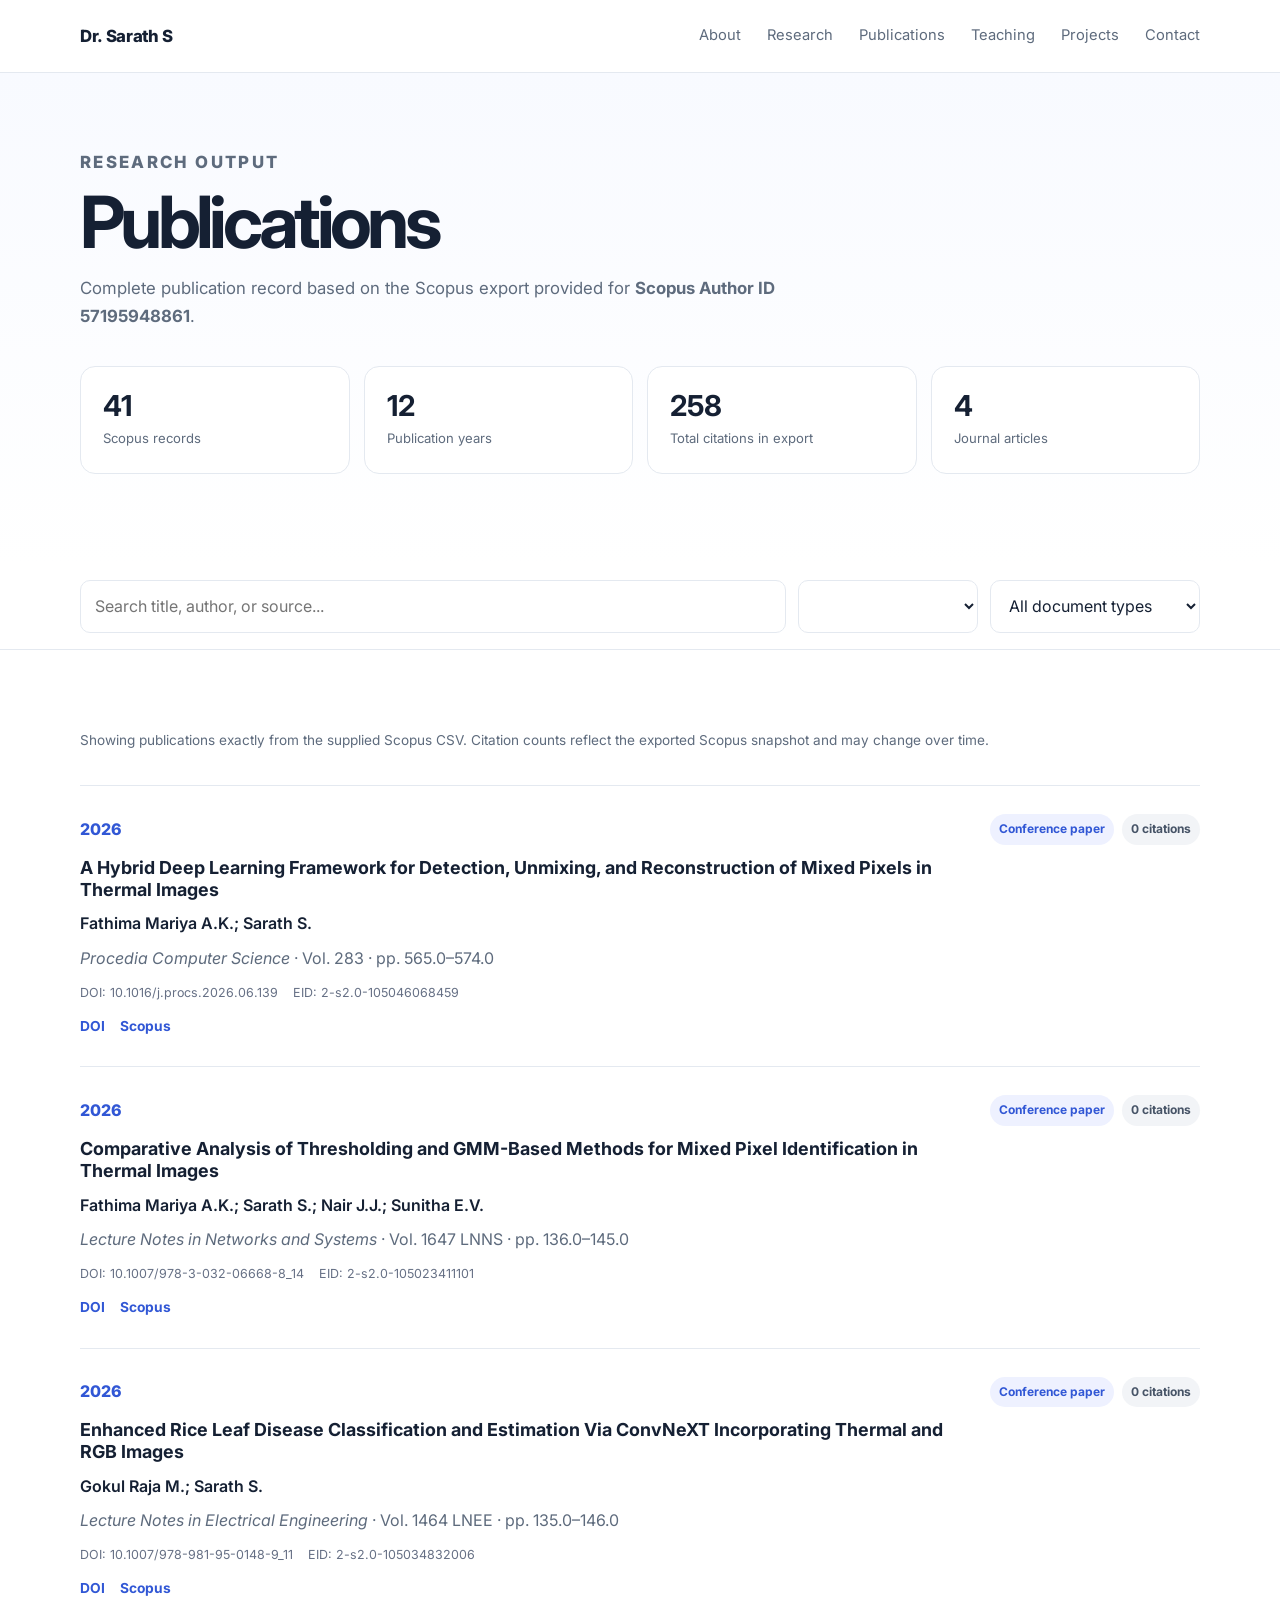
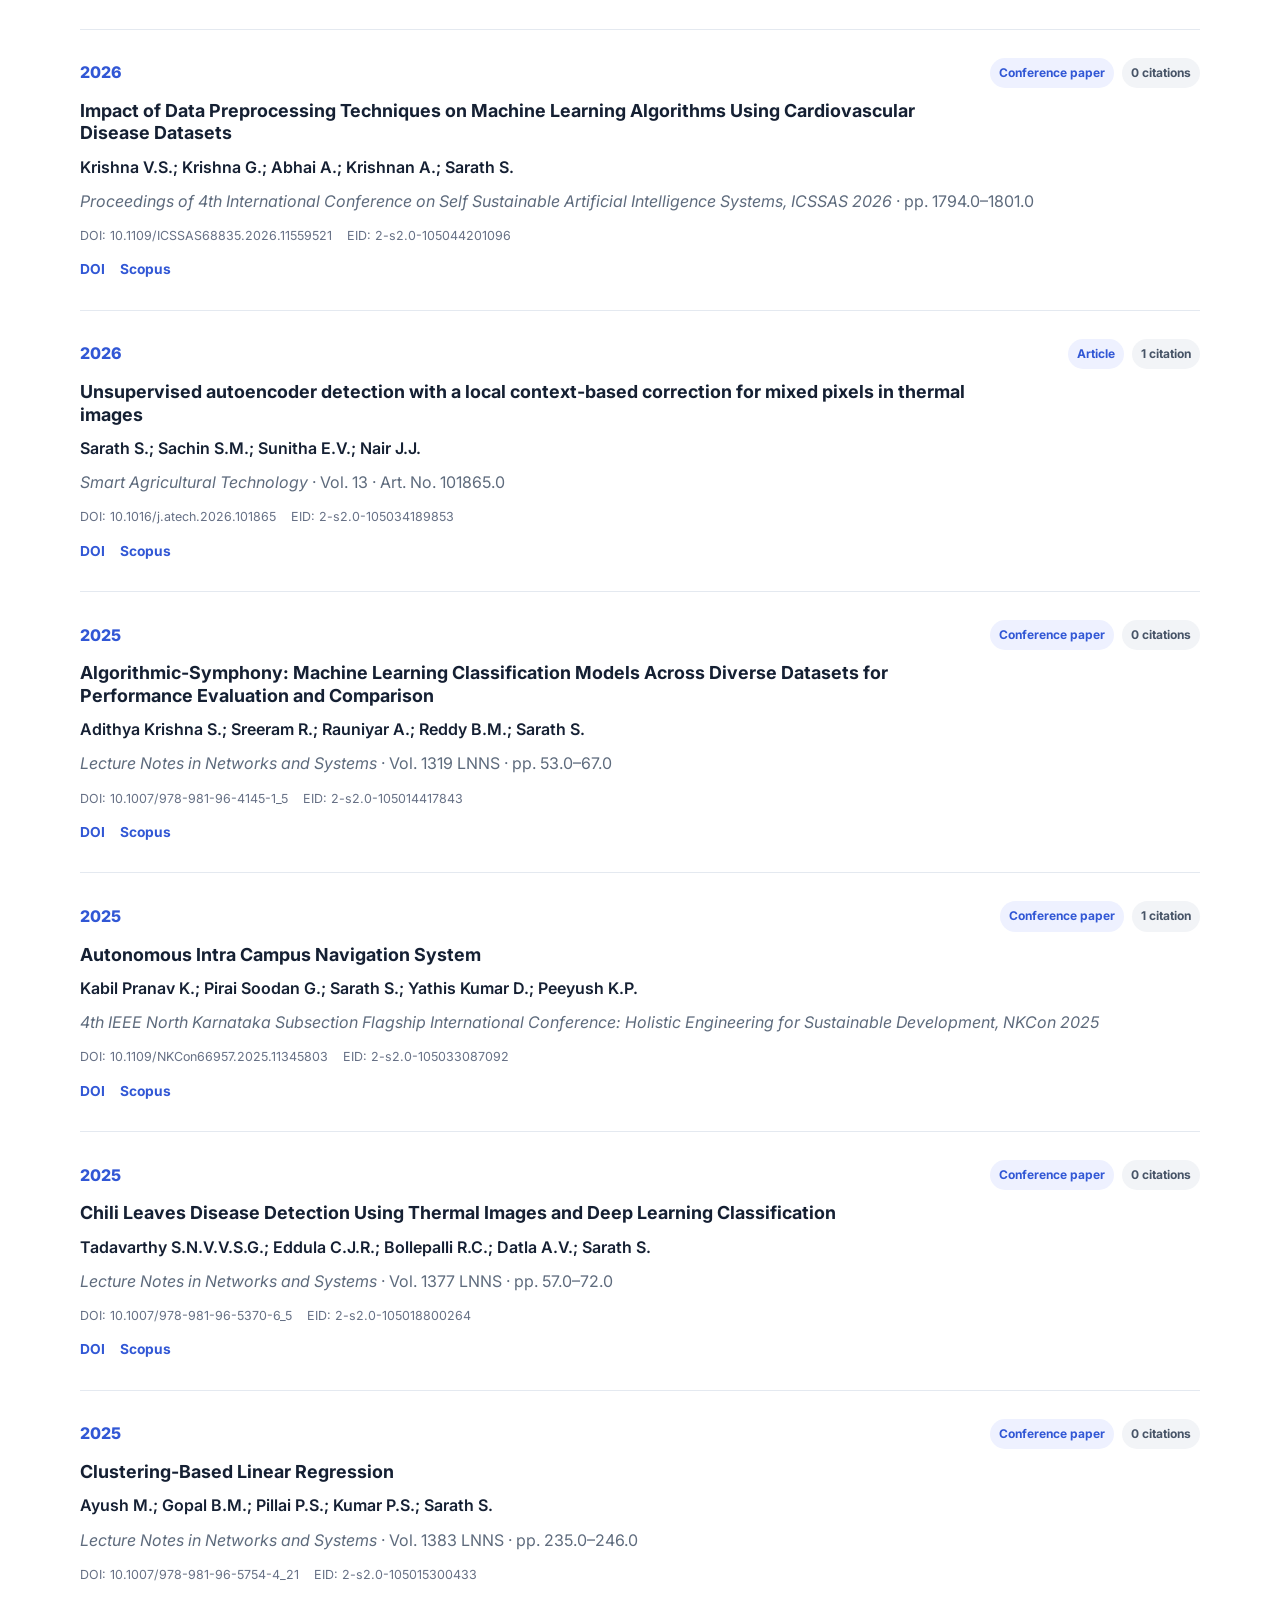
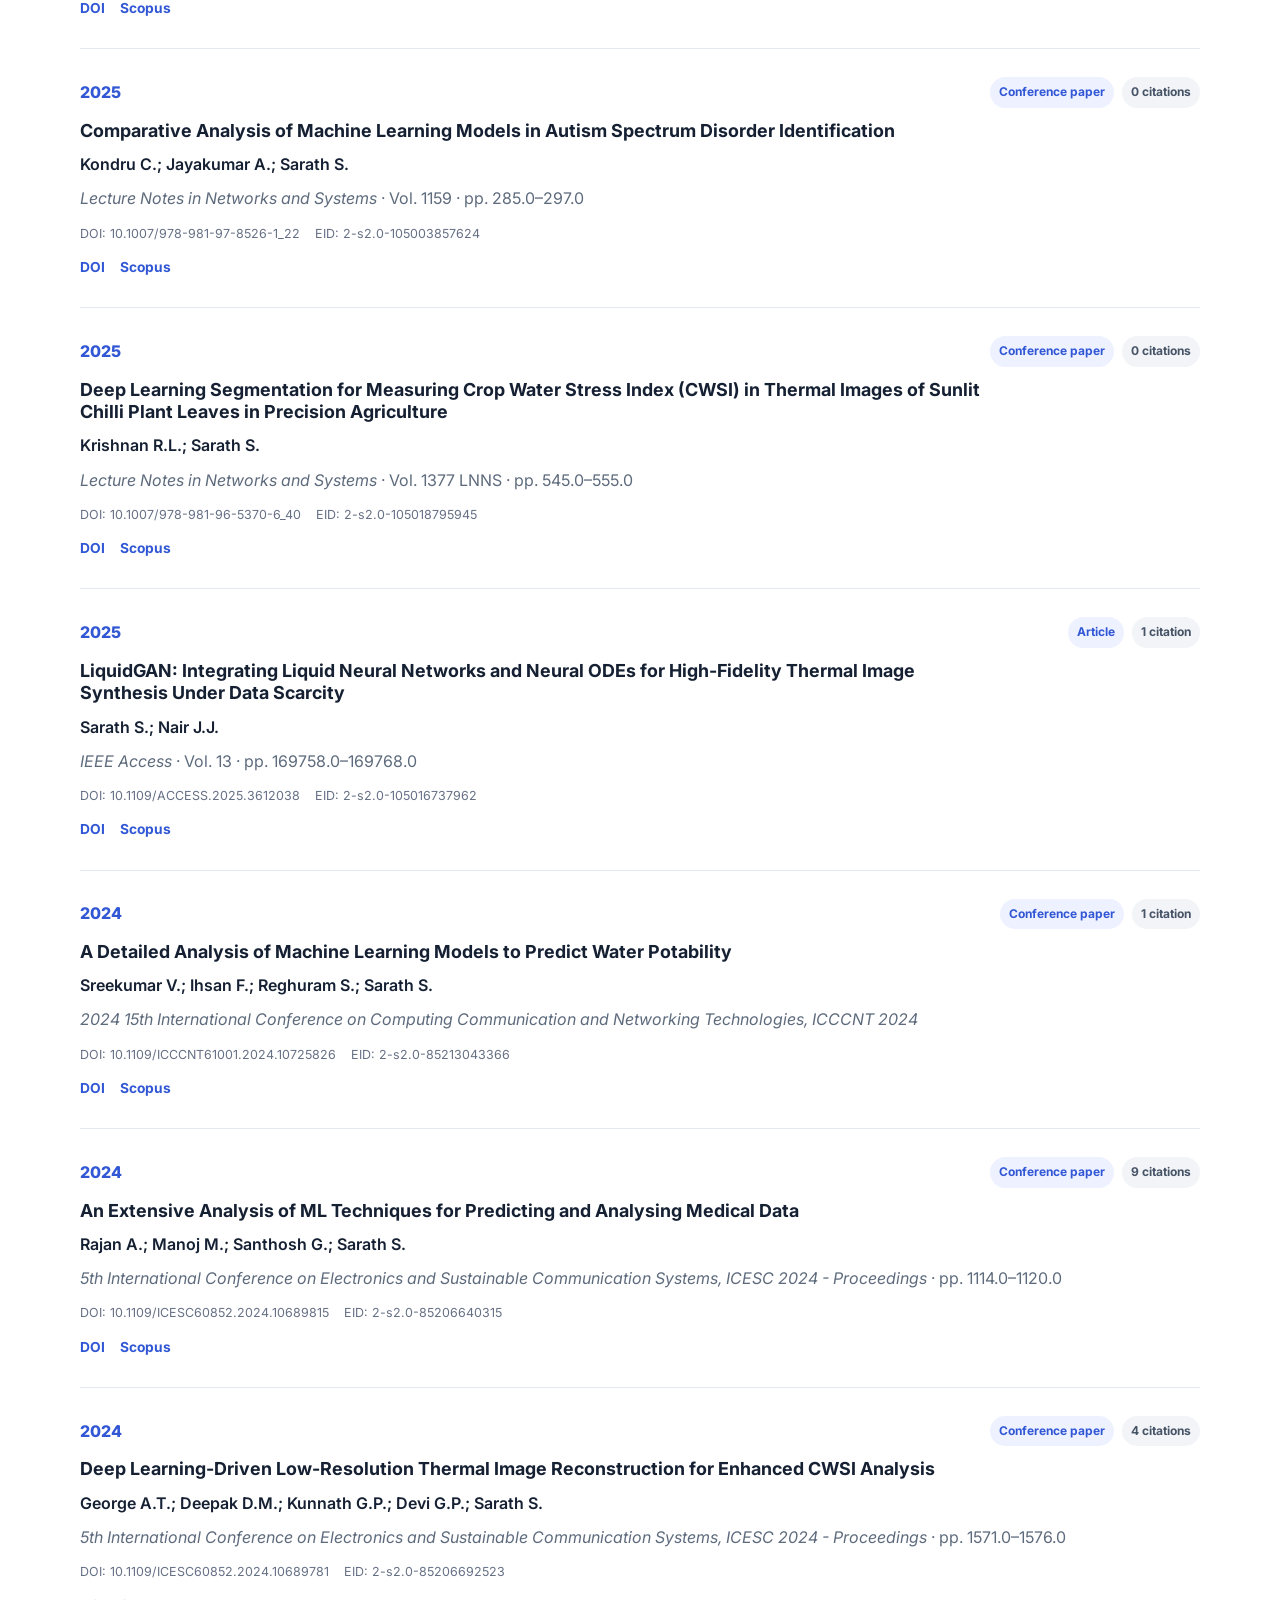
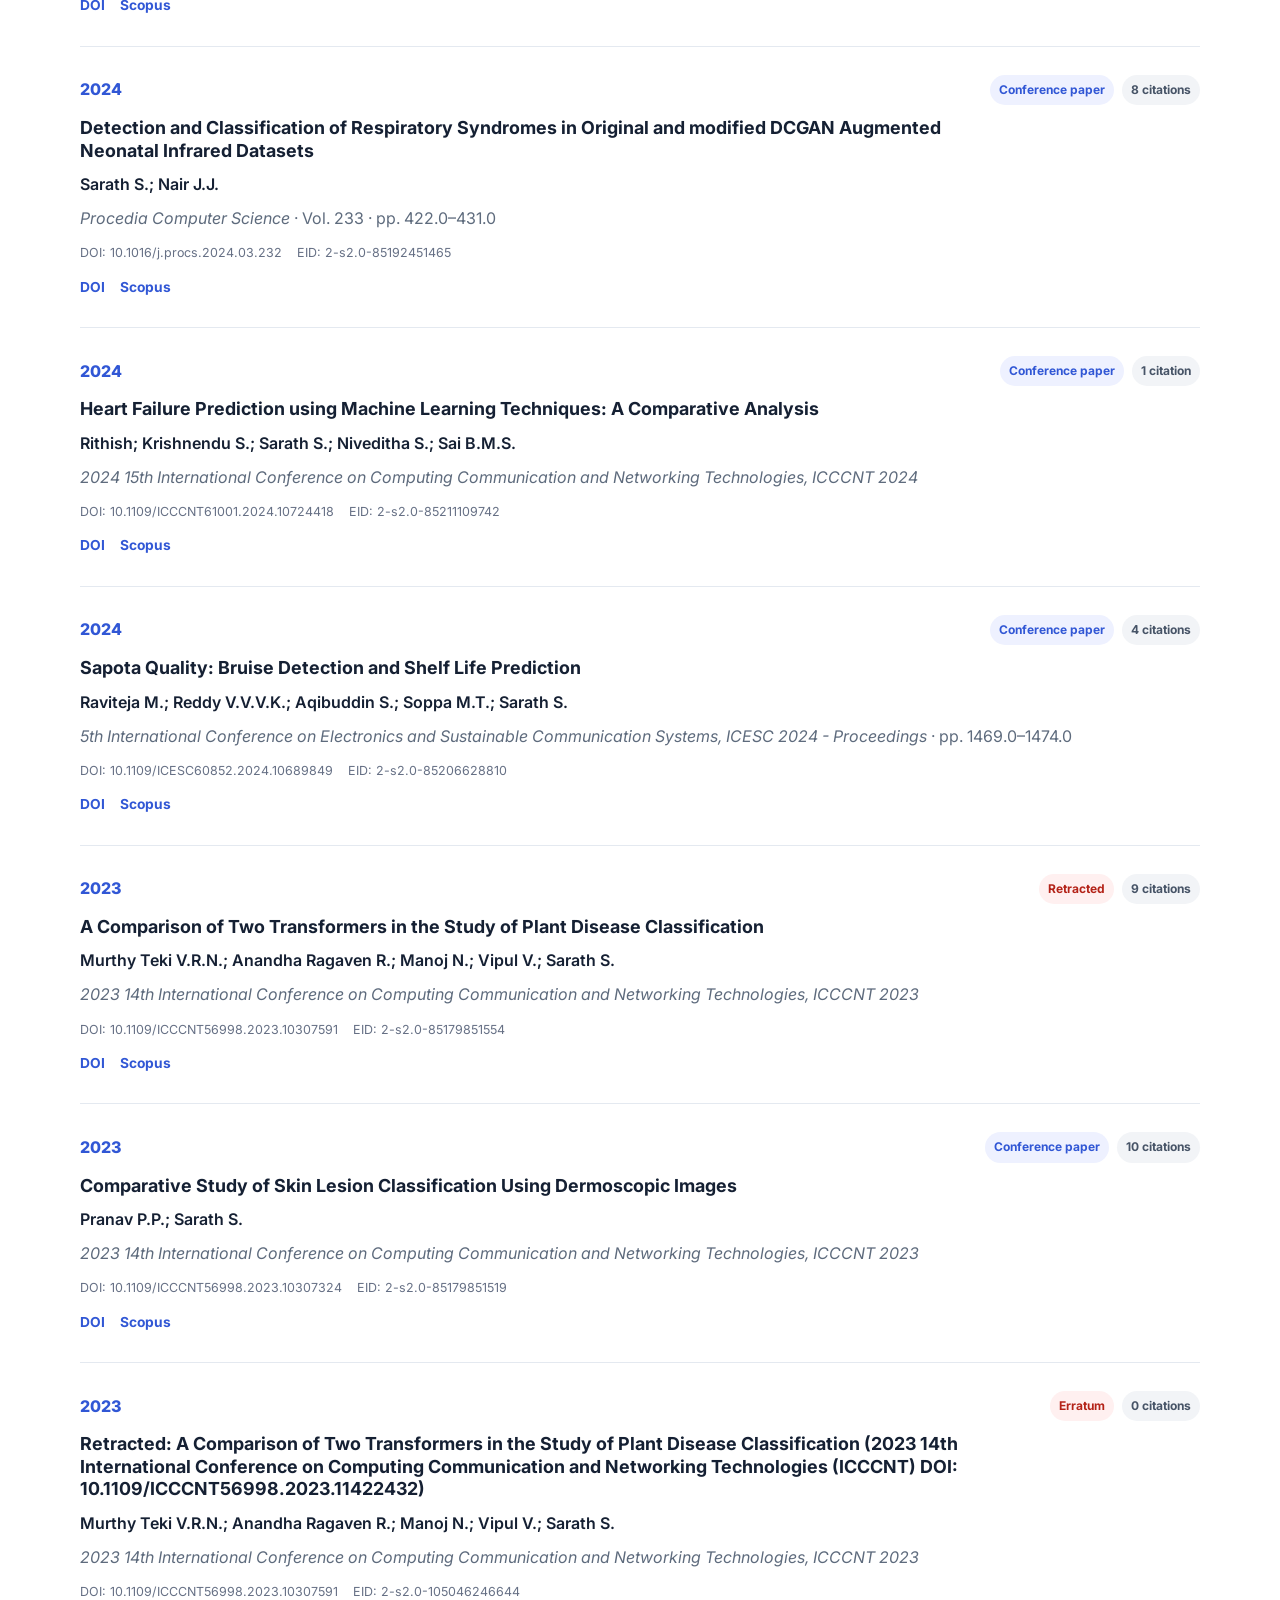
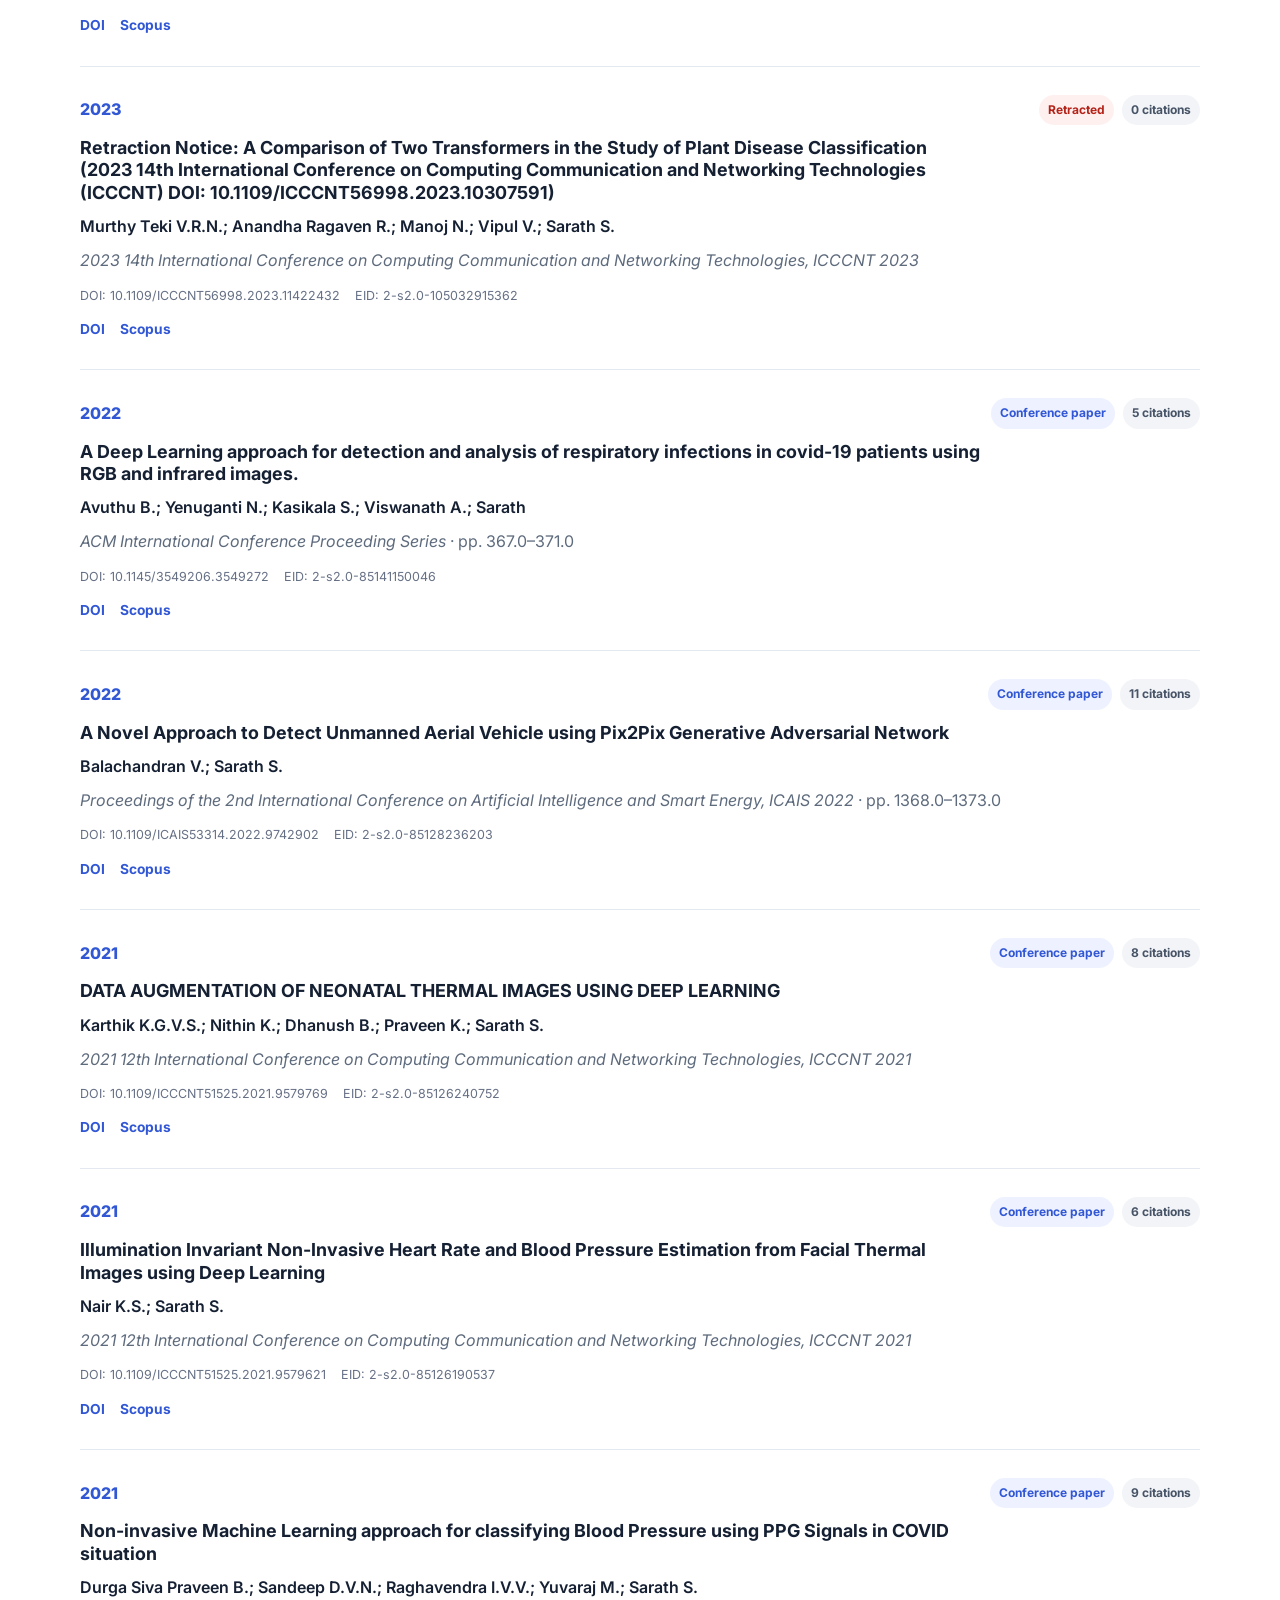
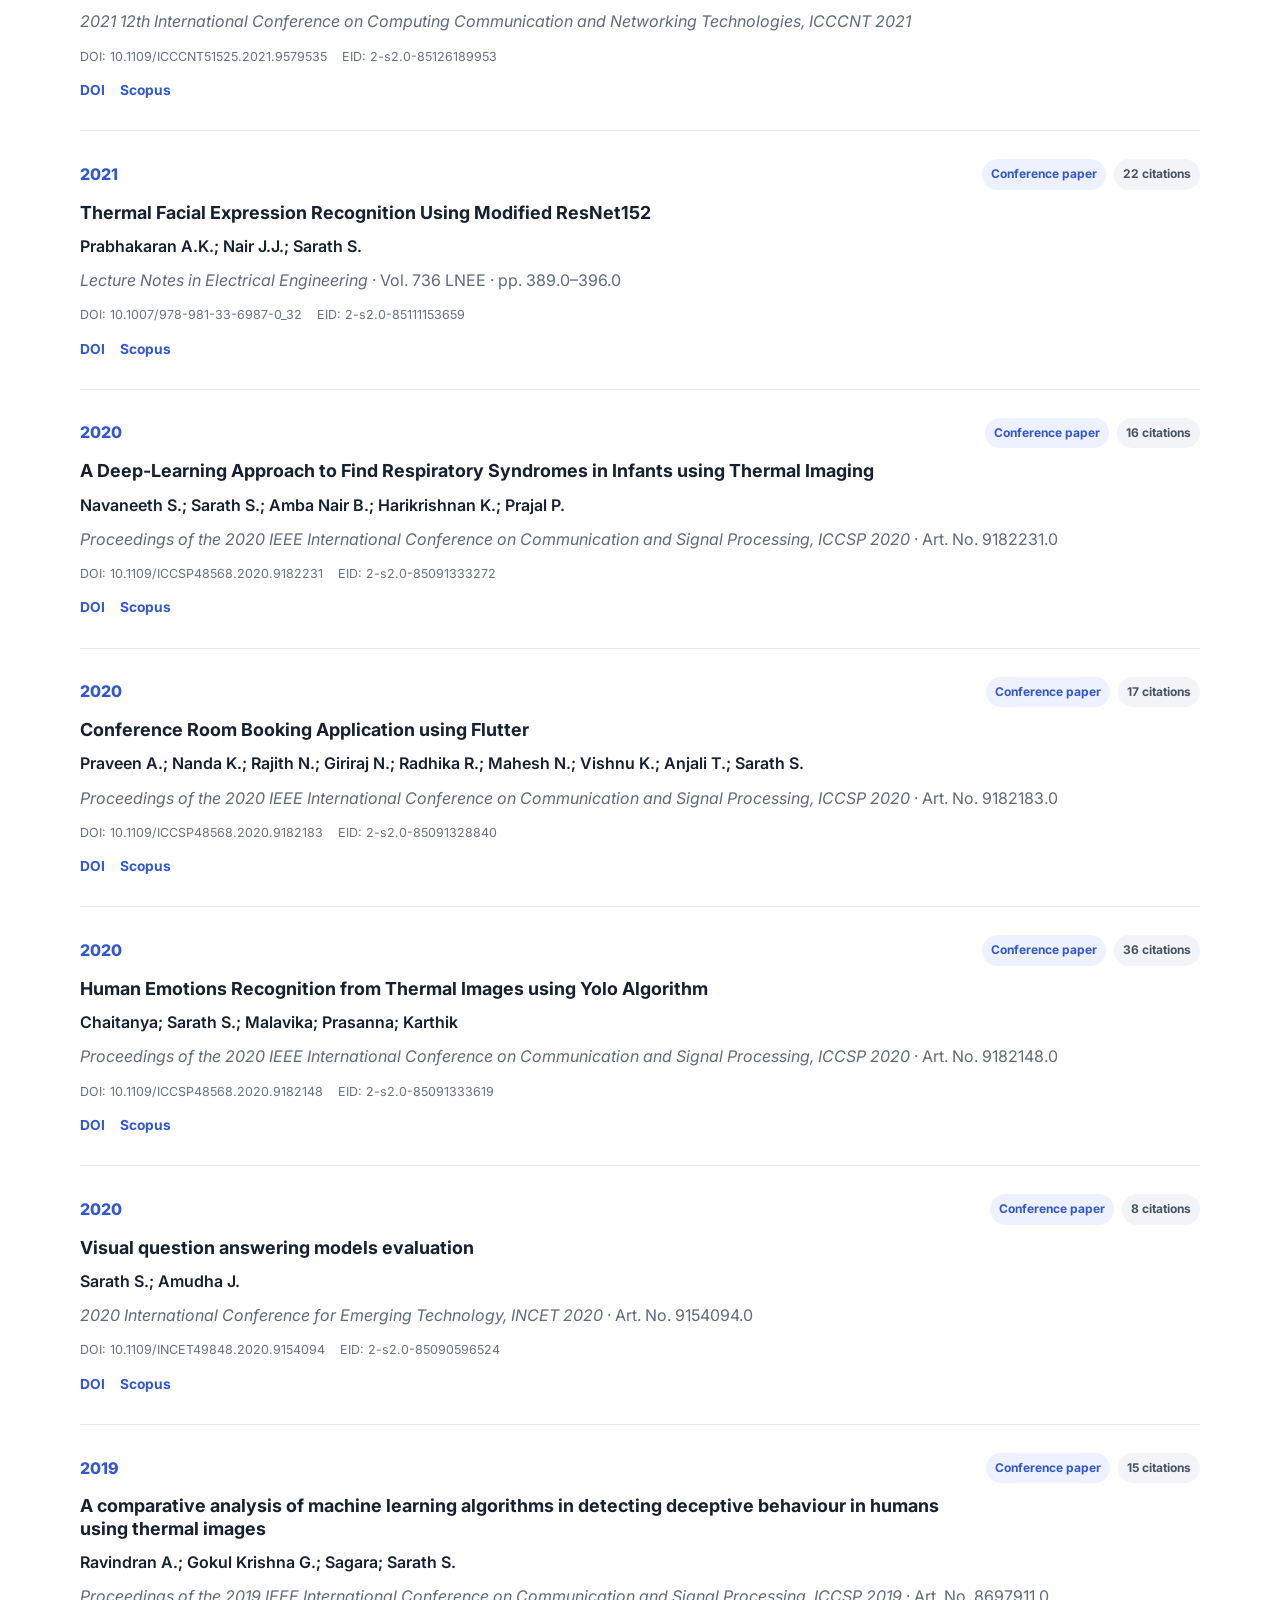
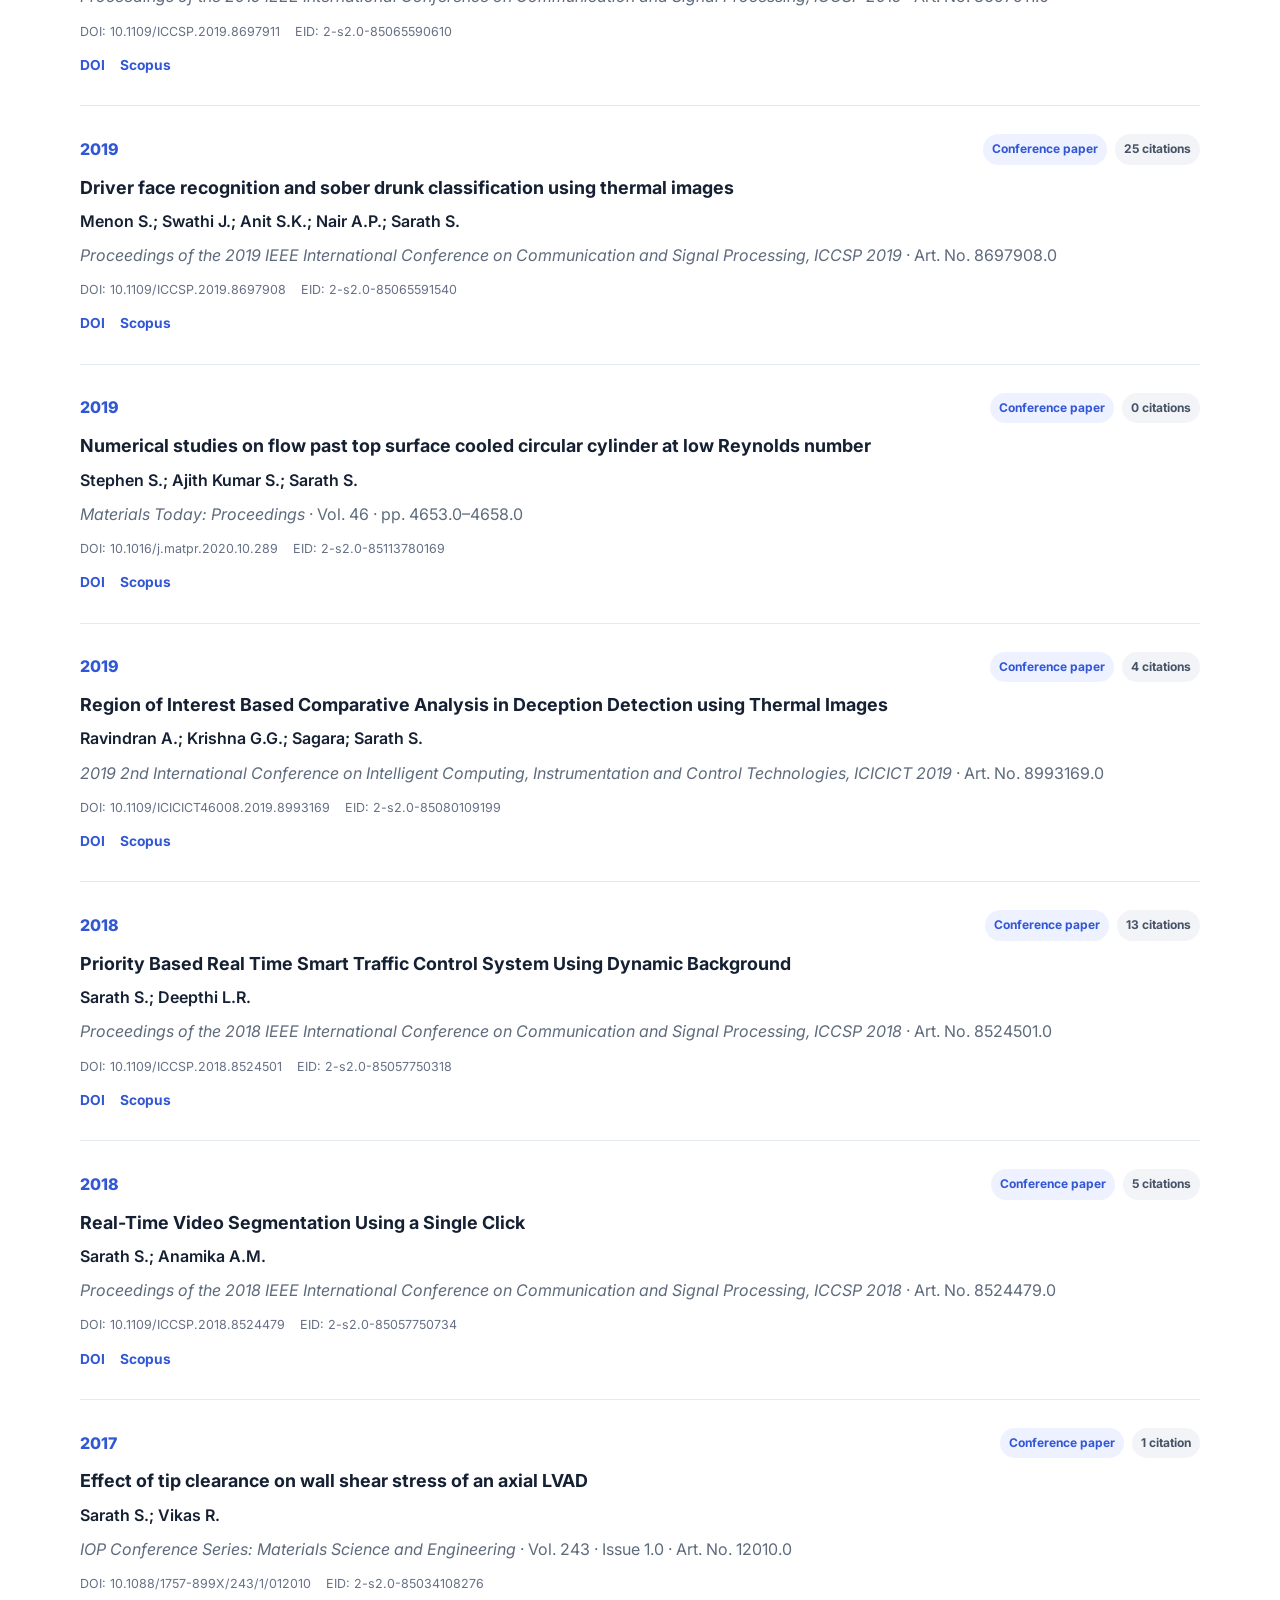
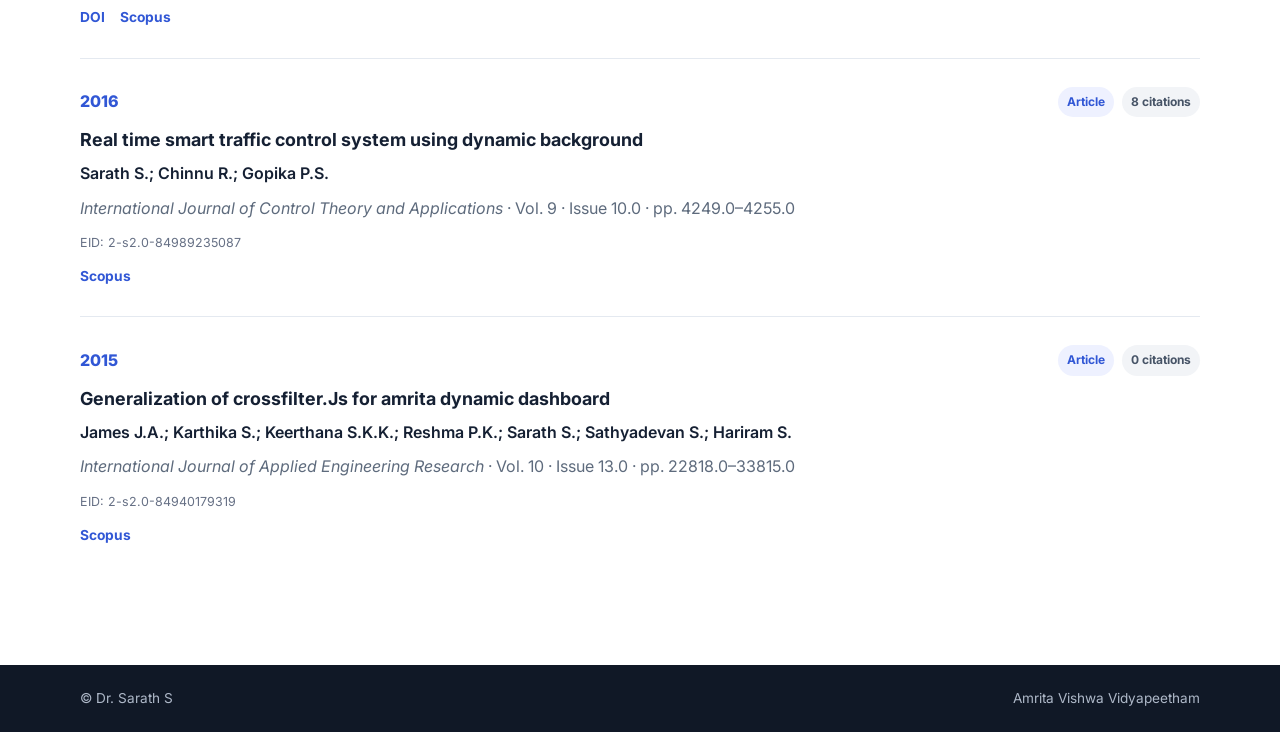
==== publications.html @ 81aff0f4 "Add files via upload" ====
<!DOCTYPE html>
<html lang="en">
<head>
  <meta charset="UTF-8">
  <meta name="viewport" content="width=device-width, initial-scale=1.0">
  <meta name="description" content="Publication list of Dr. Sarath S, based on Scopus export.">
  <title>Publications | Dr. Sarath S</title>
  <link rel="stylesheet" href="style.css">
  <style>
    .pub-hero{padding:75px 0 55px;background:linear-gradient(180deg,#f8faff,#fff)}
    .pub-hero h1{font-size:clamp(2.6rem,6vw,4.5rem);margin:0 0 14px}
    .pub-hero p{max-width:760px;color:var(--muted);font-size:1.05rem}
    .stats{display:grid;grid-template-columns:repeat(4,1fr);gap:14px;margin:35px 0}
    .stat{padding:22px;background:#fff;border:1px solid var(--line);border-radius:15px}
    .stat strong{display:block;font-size:1.8rem;line-height:1.2}
    .stat span{color:var(--muted);font-size:.82rem}
    .filters{position:sticky;top:72px;z-index:10;background:rgba(255,255,255,.96);backdrop-filter:blur(10px);border-bottom:1px solid var(--line);padding:16px 0}
    .filter-row{display:grid;grid-template-columns:1fr 180px 210px;gap:12px}
    .filter-row input,.filter-row select{width:100%;padding:12px 14px;border:1px solid var(--line);border-radius:10px;background:#fff;font:inherit;color:var(--ink)}
    .pub-list{padding:45px 0 90px}
    .pub-card{padding:28px 0;border-top:1px solid var(--line)}
    .pub-top{display:flex;justify-content:space-between;align-items:center;gap:15px}
    .pub-year-badge{font-weight:800;color:var(--accent)}
    .pub-badges{display:flex;gap:8px;align-items:center;flex-wrap:wrap}
    .status,.citations{font-size:.75rem;font-weight:700;padding:5px 9px;border-radius:999px;background:#eef1ff;color:var(--accent)}
    .status.retracted{background:#fff0f0;color:#b42318}
    .citations{background:#f2f4f7;color:#475467}
    .pub-card h3{font-size:1.12rem;margin:12px 0 9px;max-width:900px}
    .authors{margin:0 0 7px;font-weight:600}
    .source{color:var(--muted);margin:0}
    .pub-meta{display:flex;flex-wrap:wrap;gap:15px;margin-top:10px;color:#667085;font-size:.78rem}
    .pub-actions{display:flex;gap:15px;margin-top:12px}
    .pub-actions a{color:var(--accent);font-size:.86rem;font-weight:700}
    .pub-actions a:hover{text-decoration:underline}
    .source-note{font-size:.85rem;color:var(--muted);padding:20px 0}
    .no-results{display:none;padding:40px 0;color:var(--muted)}
    @media(max-width:800px){
      .stats{grid-template-columns:repeat(2,1fr)}
      .filter-row{grid-template-columns:1fr}
      .filters{top:72px}
      .pub-top{align-items:flex-start;flex-direction:column}
    }
  </style>
</head>
<body>
<header class="site-header">
  <nav class="nav container">
    <a class="brand" href="index.html">Dr. Sarath S</a>
    <button class="menu-toggle" aria-label="Open menu">☰</button>
    <div class="nav-links">
      <a href="index.html#about">About</a>
      <a href="index.html#research">Research</a>
      <a href="publications.html">Publications</a>
      <a href="index.html#teaching">Teaching</a>
      <a href="index.html#projects">Projects</a>
      <a href="index.html#contact">Contact</a>
    </div>
  </nav>
</header>

<main>
<section class="pub-hero">
  <div class="container">
    <p class="eyebrow">Research Output</p>
    <h1>Publications</h1>
    <p>
      Complete publication record based on the Scopus export provided for
      <strong>Scopus Author ID 57195948861</strong>.
    </p>
    <div class="stats">
      <div class="stat"><strong>41</strong><span>Scopus records</span></div>
      <div class="stat"><strong>12</strong><span>Publication years</span></div>
      <div class="stat"><strong>258</strong><span>Total citations in export</span></div>
      <div class="stat"><strong>4</strong><span>Journal articles</span></div>
    </div>
  </div>
</section>

<section class="filters">
  <div class="container">
    <div class="filter-row">
      <input id="search" type="search" placeholder="Search title, author, or source...">
      <select id="year"><option value="">All years</option><option value="2026">2026</option><option value="2025">2025</option><option value="2024">2024</option><option value="2023">2023</option><option value="2022">2022</option><option value="2021">2021</option><option value="2020">2020</option><option value="2019">2019</option><option value="2018">2018</option><option value="2017">2017</option><option value="2016">2016</option><option value="2015">2015</option></select>
      <select id="type">
        <option value="">All document types</option>
        <option value="Article">Journal article</option>
        <option value="Conference paper">Conference paper</option>
        <option value="Retracted">Retracted</option>
        <option value="Erratum">Erratum</option>
      </select>
    </div>
  </div>
</section>

<section class="pub-list">
  <div class="container">
    <p class="source-note">Showing publications exactly from the supplied Scopus CSV. Citation counts reflect the exported Scopus snapshot and may change over time.</p>
    <div id="publicationList">
      
        <article class="pub-card" data-year="2026" data-type="Conference paper" data-text="A Hybrid Deep Learning Framework for Detection, Unmixing, and Reconstruction of Mixed Pixels in Thermal Images Fathima Mariya A.K.; Sarath S. Procedia Computer Science">
          <div class="pub-top">
            <span class="pub-year-badge">2026</span>
            <div class="pub-badges"><span class="status">Conference paper</span><span class="citations">0 citations</span></div>
          </div>
          <h3>A Hybrid Deep Learning Framework for Detection, Unmixing, and Reconstruction of Mixed Pixels in Thermal Images</h3>
          <p class="authors">Fathima Mariya A.K.; Sarath S.</p>
          <p class="source"><em>Procedia Computer Science</em> · Vol. 283 · pp. 565.0–574.0</p>
          <div class="pub-meta">
            <span>DOI: 10.1016/j.procs.2026.06.139</span>
            <span>EID: 2-s2.0-105046068459</span>
          </div>
          <div class="pub-actions"><a href="https://doi.org/10.1016/j.procs.2026.06.139" target="_blank" rel="noopener">DOI</a><a href="https://www.scopus.com/inward/record.uri?eid=2-s2.0-105046068459&amp;doi=10.1016%2fj.procs.2026.06.139&amp;partnerID=40&amp;md5=c1825c442a57f72081654187b2b997af" target="_blank" rel="noopener">Scopus</a></div>
        </article>
        <article class="pub-card" data-year="2026" data-type="Conference paper" data-text="Comparative Analysis of Thresholding and GMM-Based Methods for Mixed Pixel Identification in Thermal Images Fathima Mariya A.K.; Sarath S.; Nair J.J.; Sunitha E.V. Lecture Notes in Networks and Systems">
          <div class="pub-top">
            <span class="pub-year-badge">2026</span>
            <div class="pub-badges"><span class="status">Conference paper</span><span class="citations">0 citations</span></div>
          </div>
          <h3>Comparative Analysis of Thresholding and GMM-Based Methods for Mixed Pixel Identification in Thermal Images</h3>
          <p class="authors">Fathima Mariya A.K.; Sarath S.; Nair J.J.; Sunitha E.V.</p>
          <p class="source"><em>Lecture Notes in Networks and Systems</em> · Vol. 1647 LNNS · pp. 136.0–145.0</p>
          <div class="pub-meta">
            <span>DOI: 10.1007/978-3-032-06668-8_14</span>
            <span>EID: 2-s2.0-105023411101</span>
          </div>
          <div class="pub-actions"><a href="https://doi.org/10.1007/978-3-032-06668-8_14" target="_blank" rel="noopener">DOI</a><a href="https://www.scopus.com/inward/record.uri?eid=2-s2.0-105023411101&amp;doi=10.1007%2f978-3-032-06668-8_14&amp;partnerID=40&amp;md5=c5e24df00d964f234c4f54bd315787ba" target="_blank" rel="noopener">Scopus</a></div>
        </article>
        <article class="pub-card" data-year="2026" data-type="Conference paper" data-text="Enhanced Rice Leaf Disease Classification and Estimation Via ConvNeXT Incorporating Thermal and RGB Images Gokul Raja M.; Sarath S. Lecture Notes in Electrical Engineering">
          <div class="pub-top">
            <span class="pub-year-badge">2026</span>
            <div class="pub-badges"><span class="status">Conference paper</span><span class="citations">0 citations</span></div>
          </div>
          <h3>Enhanced Rice Leaf Disease Classification and Estimation Via ConvNeXT Incorporating Thermal and RGB Images</h3>
          <p class="authors">Gokul Raja M.; Sarath S.</p>
          <p class="source"><em>Lecture Notes in Electrical Engineering</em> · Vol. 1464 LNEE · pp. 135.0–146.0</p>
          <div class="pub-meta">
            <span>DOI: 10.1007/978-981-95-0148-9_11</span>
            <span>EID: 2-s2.0-105034832006</span>
          </div>
          <div class="pub-actions"><a href="https://doi.org/10.1007/978-981-95-0148-9_11" target="_blank" rel="noopener">DOI</a><a href="https://www.scopus.com/inward/record.uri?eid=2-s2.0-105034832006&amp;doi=10.1007%2f978-981-95-0148-9_11&amp;partnerID=40&amp;md5=6b27370ea7ca8d42e927d405a7068590" target="_blank" rel="noopener">Scopus</a></div>
        </article>
        <article class="pub-card" data-year="2026" data-type="Conference paper" data-text="Impact of Data Preprocessing Techniques on Machine Learning Algorithms Using Cardiovascular Disease Datasets Krishna V.S.; Krishna G.; Abhai A.; Krishnan A.; Sarath S. Proceedings of 4th International Conference on Self Sustainable Artificial Intelligence Systems, ICSSAS 2026">
          <div class="pub-top">
            <span class="pub-year-badge">2026</span>
            <div class="pub-badges"><span class="status">Conference paper</span><span class="citations">0 citations</span></div>
          </div>
          <h3>Impact of Data Preprocessing Techniques on Machine Learning Algorithms Using Cardiovascular Disease Datasets</h3>
          <p class="authors">Krishna V.S.; Krishna G.; Abhai A.; Krishnan A.; Sarath S.</p>
          <p class="source"><em>Proceedings of 4th International Conference on Self Sustainable Artificial Intelligence Systems, ICSSAS 2026</em> · pp. 1794.0–1801.0</p>
          <div class="pub-meta">
            <span>DOI: 10.1109/ICSSAS68835.2026.11559521</span>
            <span>EID: 2-s2.0-105044201096</span>
          </div>
          <div class="pub-actions"><a href="https://doi.org/10.1109/ICSSAS68835.2026.11559521" target="_blank" rel="noopener">DOI</a><a href="https://www.scopus.com/inward/record.uri?eid=2-s2.0-105044201096&amp;doi=10.1109%2fICSSAS68835.2026.11559521&amp;partnerID=40&amp;md5=d332c949138e1eab8fafc4177bad20a6" target="_blank" rel="noopener">Scopus</a></div>
        </article>
        <article class="pub-card" data-year="2026" data-type="Article" data-text="Unsupervised autoencoder detection with a local context-based correction for mixed pixels in thermal images Sarath S.; Sachin S.M.; Sunitha E.V.; Nair J.J. Smart Agricultural Technology">
          <div class="pub-top">
            <span class="pub-year-badge">2026</span>
            <div class="pub-badges"><span class="status">Article</span><span class="citations">1 citation</span></div>
          </div>
          <h3>Unsupervised autoencoder detection with a local context-based correction for mixed pixels in thermal images</h3>
          <p class="authors">Sarath S.; Sachin S.M.; Sunitha E.V.; Nair J.J.</p>
          <p class="source"><em>Smart Agricultural Technology</em> · Vol. 13 · Art. No. 101865.0</p>
          <div class="pub-meta">
            <span>DOI: 10.1016/j.atech.2026.101865</span>
            <span>EID: 2-s2.0-105034189853</span>
          </div>
          <div class="pub-actions"><a href="https://doi.org/10.1016/j.atech.2026.101865" target="_blank" rel="noopener">DOI</a><a href="https://www.scopus.com/inward/record.uri?eid=2-s2.0-105034189853&amp;doi=10.1016%2fj.atech.2026.101865&amp;partnerID=40&amp;md5=0d259fff645ab8f68b9c832862a4048d" target="_blank" rel="noopener">Scopus</a></div>
        </article>
        <article class="pub-card" data-year="2025" data-type="Conference paper" data-text="Algorithmic-Symphony: Machine Learning Classification Models Across Diverse Datasets for Performance Evaluation and Comparison Adithya Krishna S.; Sreeram R.; Rauniyar A.; Reddy B.M.; Sarath S. Lecture Notes in Networks and Systems">
          <div class="pub-top">
            <span class="pub-year-badge">2025</span>
            <div class="pub-badges"><span class="status">Conference paper</span><span class="citations">0 citations</span></div>
          </div>
          <h3>Algorithmic-Symphony: Machine Learning Classification Models Across Diverse Datasets for Performance Evaluation and Comparison</h3>
          <p class="authors">Adithya Krishna S.; Sreeram R.; Rauniyar A.; Reddy B.M.; Sarath S.</p>
          <p class="source"><em>Lecture Notes in Networks and Systems</em> · Vol. 1319 LNNS · pp. 53.0–67.0</p>
          <div class="pub-meta">
            <span>DOI: 10.1007/978-981-96-4145-1_5</span>
            <span>EID: 2-s2.0-105014417843</span>
          </div>
          <div class="pub-actions"><a href="https://doi.org/10.1007/978-981-96-4145-1_5" target="_blank" rel="noopener">DOI</a><a href="https://www.scopus.com/inward/record.uri?eid=2-s2.0-105014417843&amp;doi=10.1007%2f978-981-96-4145-1_5&amp;partnerID=40&amp;md5=8ef291baed5f687270f9487672fccd54" target="_blank" rel="noopener">Scopus</a></div>
        </article>
        <article class="pub-card" data-year="2025" data-type="Conference paper" data-text="Autonomous Intra Campus Navigation System Kabil Pranav K.; Pirai Soodan G.; Sarath S.; Yathis Kumar D.; Peeyush K.P. 4th IEEE North Karnataka Subsection Flagship International Conference: Holistic Engineering for Sustainable Development, NKCon 2025">
          <div class="pub-top">
            <span class="pub-year-badge">2025</span>
            <div class="pub-badges"><span class="status">Conference paper</span><span class="citations">1 citation</span></div>
          </div>
          <h3>Autonomous Intra Campus Navigation System</h3>
          <p class="authors">Kabil Pranav K.; Pirai Soodan G.; Sarath S.; Yathis Kumar D.; Peeyush K.P.</p>
          <p class="source"><em>4th IEEE North Karnataka Subsection Flagship International Conference: Holistic Engineering for Sustainable Development, NKCon 2025</em></p>
          <div class="pub-meta">
            <span>DOI: 10.1109/NKCon66957.2025.11345803</span>
            <span>EID: 2-s2.0-105033087092</span>
          </div>
          <div class="pub-actions"><a href="https://doi.org/10.1109/NKCon66957.2025.11345803" target="_blank" rel="noopener">DOI</a><a href="https://www.scopus.com/inward/record.uri?eid=2-s2.0-105033087092&amp;doi=10.1109%2fNKCon66957.2025.11345803&amp;partnerID=40&amp;md5=7b1bce6ea22029af64dacd188a98c6c5" target="_blank" rel="noopener">Scopus</a></div>
        </article>
        <article class="pub-card" data-year="2025" data-type="Conference paper" data-text="Chili Leaves Disease Detection Using Thermal Images and Deep Learning Classification Tadavarthy S.N.V.V.S.G.; Eddula C.J.R.; Bollepalli R.C.; Datla A.V.; Sarath S. Lecture Notes in Networks and Systems">
          <div class="pub-top">
            <span class="pub-year-badge">2025</span>
            <div class="pub-badges"><span class="status">Conference paper</span><span class="citations">0 citations</span></div>
          </div>
          <h3>Chili Leaves Disease Detection Using Thermal Images and Deep Learning Classification</h3>
          <p class="authors">Tadavarthy S.N.V.V.S.G.; Eddula C.J.R.; Bollepalli R.C.; Datla A.V.; Sarath S.</p>
          <p class="source"><em>Lecture Notes in Networks and Systems</em> · Vol. 1377 LNNS · pp. 57.0–72.0</p>
          <div class="pub-meta">
            <span>DOI: 10.1007/978-981-96-5370-6_5</span>
            <span>EID: 2-s2.0-105018800264</span>
          </div>
          <div class="pub-actions"><a href="https://doi.org/10.1007/978-981-96-5370-6_5" target="_blank" rel="noopener">DOI</a><a href="https://www.scopus.com/inward/record.uri?eid=2-s2.0-105018800264&amp;doi=10.1007%2f978-981-96-5370-6_5&amp;partnerID=40&amp;md5=9899303ca1d5d4b03c3aaea037e7d42a" target="_blank" rel="noopener">Scopus</a></div>
        </article>
        <article class="pub-card" data-year="2025" data-type="Conference paper" data-text="Clustering-Based Linear Regression Ayush M.; Gopal B.M.; Pillai P.S.; Kumar P.S.; Sarath S. Lecture Notes in Networks and Systems">
          <div class="pub-top">
            <span class="pub-year-badge">2025</span>
            <div class="pub-badges"><span class="status">Conference paper</span><span class="citations">0 citations</span></div>
          </div>
          <h3>Clustering-Based Linear Regression</h3>
          <p class="authors">Ayush M.; Gopal B.M.; Pillai P.S.; Kumar P.S.; Sarath S.</p>
          <p class="source"><em>Lecture Notes in Networks and Systems</em> · Vol. 1383 LNNS · pp. 235.0–246.0</p>
          <div class="pub-meta">
            <span>DOI: 10.1007/978-981-96-5754-4_21</span>
            <span>EID: 2-s2.0-105015300433</span>
          </div>
          <div class="pub-actions"><a href="https://doi.org/10.1007/978-981-96-5754-4_21" target="_blank" rel="noopener">DOI</a><a href="https://www.scopus.com/inward/record.uri?eid=2-s2.0-105015300433&amp;doi=10.1007%2f978-981-96-5754-4_21&amp;partnerID=40&amp;md5=c134fc2d434c128c31b95dfd2f457a25" target="_blank" rel="noopener">Scopus</a></div>
        </article>
        <article class="pub-card" data-year="2025" data-type="Conference paper" data-text="Comparative Analysis of Machine Learning Models in Autism Spectrum Disorder Identification Kondru C.; Jayakumar A.; Sarath S. Lecture Notes in Networks and Systems">
          <div class="pub-top">
            <span class="pub-year-badge">2025</span>
            <div class="pub-badges"><span class="status">Conference paper</span><span class="citations">0 citations</span></div>
          </div>
          <h3>Comparative Analysis of Machine Learning Models in Autism Spectrum Disorder Identification</h3>
          <p class="authors">Kondru C.; Jayakumar A.; Sarath S.</p>
          <p class="source"><em>Lecture Notes in Networks and Systems</em> · Vol. 1159 · pp. 285.0–297.0</p>
          <div class="pub-meta">
            <span>DOI: 10.1007/978-981-97-8526-1_22</span>
            <span>EID: 2-s2.0-105003857624</span>
          </div>
          <div class="pub-actions"><a href="https://doi.org/10.1007/978-981-97-8526-1_22" target="_blank" rel="noopener">DOI</a><a href="https://www.scopus.com/inward/record.uri?eid=2-s2.0-105003857624&amp;doi=10.1007%2f978-981-97-8526-1_22&amp;partnerID=40&amp;md5=5c26c5e62d32d257d1ae74e29a1b07d1" target="_blank" rel="noopener">Scopus</a></div>
        </article>
        <article class="pub-card" data-year="2025" data-type="Conference paper" data-text="Deep Learning Segmentation for Measuring Crop Water Stress Index (CWSI) in Thermal Images of Sunlit Chilli Plant Leaves in Precision Agriculture Krishnan R.L.; Sarath S. Lecture Notes in Networks and Systems">
          <div class="pub-top">
            <span class="pub-year-badge">2025</span>
            <div class="pub-badges"><span class="status">Conference paper</span><span class="citations">0 citations</span></div>
          </div>
          <h3>Deep Learning Segmentation for Measuring Crop Water Stress Index (CWSI) in Thermal Images of Sunlit Chilli Plant Leaves in Precision Agriculture</h3>
          <p class="authors">Krishnan R.L.; Sarath S.</p>
          <p class="source"><em>Lecture Notes in Networks and Systems</em> · Vol. 1377 LNNS · pp. 545.0–555.0</p>
          <div class="pub-meta">
            <span>DOI: 10.1007/978-981-96-5370-6_40</span>
            <span>EID: 2-s2.0-105018795945</span>
          </div>
          <div class="pub-actions"><a href="https://doi.org/10.1007/978-981-96-5370-6_40" target="_blank" rel="noopener">DOI</a><a href="https://www.scopus.com/inward/record.uri?eid=2-s2.0-105018795945&amp;doi=10.1007%2f978-981-96-5370-6_40&amp;partnerID=40&amp;md5=1e87ae010f071366e2c645f0a6b07466" target="_blank" rel="noopener">Scopus</a></div>
        </article>
        <article class="pub-card" data-year="2025" data-type="Article" data-text="LiquidGAN: Integrating Liquid Neural Networks and Neural ODEs for High-Fidelity Thermal Image Synthesis Under Data Scarcity Sarath S.; Nair J.J. IEEE Access">
          <div class="pub-top">
            <span class="pub-year-badge">2025</span>
            <div class="pub-badges"><span class="status">Article</span><span class="citations">1 citation</span></div>
          </div>
          <h3>LiquidGAN: Integrating Liquid Neural Networks and Neural ODEs for High-Fidelity Thermal Image Synthesis Under Data Scarcity</h3>
          <p class="authors">Sarath S.; Nair J.J.</p>
          <p class="source"><em>IEEE Access</em> · Vol. 13 · pp. 169758.0–169768.0</p>
          <div class="pub-meta">
            <span>DOI: 10.1109/ACCESS.2025.3612038</span>
            <span>EID: 2-s2.0-105016737962</span>
          </div>
          <div class="pub-actions"><a href="https://doi.org/10.1109/ACCESS.2025.3612038" target="_blank" rel="noopener">DOI</a><a href="https://www.scopus.com/inward/record.uri?eid=2-s2.0-105016737962&amp;doi=10.1109%2fACCESS.2025.3612038&amp;partnerID=40&amp;md5=776dddb08d6fea3c997fa12c99905dd6" target="_blank" rel="noopener">Scopus</a></div>
        </article>
        <article class="pub-card" data-year="2024" data-type="Conference paper" data-text="A Detailed Analysis of Machine Learning Models to Predict Water Potability Sreekumar V.; Ihsan F.; Reghuram S.; Sarath S. 2024 15th International Conference on Computing Communication and Networking Technologies, ICCCNT 2024">
          <div class="pub-top">
            <span class="pub-year-badge">2024</span>
            <div class="pub-badges"><span class="status">Conference paper</span><span class="citations">1 citation</span></div>
          </div>
          <h3>A Detailed Analysis of Machine Learning Models to Predict Water Potability</h3>
          <p class="authors">Sreekumar V.; Ihsan F.; Reghuram S.; Sarath S.</p>
          <p class="source"><em>2024 15th International Conference on Computing Communication and Networking Technologies, ICCCNT 2024</em></p>
          <div class="pub-meta">
            <span>DOI: 10.1109/ICCCNT61001.2024.10725826</span>
            <span>EID: 2-s2.0-85213043366</span>
          </div>
          <div class="pub-actions"><a href="https://doi.org/10.1109/ICCCNT61001.2024.10725826" target="_blank" rel="noopener">DOI</a><a href="https://www.scopus.com/inward/record.uri?eid=2-s2.0-85213043366&amp;doi=10.1109%2fICCCNT61001.2024.10725826&amp;partnerID=40&amp;md5=9c1973bf16a8711d1dac82dec6a15c7c" target="_blank" rel="noopener">Scopus</a></div>
        </article>
        <article class="pub-card" data-year="2024" data-type="Conference paper" data-text="An Extensive Analysis of ML Techniques for Predicting and Analysing Medical Data Rajan A.; Manoj M.; Santhosh G.; Sarath S. 5th International Conference on Electronics and Sustainable Communication Systems, ICESC 2024 - Proceedings">
          <div class="pub-top">
            <span class="pub-year-badge">2024</span>
            <div class="pub-badges"><span class="status">Conference paper</span><span class="citations">9 citations</span></div>
          </div>
          <h3>An Extensive Analysis of ML Techniques for Predicting and Analysing Medical Data</h3>
          <p class="authors">Rajan A.; Manoj M.; Santhosh G.; Sarath S.</p>
          <p class="source"><em>5th International Conference on Electronics and Sustainable Communication Systems, ICESC 2024 - Proceedings</em> · pp. 1114.0–1120.0</p>
          <div class="pub-meta">
            <span>DOI: 10.1109/ICESC60852.2024.10689815</span>
            <span>EID: 2-s2.0-85206640315</span>
          </div>
          <div class="pub-actions"><a href="https://doi.org/10.1109/ICESC60852.2024.10689815" target="_blank" rel="noopener">DOI</a><a href="https://www.scopus.com/inward/record.uri?eid=2-s2.0-85206640315&amp;doi=10.1109%2fICESC60852.2024.10689815&amp;partnerID=40&amp;md5=908dcf01c2c9964fb449bd39b6c491bf" target="_blank" rel="noopener">Scopus</a></div>
        </article>
        <article class="pub-card" data-year="2024" data-type="Conference paper" data-text="Deep Learning-Driven Low-Resolution Thermal Image Reconstruction for Enhanced CWSI Analysis George A.T.; Deepak D.M.; Kunnath G.P.; Devi G.P.; Sarath S. 5th International Conference on Electronics and Sustainable Communication Systems, ICESC 2024 - Proceedings">
          <div class="pub-top">
            <span class="pub-year-badge">2024</span>
            <div class="pub-badges"><span class="status">Conference paper</span><span class="citations">4 citations</span></div>
          </div>
          <h3>Deep Learning-Driven Low-Resolution Thermal Image Reconstruction for Enhanced CWSI Analysis</h3>
          <p class="authors">George A.T.; Deepak D.M.; Kunnath G.P.; Devi G.P.; Sarath S.</p>
          <p class="source"><em>5th International Conference on Electronics and Sustainable Communication Systems, ICESC 2024 - Proceedings</em> · pp. 1571.0–1576.0</p>
          <div class="pub-meta">
            <span>DOI: 10.1109/ICESC60852.2024.10689781</span>
            <span>EID: 2-s2.0-85206692523</span>
          </div>
          <div class="pub-actions"><a href="https://doi.org/10.1109/ICESC60852.2024.10689781" target="_blank" rel="noopener">DOI</a><a href="https://www.scopus.com/inward/record.uri?eid=2-s2.0-85206692523&amp;doi=10.1109%2fICESC60852.2024.10689781&amp;partnerID=40&amp;md5=e6c47785bd43ea98741a92812e25c974" target="_blank" rel="noopener">Scopus</a></div>
        </article>
        <article class="pub-card" data-year="2024" data-type="Conference paper" data-text="Detection and Classification of Respiratory Syndromes in Original and modified DCGAN Augmented Neonatal Infrared Datasets Sarath S.; Nair J.J. Procedia Computer Science">
          <div class="pub-top">
            <span class="pub-year-badge">2024</span>
            <div class="pub-badges"><span class="status">Conference paper</span><span class="citations">8 citations</span></div>
          </div>
          <h3>Detection and Classification of Respiratory Syndromes in Original and modified DCGAN Augmented Neonatal Infrared Datasets</h3>
          <p class="authors">Sarath S.; Nair J.J.</p>
          <p class="source"><em>Procedia Computer Science</em> · Vol. 233 · pp. 422.0–431.0</p>
          <div class="pub-meta">
            <span>DOI: 10.1016/j.procs.2024.03.232</span>
            <span>EID: 2-s2.0-85192451465</span>
          </div>
          <div class="pub-actions"><a href="https://doi.org/10.1016/j.procs.2024.03.232" target="_blank" rel="noopener">DOI</a><a href="https://www.scopus.com/inward/record.uri?eid=2-s2.0-85192451465&amp;doi=10.1016%2fj.procs.2024.03.232&amp;partnerID=40&amp;md5=820b916a53d20e63299e6fb9f9640c81" target="_blank" rel="noopener">Scopus</a></div>
        </article>
        <article class="pub-card" data-year="2024" data-type="Conference paper" data-text="Heart Failure Prediction using Machine Learning Techniques: A Comparative Analysis Rithish; Krishnendu S.; Sarath S.; Niveditha S.; Sai B.M.S. 2024 15th International Conference on Computing Communication and Networking Technologies, ICCCNT 2024">
          <div class="pub-top">
            <span class="pub-year-badge">2024</span>
            <div class="pub-badges"><span class="status">Conference paper</span><span class="citations">1 citation</span></div>
          </div>
          <h3>Heart Failure Prediction using Machine Learning Techniques: A Comparative Analysis</h3>
          <p class="authors">Rithish; Krishnendu S.; Sarath S.; Niveditha S.; Sai B.M.S.</p>
          <p class="source"><em>2024 15th International Conference on Computing Communication and Networking Technologies, ICCCNT 2024</em></p>
          <div class="pub-meta">
            <span>DOI: 10.1109/ICCCNT61001.2024.10724418</span>
            <span>EID: 2-s2.0-85211109742</span>
          </div>
          <div class="pub-actions"><a href="https://doi.org/10.1109/ICCCNT61001.2024.10724418" target="_blank" rel="noopener">DOI</a><a href="https://www.scopus.com/inward/record.uri?eid=2-s2.0-85211109742&amp;doi=10.1109%2fICCCNT61001.2024.10724418&amp;partnerID=40&amp;md5=9f64785712d9a400a7447587f72ed535" target="_blank" rel="noopener">Scopus</a></div>
        </article>
        <article class="pub-card" data-year="2024" data-type="Conference paper" data-text="Sapota Quality: Bruise Detection and Shelf Life Prediction Raviteja M.; Reddy V.V.V.K.; Aqibuddin S.; Soppa M.T.; Sarath S. 5th International Conference on Electronics and Sustainable Communication Systems, ICESC 2024 - Proceedings">
          <div class="pub-top">
            <span class="pub-year-badge">2024</span>
            <div class="pub-badges"><span class="status">Conference paper</span><span class="citations">4 citations</span></div>
          </div>
          <h3>Sapota Quality: Bruise Detection and Shelf Life Prediction</h3>
          <p class="authors">Raviteja M.; Reddy V.V.V.K.; Aqibuddin S.; Soppa M.T.; Sarath S.</p>
          <p class="source"><em>5th International Conference on Electronics and Sustainable Communication Systems, ICESC 2024 - Proceedings</em> · pp. 1469.0–1474.0</p>
          <div class="pub-meta">
            <span>DOI: 10.1109/ICESC60852.2024.10689849</span>
            <span>EID: 2-s2.0-85206628810</span>
          </div>
          <div class="pub-actions"><a href="https://doi.org/10.1109/ICESC60852.2024.10689849" target="_blank" rel="noopener">DOI</a><a href="https://www.scopus.com/inward/record.uri?eid=2-s2.0-85206628810&amp;doi=10.1109%2fICESC60852.2024.10689849&amp;partnerID=40&amp;md5=f9cec2c130abc6e606c4ebca4f16e781" target="_blank" rel="noopener">Scopus</a></div>
        </article>
        <article class="pub-card" data-year="2023" data-type="Retracted" data-text="A Comparison of Two Transformers in the Study of Plant Disease Classification Murthy Teki V.R.N.; Anandha Ragaven R.; Manoj N.; Vipul V.; Sarath S. 2023 14th International Conference on Computing Communication and Networking Technologies, ICCCNT 2023">
          <div class="pub-top">
            <span class="pub-year-badge">2023</span>
            <div class="pub-badges"><span class="status retracted">Retracted</span><span class="citations">9 citations</span></div>
          </div>
          <h3>A Comparison of Two Transformers in the Study of Plant Disease Classification</h3>
          <p class="authors">Murthy Teki V.R.N.; Anandha Ragaven R.; Manoj N.; Vipul V.; Sarath S.</p>
          <p class="source"><em>2023 14th International Conference on Computing Communication and Networking Technologies, ICCCNT 2023</em></p>
          <div class="pub-meta">
            <span>DOI: 10.1109/ICCCNT56998.2023.10307591</span>
            <span>EID: 2-s2.0-85179851554</span>
          </div>
          <div class="pub-actions"><a href="https://doi.org/10.1109/ICCCNT56998.2023.10307591" target="_blank" rel="noopener">DOI</a><a href="https://www.scopus.com/inward/record.uri?eid=2-s2.0-85179851554&amp;doi=10.1109%2fICCCNT56998.2023.10307591&amp;partnerID=40&amp;md5=7eae771ea71faf775c63b50122c34a16" target="_blank" rel="noopener">Scopus</a></div>
        </article>
        <article class="pub-card" data-year="2023" data-type="Conference paper" data-text="Comparative Study of Skin Lesion Classification Using Dermoscopic Images Pranav P.P.; Sarath S. 2023 14th International Conference on Computing Communication and Networking Technologies, ICCCNT 2023">
          <div class="pub-top">
            <span class="pub-year-badge">2023</span>
            <div class="pub-badges"><span class="status">Conference paper</span><span class="citations">10 citations</span></div>
          </div>
          <h3>Comparative Study of Skin Lesion Classification Using Dermoscopic Images</h3>
          <p class="authors">Pranav P.P.; Sarath S.</p>
          <p class="source"><em>2023 14th International Conference on Computing Communication and Networking Technologies, ICCCNT 2023</em></p>
          <div class="pub-meta">
            <span>DOI: 10.1109/ICCCNT56998.2023.10307324</span>
            <span>EID: 2-s2.0-85179851519</span>
          </div>
          <div class="pub-actions"><a href="https://doi.org/10.1109/ICCCNT56998.2023.10307324" target="_blank" rel="noopener">DOI</a><a href="https://www.scopus.com/inward/record.uri?eid=2-s2.0-85179851519&amp;doi=10.1109%2fICCCNT56998.2023.10307324&amp;partnerID=40&amp;md5=dfe9ce798271d408a41d1b6e36a149f4" target="_blank" rel="noopener">Scopus</a></div>
        </article>
        <article class="pub-card" data-year="2023" data-type="Erratum" data-text="Retracted: A Comparison of Two Transformers in the Study of Plant Disease Classification (2023 14th International Conference on Computing Communication and Networking Technologies (ICCCNT) DOI: 10.1109/ICCCNT56998.2023.11422432) Murthy Teki V.R.N.; Anandha Ragaven R.; Manoj N.; Vipul V.; Sarath S. 2023 14th International Conference on Computing Communication and Networking Technologies, ICCCNT 2023">
          <div class="pub-top">
            <span class="pub-year-badge">2023</span>
            <div class="pub-badges"><span class="status retracted">Erratum</span><span class="citations">0 citations</span></div>
          </div>
          <h3>Retracted: A Comparison of Two Transformers in the Study of Plant Disease Classification (2023 14th International Conference on Computing Communication and Networking Technologies (ICCCNT) DOI: 10.1109/ICCCNT56998.2023.11422432)</h3>
          <p class="authors">Murthy Teki V.R.N.; Anandha Ragaven R.; Manoj N.; Vipul V.; Sarath S.</p>
          <p class="source"><em>2023 14th International Conference on Computing Communication and Networking Technologies, ICCCNT 2023</em></p>
          <div class="pub-meta">
            <span>DOI: 10.1109/ICCCNT56998.2023.10307591</span>
            <span>EID: 2-s2.0-105046246644</span>
          </div>
          <div class="pub-actions"><a href="https://doi.org/10.1109/ICCCNT56998.2023.10307591" target="_blank" rel="noopener">DOI</a><a href="https://www.scopus.com/inward/record.uri?eid=2-s2.0-105046246644&amp;doi=10.1109%2fICCCNT56998.2023.10307591&amp;partnerID=40&amp;md5=3888f5fcd5d53015e35a97f4943c0652" target="_blank" rel="noopener">Scopus</a></div>
        </article>
        <article class="pub-card" data-year="2023" data-type="Retracted" data-text="Retraction Notice: A Comparison of Two Transformers in the Study of Plant Disease Classification (2023 14th International Conference on Computing Communication and Networking Technologies (ICCCNT) DOI: 10.1109/ICCCNT56998.2023.10307591) Murthy Teki V.R.N.; Anandha Ragaven R.; Manoj N.; Vipul V.; Sarath S. 2023 14th International Conference on Computing Communication and Networking Technologies, ICCCNT 2023">
          <div class="pub-top">
            <span class="pub-year-badge">2023</span>
            <div class="pub-badges"><span class="status retracted">Retracted</span><span class="citations">0 citations</span></div>
          </div>
          <h3>Retraction Notice: A Comparison of Two Transformers in the Study of Plant Disease Classification (2023 14th International Conference on Computing Communication and Networking Technologies (ICCCNT) DOI: 10.1109/ICCCNT56998.2023.10307591)</h3>
          <p class="authors">Murthy Teki V.R.N.; Anandha Ragaven R.; Manoj N.; Vipul V.; Sarath S.</p>
          <p class="source"><em>2023 14th International Conference on Computing Communication and Networking Technologies, ICCCNT 2023</em></p>
          <div class="pub-meta">
            <span>DOI: 10.1109/ICCCNT56998.2023.11422432</span>
            <span>EID: 2-s2.0-105032915362</span>
          </div>
          <div class="pub-actions"><a href="https://doi.org/10.1109/ICCCNT56998.2023.11422432" target="_blank" rel="noopener">DOI</a><a href="https://www.scopus.com/inward/record.uri?eid=2-s2.0-105032915362&amp;doi=10.1109%2fICCCNT56998.2023.11422432&amp;partnerID=40&amp;md5=8341023c2799f787c7b1e21ca40c9d77" target="_blank" rel="noopener">Scopus</a></div>
        </article>
        <article class="pub-card" data-year="2022" data-type="Conference paper" data-text="A Deep Learning approach for detection and analysis of respiratory infections in covid-19 patients using RGB and infrared images. Avuthu B.; Yenuganti N.; Kasikala S.; Viswanath A.; Sarath ACM International Conference Proceeding Series">
          <div class="pub-top">
            <span class="pub-year-badge">2022</span>
            <div class="pub-badges"><span class="status">Conference paper</span><span class="citations">5 citations</span></div>
          </div>
          <h3>A Deep Learning approach for detection and analysis of respiratory infections in covid-19 patients using RGB and infrared images.</h3>
          <p class="authors">Avuthu B.; Yenuganti N.; Kasikala S.; Viswanath A.; Sarath</p>
          <p class="source"><em>ACM International Conference Proceeding Series</em> · pp. 367.0–371.0</p>
          <div class="pub-meta">
            <span>DOI: 10.1145/3549206.3549272</span>
            <span>EID: 2-s2.0-85141150046</span>
          </div>
          <div class="pub-actions"><a href="https://doi.org/10.1145/3549206.3549272" target="_blank" rel="noopener">DOI</a><a href="https://www.scopus.com/inward/record.uri?eid=2-s2.0-85141150046&amp;doi=10.1145%2f3549206.3549272&amp;partnerID=40&amp;md5=6b9e112c4dafda17e9849e7e3db84931" target="_blank" rel="noopener">Scopus</a></div>
        </article>
        <article class="pub-card" data-year="2022" data-type="Conference paper" data-text="A Novel Approach to Detect Unmanned Aerial Vehicle using Pix2Pix Generative Adversarial Network Balachandran V.; Sarath S. Proceedings of the 2nd International Conference on Artificial Intelligence and Smart Energy, ICAIS 2022">
          <div class="pub-top">
            <span class="pub-year-badge">2022</span>
            <div class="pub-badges"><span class="status">Conference paper</span><span class="citations">11 citations</span></div>
          </div>
          <h3>A Novel Approach to Detect Unmanned Aerial Vehicle using Pix2Pix Generative Adversarial Network</h3>
          <p class="authors">Balachandran V.; Sarath S.</p>
          <p class="source"><em>Proceedings of the 2nd International Conference on Artificial Intelligence and Smart Energy, ICAIS 2022</em> · pp. 1368.0–1373.0</p>
          <div class="pub-meta">
            <span>DOI: 10.1109/ICAIS53314.2022.9742902</span>
            <span>EID: 2-s2.0-85128236203</span>
          </div>
          <div class="pub-actions"><a href="https://doi.org/10.1109/ICAIS53314.2022.9742902" target="_blank" rel="noopener">DOI</a><a href="https://www.scopus.com/inward/record.uri?eid=2-s2.0-85128236203&amp;doi=10.1109%2fICAIS53314.2022.9742902&amp;partnerID=40&amp;md5=55b301046143c8e89b9a77d48d447890" target="_blank" rel="noopener">Scopus</a></div>
        </article>
        <article class="pub-card" data-year="2021" data-type="Conference paper" data-text="DATA AUGMENTATION OF NEONATAL THERMAL IMAGES USING DEEP LEARNING Karthik K.G.V.S.; Nithin K.; Dhanush B.; Praveen K.; Sarath S. 2021 12th International Conference on Computing Communication and Networking Technologies, ICCCNT 2021">
          <div class="pub-top">
            <span class="pub-year-badge">2021</span>
            <div class="pub-badges"><span class="status">Conference paper</span><span class="citations">8 citations</span></div>
          </div>
          <h3>DATA AUGMENTATION OF NEONATAL THERMAL IMAGES USING DEEP LEARNING</h3>
          <p class="authors">Karthik K.G.V.S.; Nithin K.; Dhanush B.; Praveen K.; Sarath S.</p>
          <p class="source"><em>2021 12th International Conference on Computing Communication and Networking Technologies, ICCCNT 2021</em></p>
          <div class="pub-meta">
            <span>DOI: 10.1109/ICCCNT51525.2021.9579769</span>
            <span>EID: 2-s2.0-85126240752</span>
          </div>
          <div class="pub-actions"><a href="https://doi.org/10.1109/ICCCNT51525.2021.9579769" target="_blank" rel="noopener">DOI</a><a href="https://www.scopus.com/inward/record.uri?eid=2-s2.0-85126240752&amp;doi=10.1109%2fICCCNT51525.2021.9579769&amp;partnerID=40&amp;md5=21b6ea91d1235ed6a89d7e7e98fec087" target="_blank" rel="noopener">Scopus</a></div>
        </article>
        <article class="pub-card" data-year="2021" data-type="Conference paper" data-text="Illumination Invariant Non-Invasive Heart Rate and Blood Pressure Estimation from Facial Thermal Images using Deep Learning Nair K.S.; Sarath S. 2021 12th International Conference on Computing Communication and Networking Technologies, ICCCNT 2021">
          <div class="pub-top">
            <span class="pub-year-badge">2021</span>
            <div class="pub-badges"><span class="status">Conference paper</span><span class="citations">6 citations</span></div>
          </div>
          <h3>Illumination Invariant Non-Invasive Heart Rate and Blood Pressure Estimation from Facial Thermal Images using Deep Learning</h3>
          <p class="authors">Nair K.S.; Sarath S.</p>
          <p class="source"><em>2021 12th International Conference on Computing Communication and Networking Technologies, ICCCNT 2021</em></p>
          <div class="pub-meta">
            <span>DOI: 10.1109/ICCCNT51525.2021.9579621</span>
            <span>EID: 2-s2.0-85126190537</span>
          </div>
          <div class="pub-actions"><a href="https://doi.org/10.1109/ICCCNT51525.2021.9579621" target="_blank" rel="noopener">DOI</a><a href="https://www.scopus.com/inward/record.uri?eid=2-s2.0-85126190537&amp;doi=10.1109%2fICCCNT51525.2021.9579621&amp;partnerID=40&amp;md5=0f32cdddca26b41ec0331a040ee0ddac" target="_blank" rel="noopener">Scopus</a></div>
        </article>
        <article class="pub-card" data-year="2021" data-type="Conference paper" data-text="Non-invasive Machine Learning approach for classifying Blood Pressure using PPG Signals in COVID situation Durga Siva Praveen B.; Sandeep D.V.N.; Raghavendra I.V.V.; Yuvaraj M.; Sarath S. 2021 12th International Conference on Computing Communication and Networking Technologies, ICCCNT 2021">
          <div class="pub-top">
            <span class="pub-year-badge">2021</span>
            <div class="pub-badges"><span class="status">Conference paper</span><span class="citations">9 citations</span></div>
          </div>
          <h3>Non-invasive Machine Learning approach for classifying Blood Pressure using PPG Signals in COVID situation</h3>
          <p class="authors">Durga Siva Praveen B.; Sandeep D.V.N.; Raghavendra I.V.V.; Yuvaraj M.; Sarath S.</p>
          <p class="source"><em>2021 12th International Conference on Computing Communication and Networking Technologies, ICCCNT 2021</em></p>
          <div class="pub-meta">
            <span>DOI: 10.1109/ICCCNT51525.2021.9579535</span>
            <span>EID: 2-s2.0-85126189953</span>
          </div>
          <div class="pub-actions"><a href="https://doi.org/10.1109/ICCCNT51525.2021.9579535" target="_blank" rel="noopener">DOI</a><a href="https://www.scopus.com/inward/record.uri?eid=2-s2.0-85126189953&amp;doi=10.1109%2fICCCNT51525.2021.9579535&amp;partnerID=40&amp;md5=edacdef57d9f2bbb4075540fa8f9a210" target="_blank" rel="noopener">Scopus</a></div>
        </article>
        <article class="pub-card" data-year="2021" data-type="Conference paper" data-text="Thermal Facial Expression Recognition Using Modified ResNet152 Prabhakaran A.K.; Nair J.J.; Sarath S. Lecture Notes in Electrical Engineering">
          <div class="pub-top">
            <span class="pub-year-badge">2021</span>
            <div class="pub-badges"><span class="status">Conference paper</span><span class="citations">22 citations</span></div>
          </div>
          <h3>Thermal Facial Expression Recognition Using Modified ResNet152</h3>
          <p class="authors">Prabhakaran A.K.; Nair J.J.; Sarath S.</p>
          <p class="source"><em>Lecture Notes in Electrical Engineering</em> · Vol. 736 LNEE · pp. 389.0–396.0</p>
          <div class="pub-meta">
            <span>DOI: 10.1007/978-981-33-6987-0_32</span>
            <span>EID: 2-s2.0-85111153659</span>
          </div>
          <div class="pub-actions"><a href="https://doi.org/10.1007/978-981-33-6987-0_32" target="_blank" rel="noopener">DOI</a><a href="https://www.scopus.com/inward/record.uri?eid=2-s2.0-85111153659&amp;doi=10.1007%2f978-981-33-6987-0_32&amp;partnerID=40&amp;md5=1564efff2175cc01421266e3e703aab5" target="_blank" rel="noopener">Scopus</a></div>
        </article>
        <article class="pub-card" data-year="2020" data-type="Conference paper" data-text="A Deep-Learning Approach to Find Respiratory Syndromes in Infants using Thermal Imaging Navaneeth S.; Sarath S.; Amba Nair B.; Harikrishnan K.; Prajal P. Proceedings of the 2020 IEEE International Conference on Communication and Signal Processing, ICCSP 2020">
          <div class="pub-top">
            <span class="pub-year-badge">2020</span>
            <div class="pub-badges"><span class="status">Conference paper</span><span class="citations">16 citations</span></div>
          </div>
          <h3>A Deep-Learning Approach to Find Respiratory Syndromes in Infants using Thermal Imaging</h3>
          <p class="authors">Navaneeth S.; Sarath S.; Amba Nair B.; Harikrishnan K.; Prajal P.</p>
          <p class="source"><em>Proceedings of the 2020 IEEE International Conference on Communication and Signal Processing, ICCSP 2020</em> · Art. No. 9182231.0</p>
          <div class="pub-meta">
            <span>DOI: 10.1109/ICCSP48568.2020.9182231</span>
            <span>EID: 2-s2.0-85091333272</span>
          </div>
          <div class="pub-actions"><a href="https://doi.org/10.1109/ICCSP48568.2020.9182231" target="_blank" rel="noopener">DOI</a><a href="https://www.scopus.com/inward/record.uri?eid=2-s2.0-85091333272&amp;doi=10.1109%2fICCSP48568.2020.9182231&amp;partnerID=40&amp;md5=332bbbedc4cbf198c4c0c922a16313f4" target="_blank" rel="noopener">Scopus</a></div>
        </article>
        <article class="pub-card" data-year="2020" data-type="Conference paper" data-text="Conference Room Booking Application using Flutter Praveen A.; Nanda K.; Rajith N.; Giriraj N.; Radhika R.; Mahesh N.; Vishnu K.; Anjali T.; Sarath S. Proceedings of the 2020 IEEE International Conference on Communication and Signal Processing, ICCSP 2020">
          <div class="pub-top">
            <span class="pub-year-badge">2020</span>
            <div class="pub-badges"><span class="status">Conference paper</span><span class="citations">17 citations</span></div>
          </div>
          <h3>Conference Room Booking Application using Flutter</h3>
          <p class="authors">Praveen A.; Nanda K.; Rajith N.; Giriraj N.; Radhika R.; Mahesh N.; Vishnu K.; Anjali T.; Sarath S.</p>
          <p class="source"><em>Proceedings of the 2020 IEEE International Conference on Communication and Signal Processing, ICCSP 2020</em> · Art. No. 9182183.0</p>
          <div class="pub-meta">
            <span>DOI: 10.1109/ICCSP48568.2020.9182183</span>
            <span>EID: 2-s2.0-85091328840</span>
          </div>
          <div class="pub-actions"><a href="https://doi.org/10.1109/ICCSP48568.2020.9182183" target="_blank" rel="noopener">DOI</a><a href="https://www.scopus.com/inward/record.uri?eid=2-s2.0-85091328840&amp;doi=10.1109%2fICCSP48568.2020.9182183&amp;partnerID=40&amp;md5=86aa72e8666514d62913e16ad0f4f3d6" target="_blank" rel="noopener">Scopus</a></div>
        </article>
        <article class="pub-card" data-year="2020" data-type="Conference paper" data-text="Human Emotions Recognition from Thermal Images using Yolo Algorithm Chaitanya; Sarath S.; Malavika; Prasanna; Karthik Proceedings of the 2020 IEEE International Conference on Communication and Signal Processing, ICCSP 2020">
          <div class="pub-top">
            <span class="pub-year-badge">2020</span>
            <div class="pub-badges"><span class="status">Conference paper</span><span class="citations">36 citations</span></div>
          </div>
          <h3>Human Emotions Recognition from Thermal Images using Yolo Algorithm</h3>
          <p class="authors">Chaitanya; Sarath S.; Malavika; Prasanna; Karthik</p>
          <p class="source"><em>Proceedings of the 2020 IEEE International Conference on Communication and Signal Processing, ICCSP 2020</em> · Art. No. 9182148.0</p>
          <div class="pub-meta">
            <span>DOI: 10.1109/ICCSP48568.2020.9182148</span>
            <span>EID: 2-s2.0-85091333619</span>
          </div>
          <div class="pub-actions"><a href="https://doi.org/10.1109/ICCSP48568.2020.9182148" target="_blank" rel="noopener">DOI</a><a href="https://www.scopus.com/inward/record.uri?eid=2-s2.0-85091333619&amp;doi=10.1109%2fICCSP48568.2020.9182148&amp;partnerID=40&amp;md5=79773a73a1ef0e885ca4851ad6c2cb92" target="_blank" rel="noopener">Scopus</a></div>
        </article>
        <article class="pub-card" data-year="2020" data-type="Conference paper" data-text="Visual question answering models evaluation Sarath S.; Amudha J. 2020 International Conference for Emerging Technology, INCET 2020">
          <div class="pub-top">
            <span class="pub-year-badge">2020</span>
            <div class="pub-badges"><span class="status">Conference paper</span><span class="citations">8 citations</span></div>
          </div>
          <h3>Visual question answering models evaluation</h3>
          <p class="authors">Sarath S.; Amudha J.</p>
          <p class="source"><em>2020 International Conference for Emerging Technology, INCET 2020</em> · Art. No. 9154094.0</p>
          <div class="pub-meta">
            <span>DOI: 10.1109/INCET49848.2020.9154094</span>
            <span>EID: 2-s2.0-85090596524</span>
          </div>
          <div class="pub-actions"><a href="https://doi.org/10.1109/INCET49848.2020.9154094" target="_blank" rel="noopener">DOI</a><a href="https://www.scopus.com/inward/record.uri?eid=2-s2.0-85090596524&amp;doi=10.1109%2fINCET49848.2020.9154094&amp;partnerID=40&amp;md5=269e9dc58ef6e360da71bae2868ec025" target="_blank" rel="noopener">Scopus</a></div>
        </article>
        <article class="pub-card" data-year="2019" data-type="Conference paper" data-text="A comparative analysis of machine learning algorithms in detecting deceptive behaviour in humans using thermal images Ravindran A.; Gokul Krishna G.; Sagara; Sarath S. Proceedings of the 2019 IEEE International Conference on Communication and Signal Processing, ICCSP 2019">
          <div class="pub-top">
            <span class="pub-year-badge">2019</span>
            <div class="pub-badges"><span class="status">Conference paper</span><span class="citations">15 citations</span></div>
          </div>
          <h3>A comparative analysis of machine learning algorithms in detecting deceptive behaviour in humans using thermal images</h3>
          <p class="authors">Ravindran A.; Gokul Krishna G.; Sagara; Sarath S.</p>
          <p class="source"><em>Proceedings of the 2019 IEEE International Conference on Communication and Signal Processing, ICCSP 2019</em> · Art. No. 8697911.0</p>
          <div class="pub-meta">
            <span>DOI: 10.1109/ICCSP.2019.8697911</span>
            <span>EID: 2-s2.0-85065590610</span>
          </div>
          <div class="pub-actions"><a href="https://doi.org/10.1109/ICCSP.2019.8697911" target="_blank" rel="noopener">DOI</a><a href="https://www.scopus.com/inward/record.uri?eid=2-s2.0-85065590610&amp;doi=10.1109%2fICCSP.2019.8697911&amp;partnerID=40&amp;md5=6f0e978858f5878eb1741294986814be" target="_blank" rel="noopener">Scopus</a></div>
        </article>
        <article class="pub-card" data-year="2019" data-type="Conference paper" data-text="Driver face recognition and sober drunk classification using thermal images Menon S.; Swathi J.; Anit S.K.; Nair A.P.; Sarath S. Proceedings of the 2019 IEEE International Conference on Communication and Signal Processing, ICCSP 2019">
          <div class="pub-top">
            <span class="pub-year-badge">2019</span>
            <div class="pub-badges"><span class="status">Conference paper</span><span class="citations">25 citations</span></div>
          </div>
          <h3>Driver face recognition and sober drunk classification using thermal images</h3>
          <p class="authors">Menon S.; Swathi J.; Anit S.K.; Nair A.P.; Sarath S.</p>
          <p class="source"><em>Proceedings of the 2019 IEEE International Conference on Communication and Signal Processing, ICCSP 2019</em> · Art. No. 8697908.0</p>
          <div class="pub-meta">
            <span>DOI: 10.1109/ICCSP.2019.8697908</span>
            <span>EID: 2-s2.0-85065591540</span>
          </div>
          <div class="pub-actions"><a href="https://doi.org/10.1109/ICCSP.2019.8697908" target="_blank" rel="noopener">DOI</a><a href="https://www.scopus.com/inward/record.uri?eid=2-s2.0-85065591540&amp;doi=10.1109%2fICCSP.2019.8697908&amp;partnerID=40&amp;md5=79bcfb9eb3e3b29f28034bdf4a9ab0e6" target="_blank" rel="noopener">Scopus</a></div>
        </article>
        <article class="pub-card" data-year="2019" data-type="Conference paper" data-text="Numerical studies on flow past top surface cooled circular cylinder at low Reynolds number Stephen S.; Ajith Kumar S.; Sarath S. Materials Today: Proceedings">
          <div class="pub-top">
            <span class="pub-year-badge">2019</span>
            <div class="pub-badges"><span class="status">Conference paper</span><span class="citations">0 citations</span></div>
          </div>
          <h3>Numerical studies on flow past top surface cooled circular cylinder at low Reynolds number</h3>
          <p class="authors">Stephen S.; Ajith Kumar S.; Sarath S.</p>
          <p class="source"><em>Materials Today: Proceedings</em> · Vol. 46 · pp. 4653.0–4658.0</p>
          <div class="pub-meta">
            <span>DOI: 10.1016/j.matpr.2020.10.289</span>
            <span>EID: 2-s2.0-85113780169</span>
          </div>
          <div class="pub-actions"><a href="https://doi.org/10.1016/j.matpr.2020.10.289" target="_blank" rel="noopener">DOI</a><a href="https://www.scopus.com/inward/record.uri?eid=2-s2.0-85113780169&amp;doi=10.1016%2fj.matpr.2020.10.289&amp;partnerID=40&amp;md5=02cd1af56b0dff07e8929bd61a0456c5" target="_blank" rel="noopener">Scopus</a></div>
        </article>
        <article class="pub-card" data-year="2019" data-type="Conference paper" data-text="Region of Interest Based Comparative Analysis in Deception Detection using Thermal Images Ravindran A.; Krishna G.G.; Sagara; Sarath S. 2019 2nd International Conference on Intelligent Computing, Instrumentation and Control Technologies, ICICICT 2019">
          <div class="pub-top">
            <span class="pub-year-badge">2019</span>
            <div class="pub-badges"><span class="status">Conference paper</span><span class="citations">4 citations</span></div>
          </div>
          <h3>Region of Interest Based Comparative Analysis in Deception Detection using Thermal Images</h3>
          <p class="authors">Ravindran A.; Krishna G.G.; Sagara; Sarath S.</p>
          <p class="source"><em>2019 2nd International Conference on Intelligent Computing, Instrumentation and Control Technologies, ICICICT 2019</em> · Art. No. 8993169.0</p>
          <div class="pub-meta">
            <span>DOI: 10.1109/ICICICT46008.2019.8993169</span>
            <span>EID: 2-s2.0-85080109199</span>
          </div>
          <div class="pub-actions"><a href="https://doi.org/10.1109/ICICICT46008.2019.8993169" target="_blank" rel="noopener">DOI</a><a href="https://www.scopus.com/inward/record.uri?eid=2-s2.0-85080109199&amp;doi=10.1109%2fICICICT46008.2019.8993169&amp;partnerID=40&amp;md5=68d9227103001372dbe7583749f40feb" target="_blank" rel="noopener">Scopus</a></div>
        </article>
        <article class="pub-card" data-year="2018" data-type="Conference paper" data-text="Priority Based Real Time Smart Traffic Control System Using Dynamic Background Sarath S.; Deepthi L.R. Proceedings of the 2018 IEEE International Conference on Communication and Signal Processing, ICCSP 2018">
          <div class="pub-top">
            <span class="pub-year-badge">2018</span>
            <div class="pub-badges"><span class="status">Conference paper</span><span class="citations">13 citations</span></div>
          </div>
          <h3>Priority Based Real Time Smart Traffic Control System Using Dynamic Background</h3>
          <p class="authors">Sarath S.; Deepthi L.R.</p>
          <p class="source"><em>Proceedings of the 2018 IEEE International Conference on Communication and Signal Processing, ICCSP 2018</em> · Art. No. 8524501.0</p>
          <div class="pub-meta">
            <span>DOI: 10.1109/ICCSP.2018.8524501</span>
            <span>EID: 2-s2.0-85057750318</span>
          </div>
          <div class="pub-actions"><a href="https://doi.org/10.1109/ICCSP.2018.8524501" target="_blank" rel="noopener">DOI</a><a href="https://www.scopus.com/inward/record.uri?eid=2-s2.0-85057750318&amp;doi=10.1109%2fICCSP.2018.8524501&amp;partnerID=40&amp;md5=c69efd61f6e835188e445f1aaa3df278" target="_blank" rel="noopener">Scopus</a></div>
        </article>
        <article class="pub-card" data-year="2018" data-type="Conference paper" data-text="Real-Time Video Segmentation Using a Single Click Sarath S.; Anamika A.M. Proceedings of the 2018 IEEE International Conference on Communication and Signal Processing, ICCSP 2018">
          <div class="pub-top">
            <span class="pub-year-badge">2018</span>
            <div class="pub-badges"><span class="status">Conference paper</span><span class="citations">5 citations</span></div>
          </div>
          <h3>Real-Time Video Segmentation Using a Single Click</h3>
          <p class="authors">Sarath S.; Anamika A.M.</p>
          <p class="source"><em>Proceedings of the 2018 IEEE International Conference on Communication and Signal Processing, ICCSP 2018</em> · Art. No. 8524479.0</p>
          <div class="pub-meta">
            <span>DOI: 10.1109/ICCSP.2018.8524479</span>
            <span>EID: 2-s2.0-85057750734</span>
          </div>
          <div class="pub-actions"><a href="https://doi.org/10.1109/ICCSP.2018.8524479" target="_blank" rel="noopener">DOI</a><a href="https://www.scopus.com/inward/record.uri?eid=2-s2.0-85057750734&amp;doi=10.1109%2fICCSP.2018.8524479&amp;partnerID=40&amp;md5=c0de0ace5809a0019126f0b2b1cabe7e" target="_blank" rel="noopener">Scopus</a></div>
        </article>
        <article class="pub-card" data-year="2017" data-type="Conference paper" data-text="Effect of tip clearance on wall shear stress of an axial LVAD Sarath S.; Vikas R. IOP Conference Series: Materials Science and Engineering">
          <div class="pub-top">
            <span class="pub-year-badge">2017</span>
            <div class="pub-badges"><span class="status">Conference paper</span><span class="citations">1 citation</span></div>
          </div>
          <h3>Effect of tip clearance on wall shear stress of an axial LVAD</h3>
          <p class="authors">Sarath S.; Vikas R.</p>
          <p class="source"><em>IOP Conference Series: Materials Science and Engineering</em> · Vol. 243 · Issue 1.0 · Art. No. 12010.0</p>
          <div class="pub-meta">
            <span>DOI: 10.1088/1757-899X/243/1/012010</span>
            <span>EID: 2-s2.0-85034108276</span>
          </div>
          <div class="pub-actions"><a href="https://doi.org/10.1088/1757-899X/243/1/012010" target="_blank" rel="noopener">DOI</a><a href="https://www.scopus.com/inward/record.uri?eid=2-s2.0-85034108276&amp;doi=10.1088%2f1757-899X%2f243%2f1%2f012010&amp;partnerID=40&amp;md5=aa6440f967bb74880b537debe3e11cdc" target="_blank" rel="noopener">Scopus</a></div>
        </article>
        <article class="pub-card" data-year="2016" data-type="Article" data-text="Real time smart traffic control system using dynamic background Sarath S.; Chinnu R.; Gopika P.S. International Journal of Control Theory and Applications">
          <div class="pub-top">
            <span class="pub-year-badge">2016</span>
            <div class="pub-badges"><span class="status">Article</span><span class="citations">8 citations</span></div>
          </div>
          <h3>Real time smart traffic control system using dynamic background</h3>
          <p class="authors">Sarath S.; Chinnu R.; Gopika P.S.</p>
          <p class="source"><em>International Journal of Control Theory and Applications</em> · Vol. 9 · Issue 10.0 · pp. 4249.0–4255.0</p>
          <div class="pub-meta">
            
            <span>EID: 2-s2.0-84989235087</span>
          </div>
          <div class="pub-actions"><a href="https://www.scopus.com/inward/record.uri?eid=2-s2.0-84989235087&amp;partnerID=40&amp;md5=518b7db9651ba0132d4bfe8e24a87928" target="_blank" rel="noopener">Scopus</a></div>
        </article>
        <article class="pub-card" data-year="2015" data-type="Article" data-text="Generalization of crossfilter.Js for amrita dynamic dashboard James J.A.; Karthika S.; Keerthana S.K.K.; Reshma P.K.; Sarath S.; Sathyadevan S.; Hariram S. International Journal of Applied Engineering Research">
          <div class="pub-top">
            <span class="pub-year-badge">2015</span>
            <div class="pub-badges"><span class="status">Article</span><span class="citations">0 citations</span></div>
          </div>
          <h3>Generalization of crossfilter.Js for amrita dynamic dashboard</h3>
          <p class="authors">James J.A.; Karthika S.; Keerthana S.K.K.; Reshma P.K.; Sarath S.; Sathyadevan S.; Hariram S.</p>
          <p class="source"><em>International Journal of Applied Engineering Research</em> · Vol. 10 · Issue 13.0 · pp. 22818.0–33815.0</p>
          <div class="pub-meta">
            
            <span>EID: 2-s2.0-84940179319</span>
          </div>
          <div class="pub-actions"><a href="https://www.scopus.com/inward/record.uri?eid=2-s2.0-84940179319&amp;partnerID=40&amp;md5=ce98e583e499232f56219b5a24f4de22" target="_blank" rel="noopener">Scopus</a></div>
        </article>
    </div>
    <div id="noResults" class="no-results">No publications match your search.</div>
  </div>
</section>
</main>

<footer>
  <div class="container footer-inner">
    <span>© <span id="year"></span> Dr. Sarath S</span>
    <span>Amrita Vishwa Vidyapeetham</span>
  </div>
</footer>

<script>
document.getElementById("year").textContent = new Date().getFullYear();
const search = document.getElementById("search");
const year = document.getElementById("year");
const type = document.getElementById("type");
const cards = [...document.querySelectorAll(".pub-card")];
const noResults = document.getElementById("noResults");

function filterPublications() {
  const q = search.value.toLowerCase().trim();
  const y = year.value;
  const t = type.value;
  let visible = 0;
  cards.forEach(card => {
    const matchesQ = !q || card.dataset.text.toLowerCase().includes(q);
    const matchesY = !y || card.dataset.year === y;
    const matchesT = !t || card.dataset.type === t;
    const show = matchesQ && matchesY && matchesT;
    card.style.display = show ? "" : "none";
    if (show) visible++;
  });
  noResults.style.display = visible ? "none" : "block";
}
[search, year, type].forEach(el => el.addEventListener("input", filterPublications));
[search, year, type].forEach(el => el.addEventListener("change", filterPublications));
</script>
</body>
</html>
---- style.css ----
@import url('https://fonts.googleapis.com/css2?family=Inter:wght@400;500;600;700;800&display=swap');

:root {
  --ink: #152033;
  --muted: #5e6b7d;
  --line: #e4e9f0;
  --surface: #ffffff;
  --soft: #f5f7fb;
  --accent: #3157d5;
  --accent-dark: #203ea0;
  --shadow: 0 18px 45px rgba(21, 32, 51, .08);
}

* { box-sizing: border-box; }
html { scroll-behavior: smooth; }
body {
  margin: 0;
  font-family: Inter, Arial, sans-serif;
  color: var(--ink);
  background: var(--surface);
  line-height: 1.7;
}
a { color: inherit; text-decoration: none; }
.container { width: min(1120px, calc(100% - 40px)); margin: 0 auto; }

.site-header {
  position: sticky; top: 0; z-index: 20;
  background: rgba(255,255,255,.94);
  backdrop-filter: blur(12px);
  border-bottom: 1px solid var(--line);
}
.nav { min-height: 72px; display:flex; align-items:center; justify-content:space-between; }
.brand { font-weight: 800; font-size: 1.05rem; letter-spacing: -.02em; }
.nav-links { display:flex; gap: 26px; font-size:.92rem; color:var(--muted); }
.nav-links a:hover { color:var(--accent); }
.menu-toggle { display:none; background:none; border:0; font-size:1.5rem; }

.hero {
  padding: 105px 0 95px;
  background: radial-gradient(circle at 80% 15%, #e8edff 0, transparent 35%),
              linear-gradient(180deg,#f8faff 0,#fff 100%);
}
.hero-grid { display:grid; grid-template-columns: 1.55fr .8fr; gap:70px; align-items:center; }
.eyebrow {
  margin:0 0 10px; text-transform:uppercase; letter-spacing:.14em;
  font-size:.75rem; font-weight:800; color:var(--accent);
}
h1 { font-size: clamp(3rem, 7vw, 5.8rem); line-height: .98; letter-spacing:-.065em; margin:0 0 20px; }
h2 { font-size:clamp(2rem,4vw,3rem); line-height:1.1; letter-spacing:-.04em; margin:0 0 22px; }
h3 { line-height:1.25; margin:0 0 9px; }
.hero h2 { font-size:1.3rem; color:var(--muted); letter-spacing:0; }
.hero-text { max-width:680px; color:var(--muted); font-size:1.15rem; }
.hero-buttons { display:flex; gap:12px; margin-top:30px; }
.btn { padding:12px 20px; border-radius:10px; font-weight:700; border:1px solid var(--line); }
.btn.primary { background:var(--accent); color:#fff; border-color:var(--accent); }
.btn.primary:hover { background:var(--accent-dark); }
.btn.secondary { background:#fff; }

.profile-card {
  background:#fff; padding:34px; border:1px solid var(--line);
  border-radius:22px; box-shadow:var(--shadow);
}
.profile-placeholder {
  width:115px; height:115px; border-radius:50%; display:grid; place-items:center;
  margin-bottom:25px; background:#e9edff; color:var(--accent); font-size:2rem; font-weight:800;
}
.profile-card p { color:var(--muted); margin-bottom:0; }

.section { padding:100px 0; }
.section.alt { background:var(--soft); }
.section-heading { margin-bottom:42px; max-width:750px; }
.two-col { display:grid; grid-template-columns:1.3fr .9fr; gap:65px; }
.two-col p { color:var(--muted); }
.info-box { border-top:1px solid var(--line); }
.info-box div { display:flex; justify-content:space-between; gap:20px; padding:15px 0; border-bottom:1px solid var(--line); }
.info-box span { color:var(--muted); }
.info-box strong { text-align:right; font-size:.9rem; }

.cards { display:grid; grid-template-columns:repeat(3,1fr); gap:18px; }
.cards.two { grid-template-columns:repeat(2,1fr); }
.card {
  padding:28px; background:#fff; border:1px solid var(--line);
  border-radius:16px; transition:transform .2s, box-shadow .2s;
}
.card:hover { transform:translateY(-3px); box-shadow:var(--shadow); }
.card p { color:var(--muted); margin:0; }

.feature {
  display:grid; grid-template-columns:1.5fr .8fr; gap:50px; align-items:center;
}
.feature-title { font-size:1.35rem; font-weight:700; }
.feature p:not(.eyebrow):not(.feature-title) { color:var(--muted); }
.tag-row { display:flex; flex-wrap:wrap; gap:8px; margin-top:22px; }
.tag-row span { padding:6px 10px; border-radius:999px; background:#eef1ff; color:var(--accent); font-size:.8rem; font-weight:700; }
.metric-card { background:#152033; color:#fff; border-radius:22px; padding:35px; }
.metric { font-size:2.2rem; font-weight:800; }
.metric-card p { color:#c8d0df !important; margin:0 0 22px; }

.publication { display:grid; grid-template-columns:110px 1fr; gap:28px; padding:25px 0; border-top:1px solid var(--line); }
.pub-year { color:var(--accent); font-weight:800; }
.publication p { color:var(--muted); }
.note { color:var(--muted); margin-top:30px; }

.timeline { max-width:850px; }
.timeline-item { display:grid; grid-template-columns:65px 1fr; gap:22px; padding:28px 0; border-top:1px solid var(--line); }
.timeline-item > span { color:var(--accent); font-weight:800; }
.timeline-item p { color:var(--muted); margin:0; }

.contact { background:#152033; color:#fff; }
.contact .eyebrow { color:#9eb0ff; }
.contact-box { display:grid; grid-template-columns:1.2fr .8fr; gap:50px; align-items:center; }
.contact-box p { color:#c8d0df; }
.contact-links { display:flex; flex-direction:column; gap:13px; }
.contact-links a { color:#fff; border-bottom:1px solid #42506a; padding-bottom:9px; }
.contact-links a:hover { color:#b9c5ff; }

footer { background:#101826; color:#aeb8c8; padding:22px 0; font-size:.85rem; }
.footer-inner { display:flex; justify-content:space-between; gap:20px; }

@media (max-width: 800px) {
  .menu-toggle { display:block; }
  .nav-links {
    display:none; position:absolute; top:72px; left:0; right:0;
    padding:20px; background:#fff; border-bottom:1px solid var(--line);
    flex-direction:column; gap:15px;
  }
  .nav-links.open { display:flex; }
  .hero-grid, .two-col, .feature, .contact-box { grid-template-columns:1fr; }
  .cards, .cards.two { grid-template-columns:1fr; }
  .hero { padding:75px 0; }
  .section { padding:70px 0; }
}

.profile-links { display:flex; flex-wrap:wrap; gap:18px; margin-top:18px; }
.profile-links a { color:var(--accent); font-weight:700; font-size:.9rem; }
.profile-links a:hover { color:var(--accent-dark); text-decoration:underline; }

.section-intro { color: var(--muted); max-width: 760px; }
.publication-list { border-top: 1px solid var(--line); }
.publication { padding: 28px 0; }
.publication h3 { margin-bottom: 8px; }
.publication p { margin: 5px 0; }
.pub-link { display:inline-block; margin-top:10px; color:var(--accent); font-weight:700; font-size:.9rem; }
.pub-link:hover { text-decoration:underline; }
.publication-actions { display:flex; flex-wrap:wrap; gap:12px; margin-top:30px; }
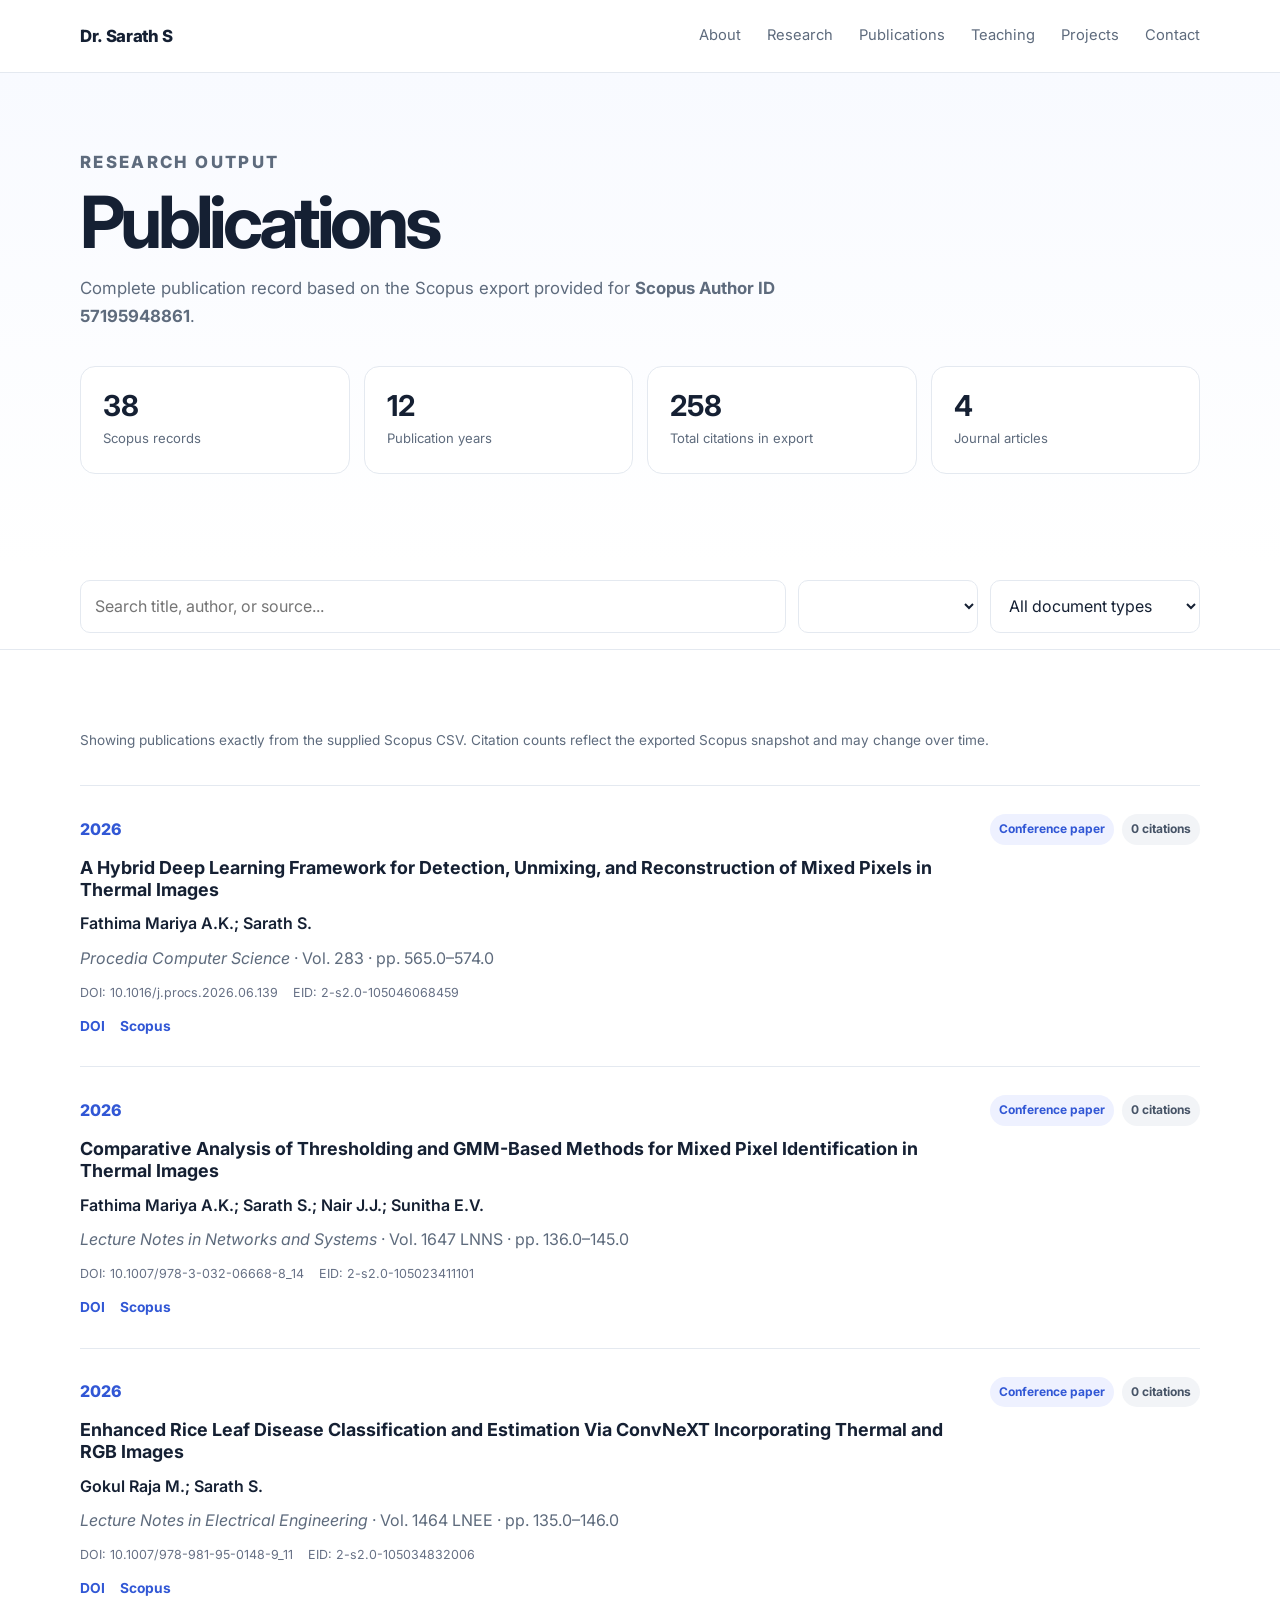
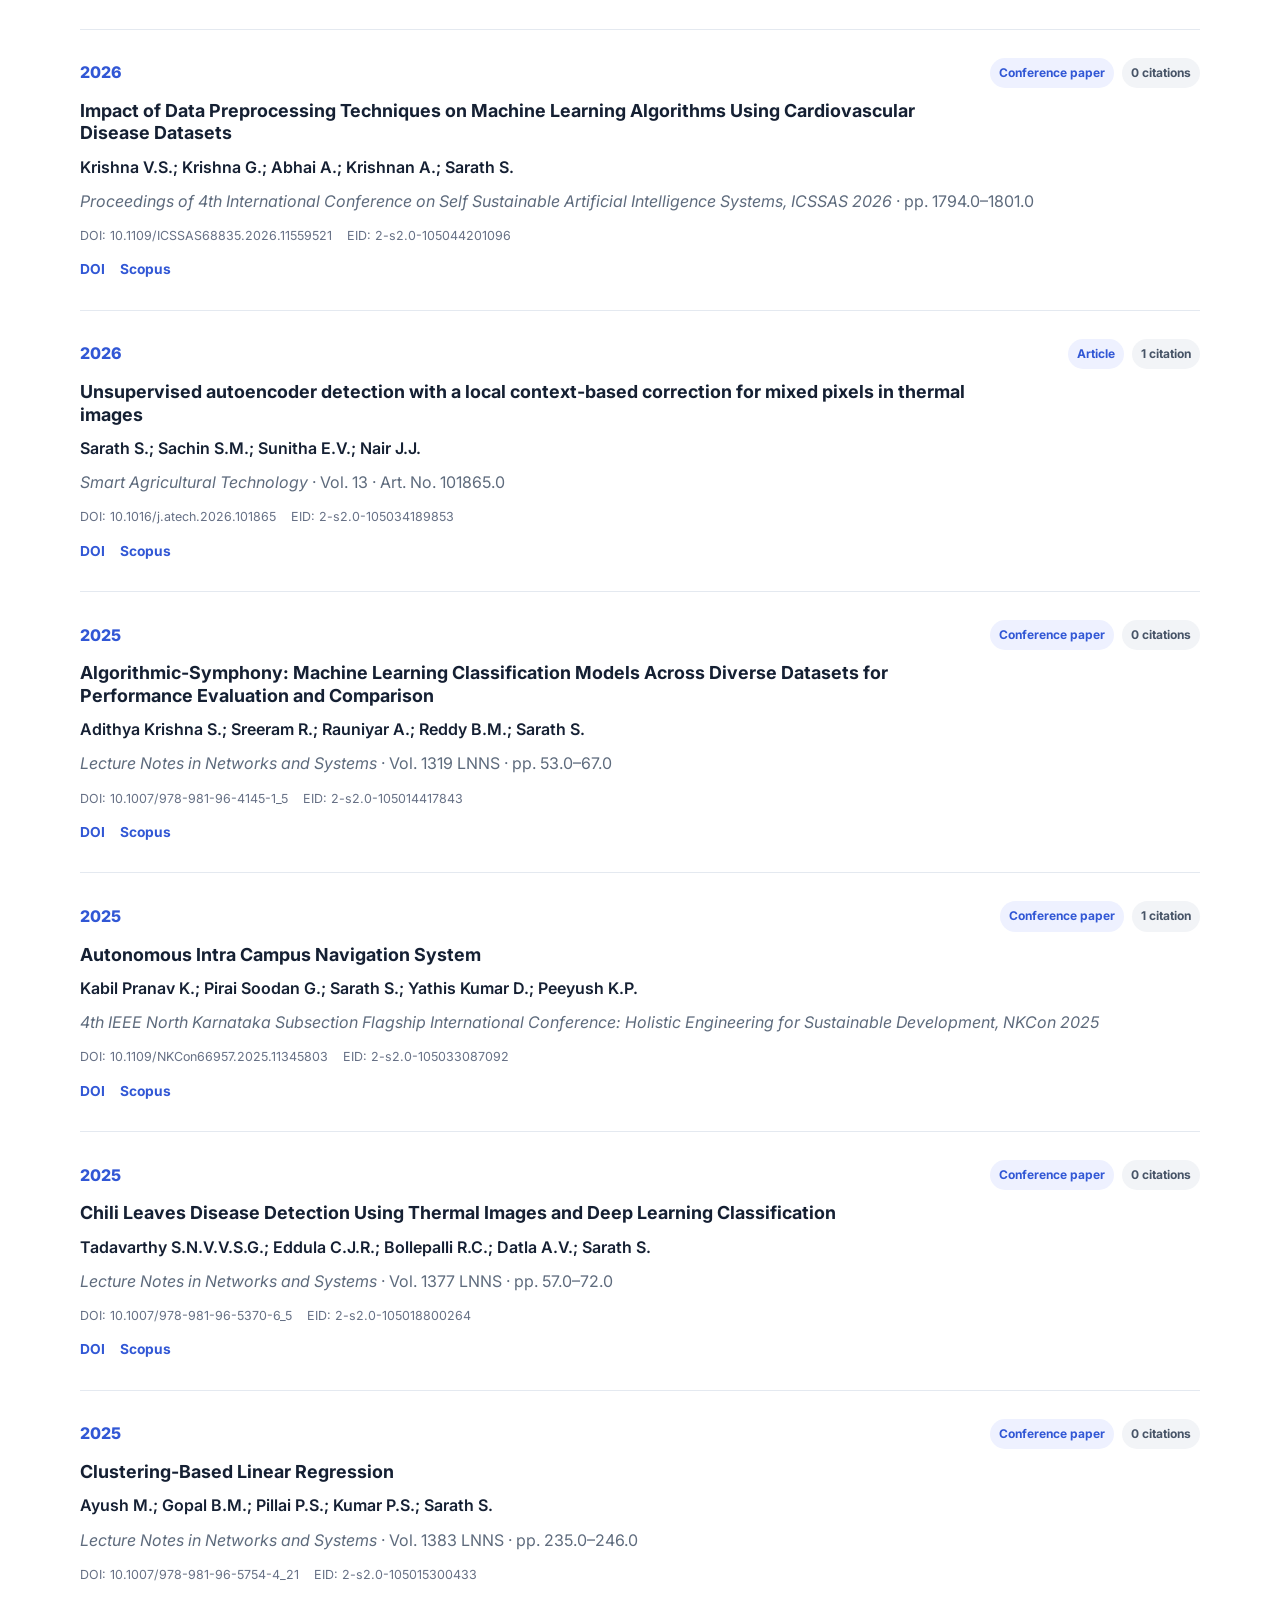
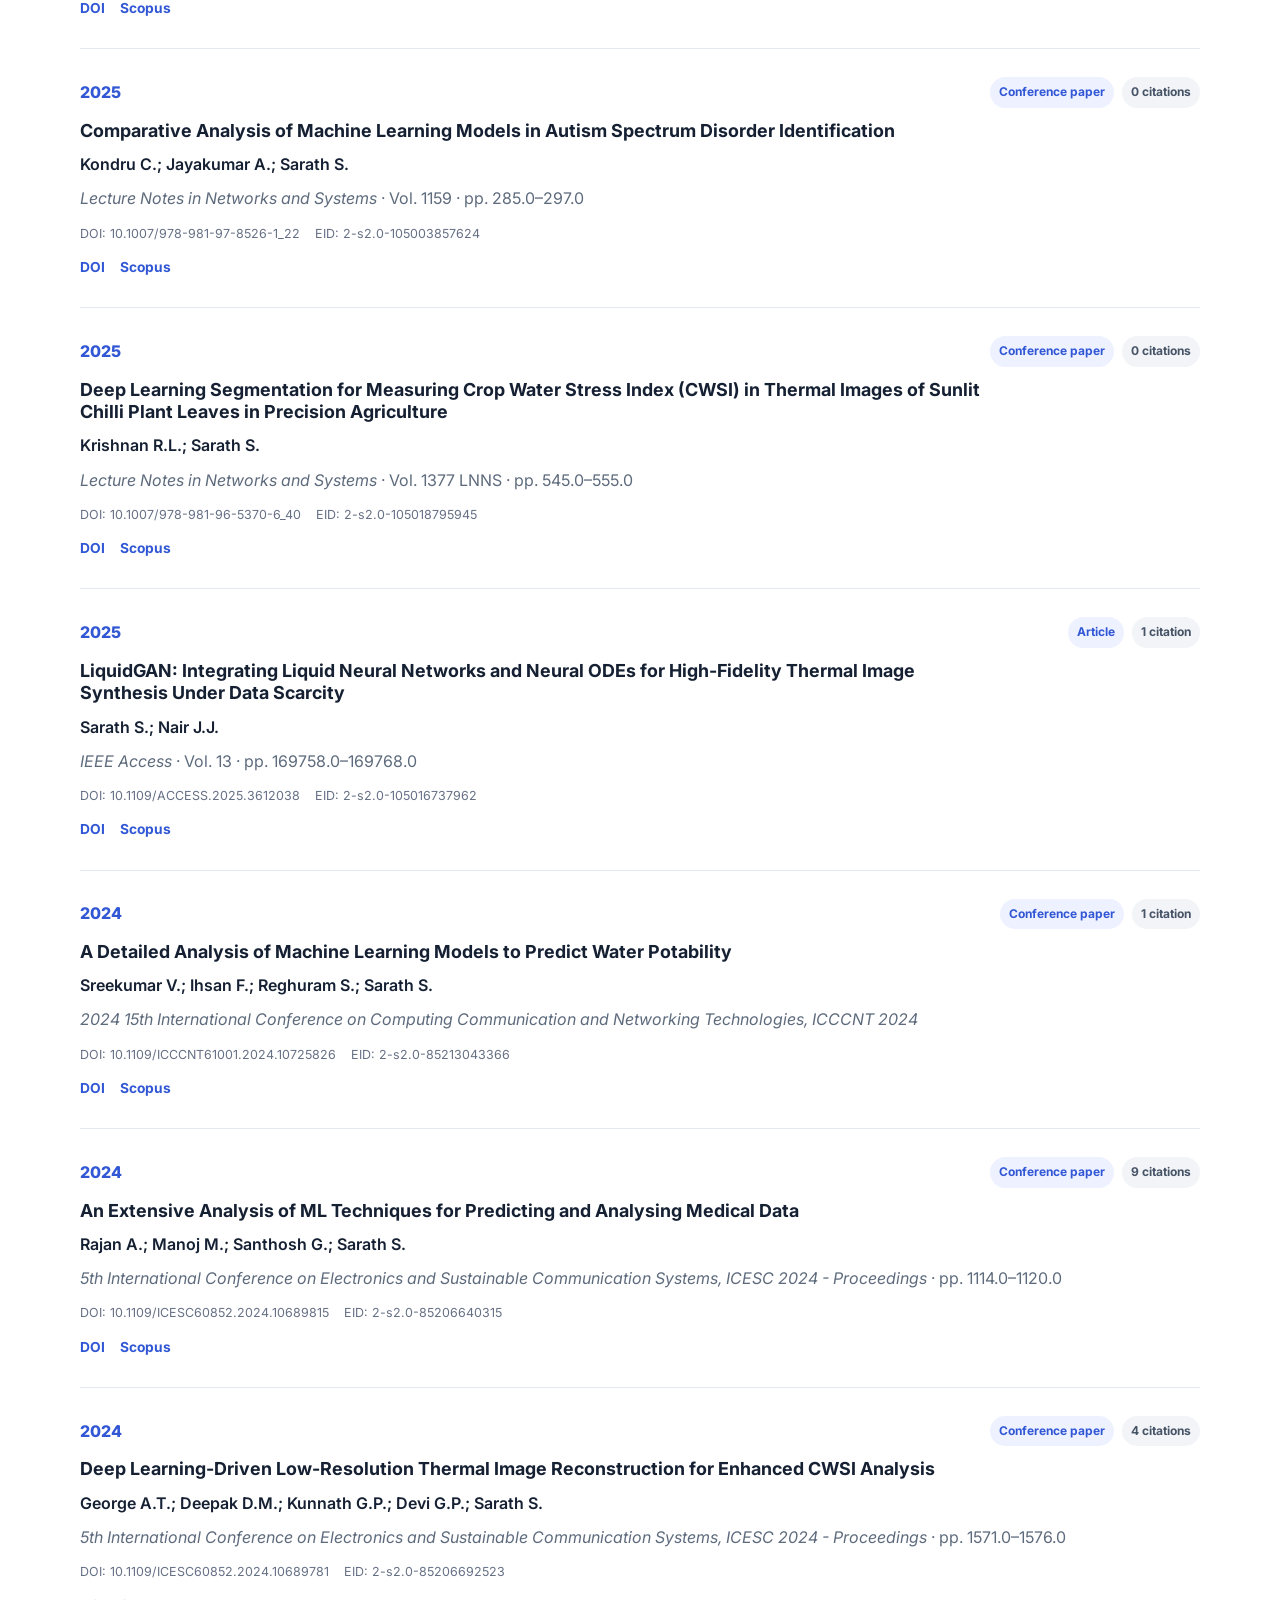
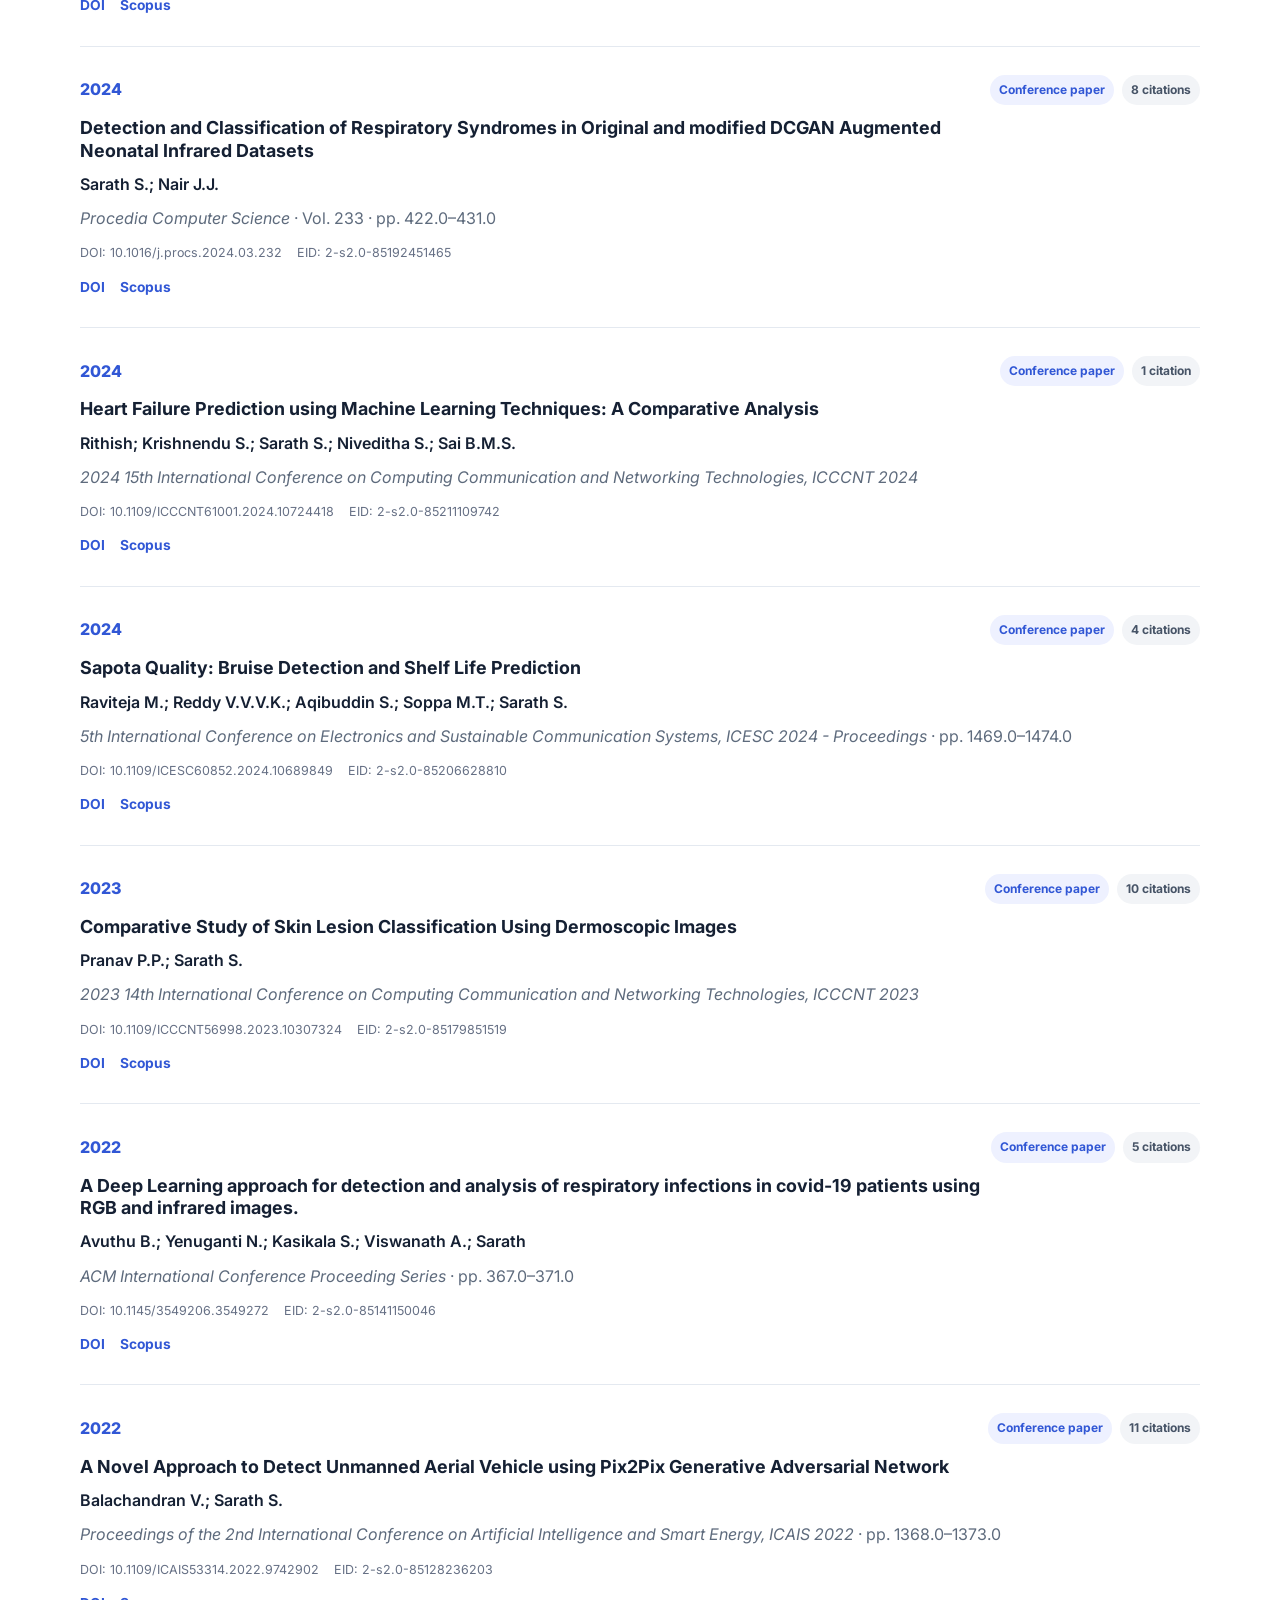
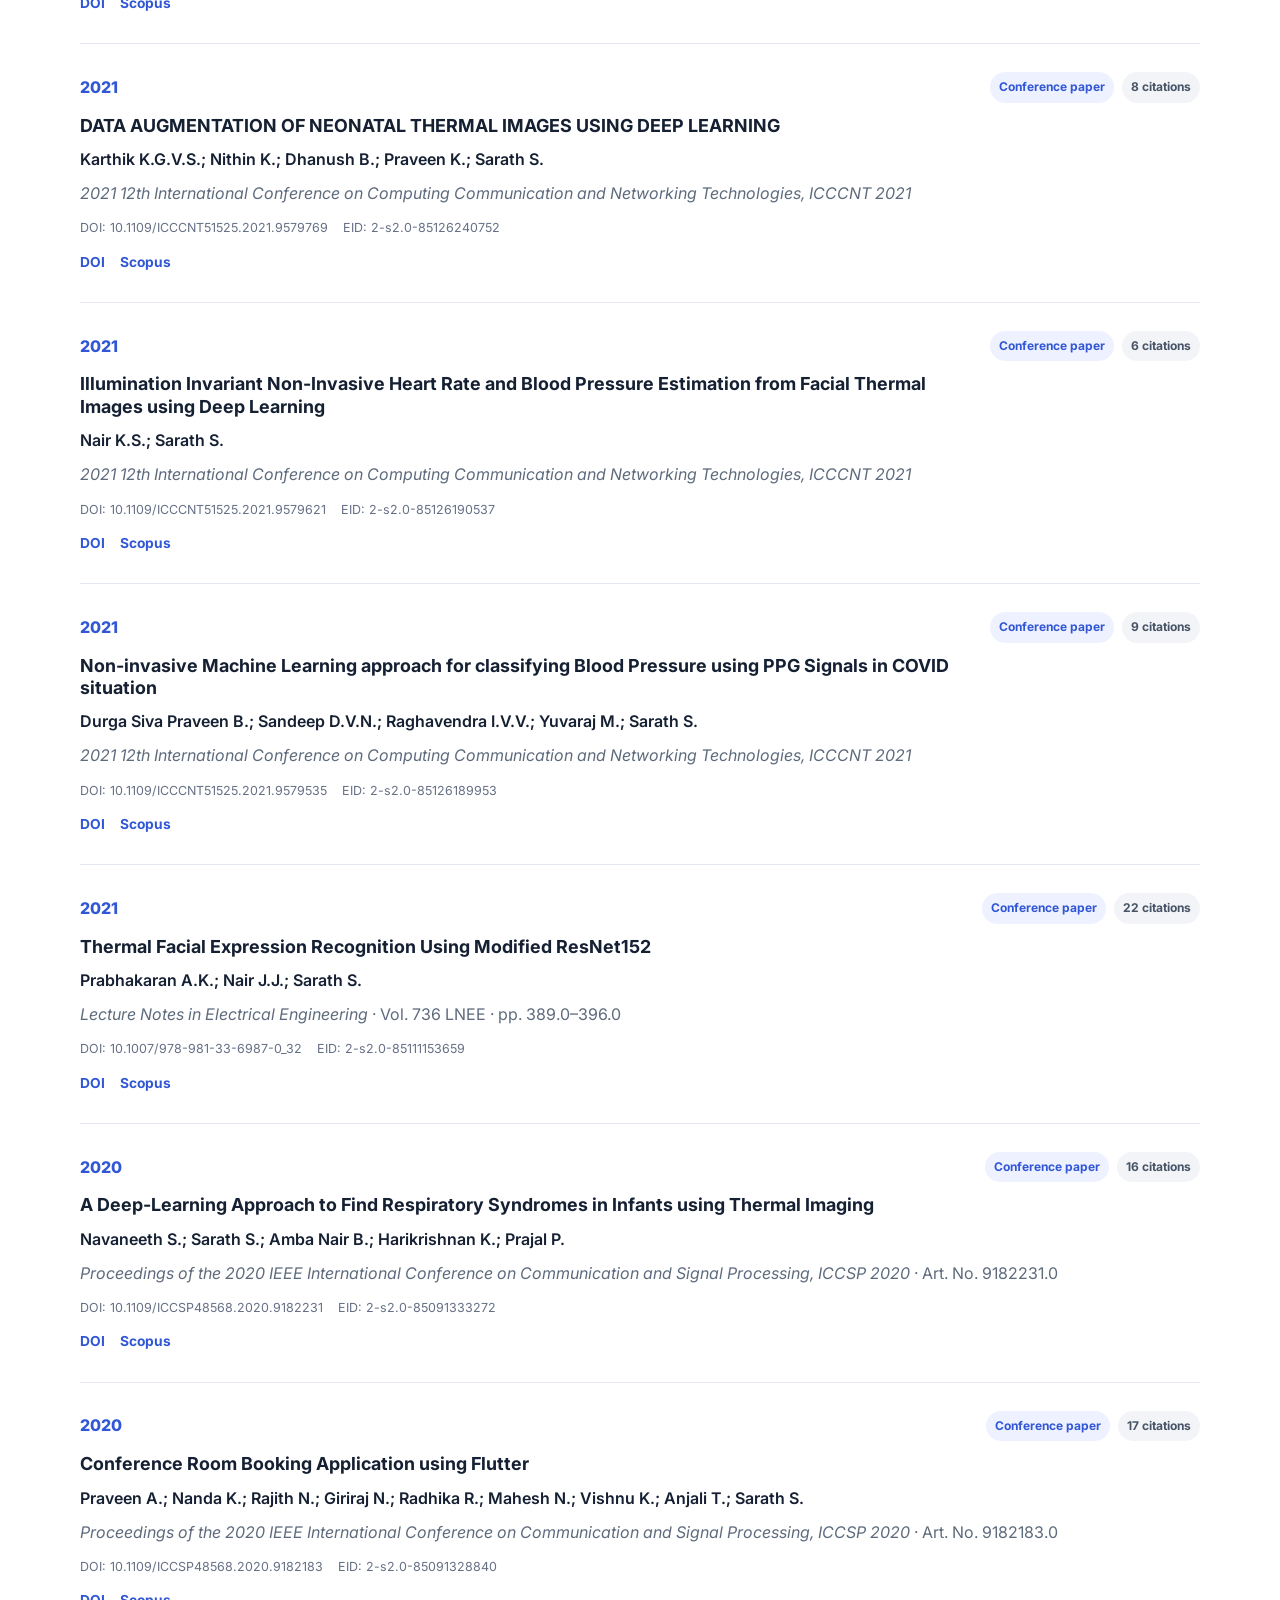
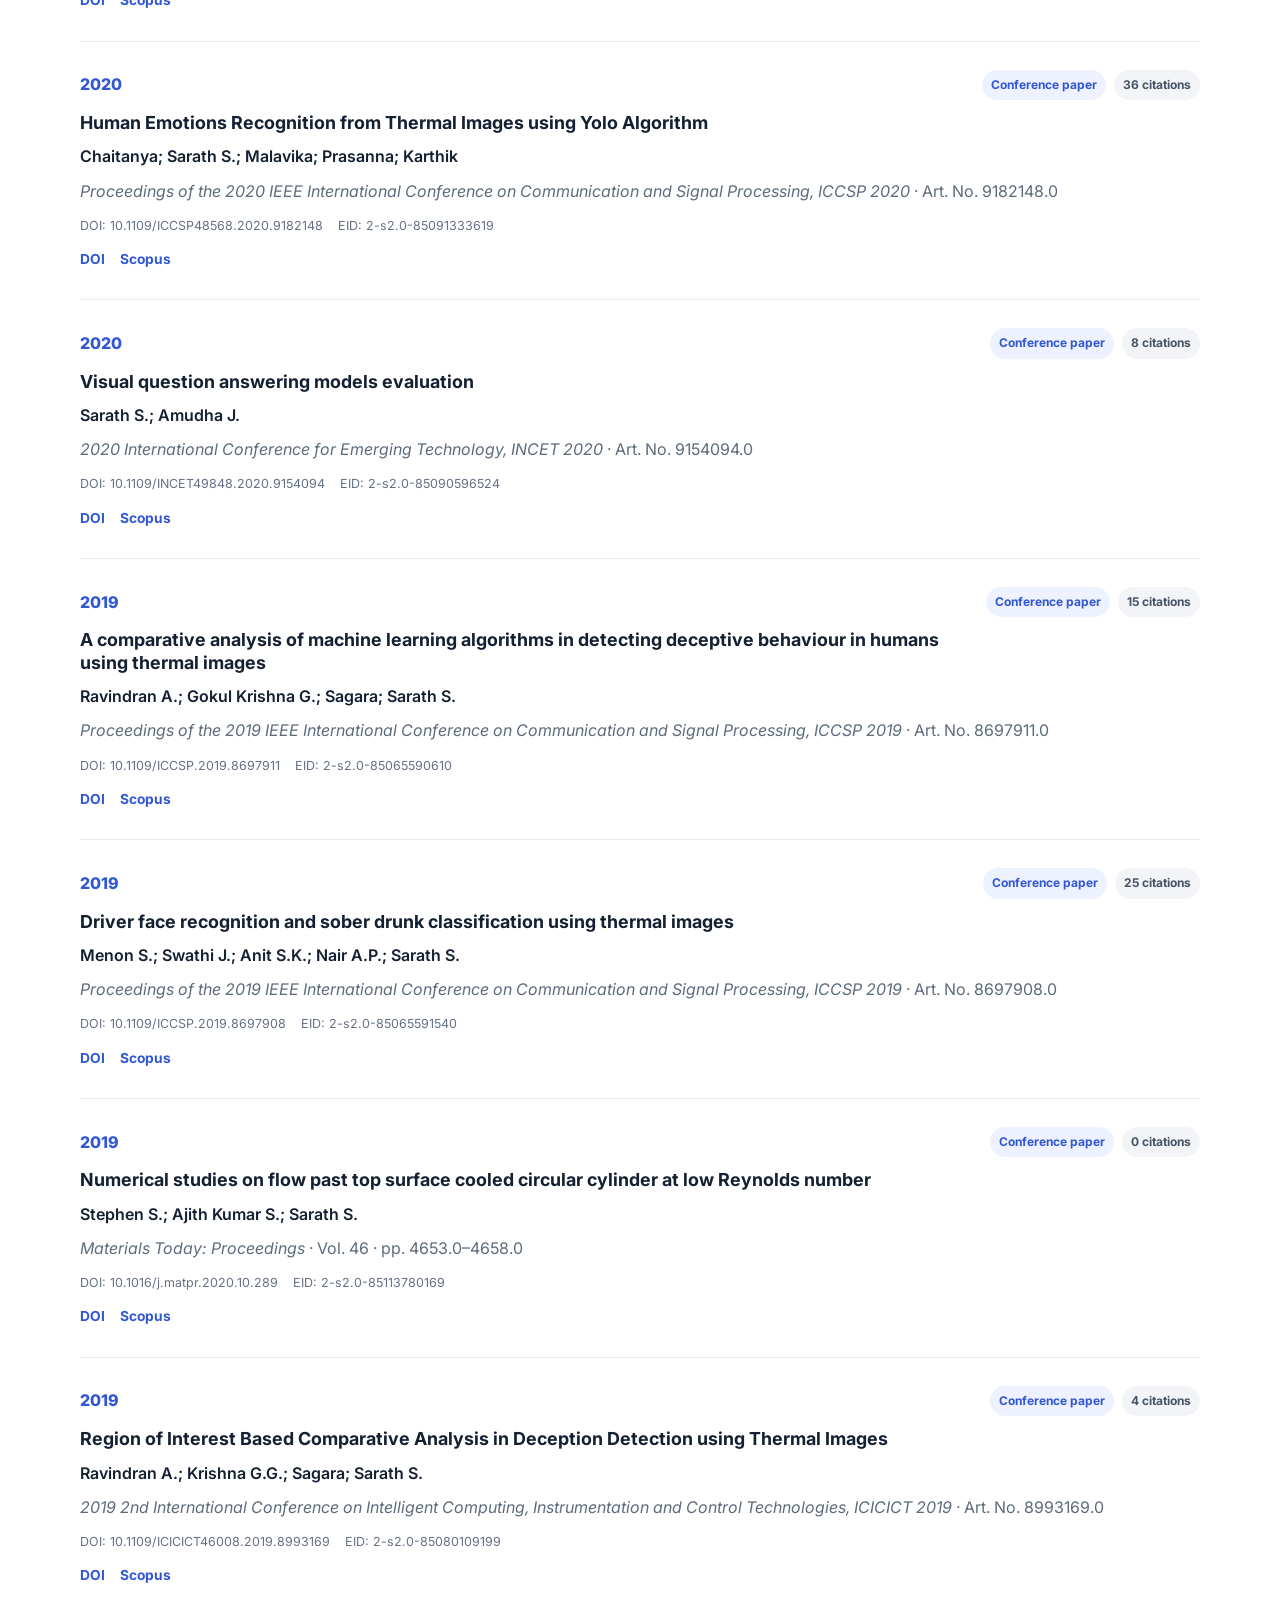
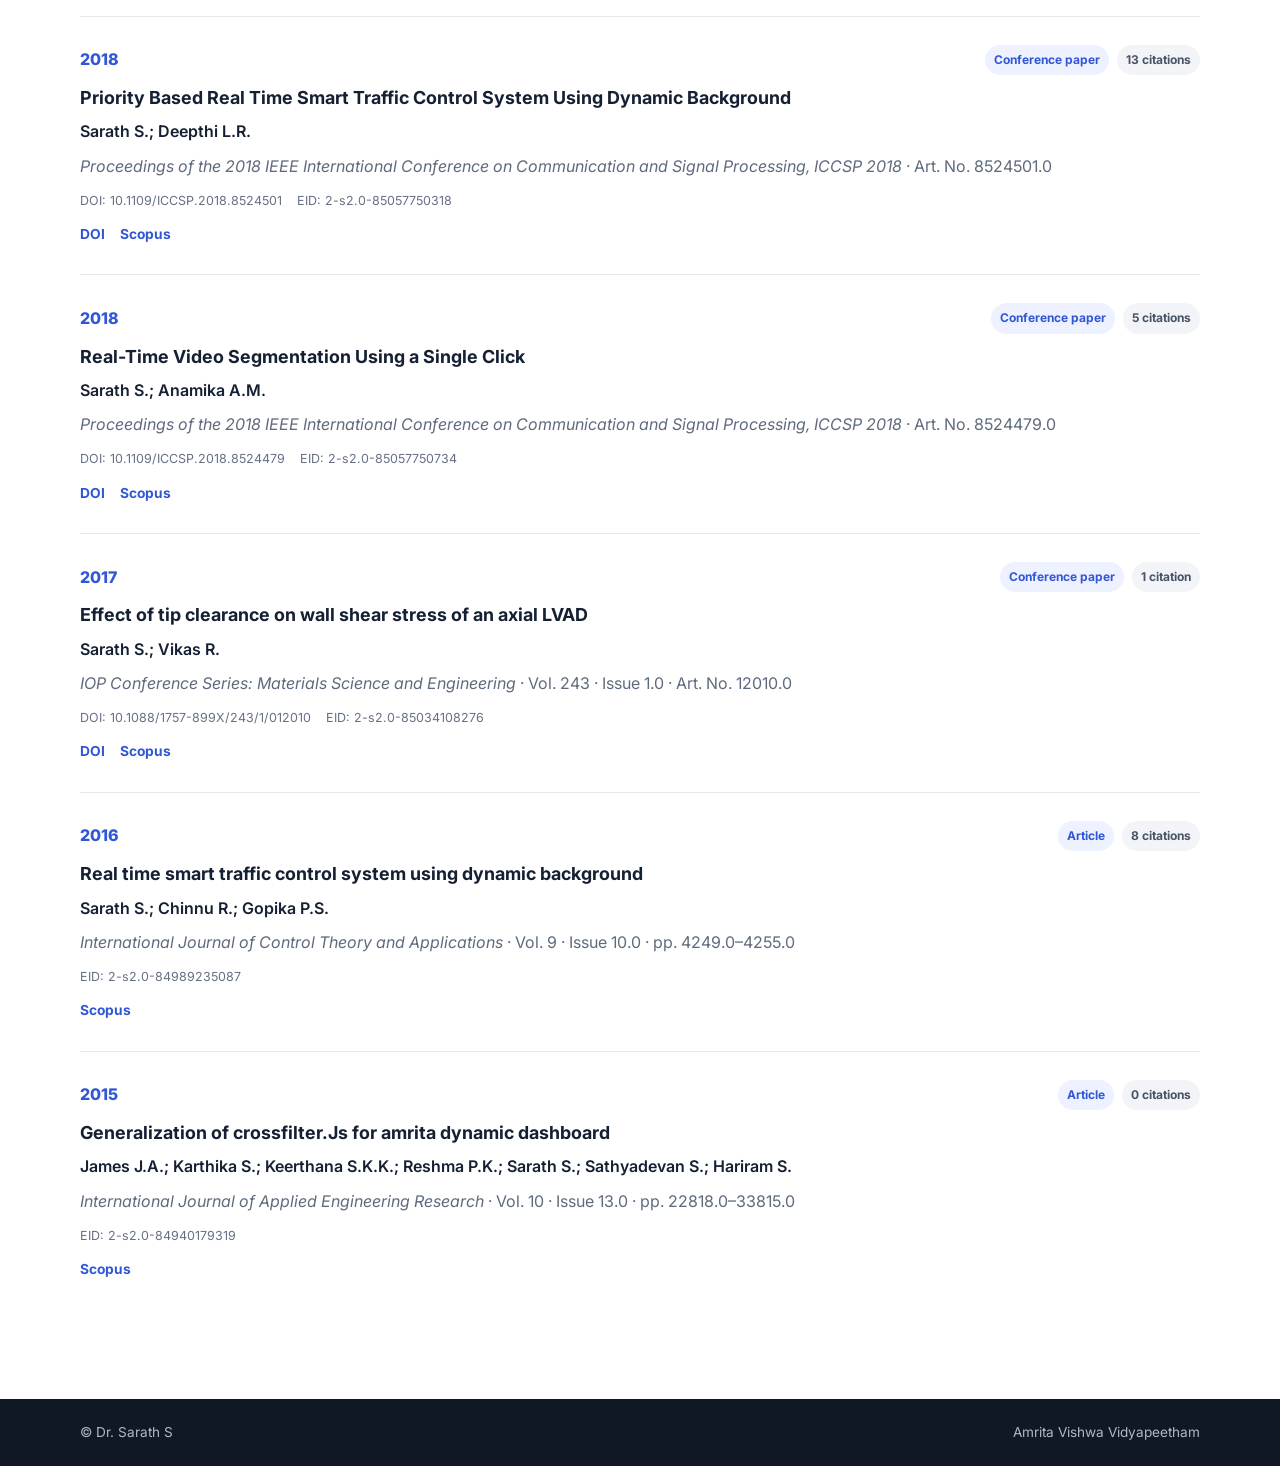
==== commit d1afff12: "Add files via upload" ====
--- a/publications.html
+++ b/publications.html
@@ -23,7 +23,6 @@
     .pub-year-badge{font-weight:800;color:var(--accent)}
     .pub-badges{display:flex;gap:8px;align-items:center;flex-wrap:wrap}
     .status,.citations{font-size:.75rem;font-weight:700;padding:5px 9px;border-radius:999px;background:#eef1ff;color:var(--accent)}
-    .status.retracted{background:#fff0f0;color:#b42318}
     .citations{background:#f2f4f7;color:#475467}
     .pub-card h3{font-size:1.12rem;margin:12px 0 9px;max-width:900px}
     .authors{margin:0 0 7px;font-weight:600}
@@ -68,7 +67,7 @@
       <strong>Scopus Author ID 57195948861</strong>.
     </p>
     <div class="stats">
-      <div class="stat"><strong>41</strong><span>Scopus records</span></div>
+      <div class="stat"><strong>38</strong><span>Scopus records</span></div>
       <div class="stat"><strong>12</strong><span>Publication years</span></div>
       <div class="stat"><strong>258</strong><span>Total citations in export</span></div>
       <div class="stat"><strong>4</strong><span>Journal articles</span></div>
@@ -85,9 +84,7 @@
         <option value="">All document types</option>
         <option value="Article">Journal article</option>
         <option value="Conference paper">Conference paper</option>
-        <option value="Retracted">Retracted</option>
-        <option value="Erratum">Erratum</option>
-      </select>
+	  </select>
     </div>
   </div>
 </section>
@@ -349,20 +346,6 @@
           </div>
           <div class="pub-actions"><a href="https://doi.org/10.1109/ICESC60852.2024.10689849" target="_blank" rel="noopener">DOI</a><a href="https://www.scopus.com/inward/record.uri?eid=2-s2.0-85206628810&amp;doi=10.1109%2fICESC60852.2024.10689849&amp;partnerID=40&amp;md5=f9cec2c130abc6e606c4ebca4f16e781" target="_blank" rel="noopener">Scopus</a></div>
         </article>
-        <article class="pub-card" data-year="2023" data-type="Retracted" data-text="A Comparison of Two Transformers in the Study of Plant Disease Classification Murthy Teki V.R.N.; Anandha Ragaven R.; Manoj N.; Vipul V.; Sarath S. 2023 14th International Conference on Computing Communication and Networking Technologies, ICCCNT 2023">
-          <div class="pub-top">
-            <span class="pub-year-badge">2023</span>
-            <div class="pub-badges"><span class="status retracted">Retracted</span><span class="citations">9 citations</span></div>
-          </div>
-          <h3>A Comparison of Two Transformers in the Study of Plant Disease Classification</h3>
-          <p class="authors">Murthy Teki V.R.N.; Anandha Ragaven R.; Manoj N.; Vipul V.; Sarath S.</p>
-          <p class="source"><em>2023 14th International Conference on Computing Communication and Networking Technologies, ICCCNT 2023</em></p>
-          <div class="pub-meta">
-            <span>DOI: 10.1109/ICCCNT56998.2023.10307591</span>
-            <span>EID: 2-s2.0-85179851554</span>
-          </div>
-          <div class="pub-actions"><a href="https://doi.org/10.1109/ICCCNT56998.2023.10307591" target="_blank" rel="noopener">DOI</a><a href="https://www.scopus.com/inward/record.uri?eid=2-s2.0-85179851554&amp;doi=10.1109%2fICCCNT56998.2023.10307591&amp;partnerID=40&amp;md5=7eae771ea71faf775c63b50122c34a16" target="_blank" rel="noopener">Scopus</a></div>
-        </article>
         <article class="pub-card" data-year="2023" data-type="Conference paper" data-text="Comparative Study of Skin Lesion Classification Using Dermoscopic Images Pranav P.P.; Sarath S. 2023 14th International Conference on Computing Communication and Networking Technologies, ICCCNT 2023">
           <div class="pub-top">
             <span class="pub-year-badge">2023</span>
@@ -376,34 +359,6 @@
             <span>EID: 2-s2.0-85179851519</span>
           </div>
           <div class="pub-actions"><a href="https://doi.org/10.1109/ICCCNT56998.2023.10307324" target="_blank" rel="noopener">DOI</a><a href="https://www.scopus.com/inward/record.uri?eid=2-s2.0-85179851519&amp;doi=10.1109%2fICCCNT56998.2023.10307324&amp;partnerID=40&amp;md5=dfe9ce798271d408a41d1b6e36a149f4" target="_blank" rel="noopener">Scopus</a></div>
-        </article>
-        <article class="pub-card" data-year="2023" data-type="Erratum" data-text="Retracted: A Comparison of Two Transformers in the Study of Plant Disease Classification (2023 14th International Conference on Computing Communication and Networking Technologies (ICCCNT) DOI: 10.1109/ICCCNT56998.2023.11422432) Murthy Teki V.R.N.; Anandha Ragaven R.; Manoj N.; Vipul V.; Sarath S. 2023 14th International Conference on Computing Communication and Networking Technologies, ICCCNT 2023">
-          <div class="pub-top">
-            <span class="pub-year-badge">2023</span>
-            <div class="pub-badges"><span class="status retracted">Erratum</span><span class="citations">0 citations</span></div>
-          </div>
-          <h3>Retracted: A Comparison of Two Transformers in the Study of Plant Disease Classification (2023 14th International Conference on Computing Communication and Networking Technologies (ICCCNT) DOI: 10.1109/ICCCNT56998.2023.11422432)</h3>
-          <p class="authors">Murthy Teki V.R.N.; Anandha Ragaven R.; Manoj N.; Vipul V.; Sarath S.</p>
-          <p class="source"><em>2023 14th International Conference on Computing Communication and Networking Technologies, ICCCNT 2023</em></p>
-          <div class="pub-meta">
-            <span>DOI: 10.1109/ICCCNT56998.2023.10307591</span>
-            <span>EID: 2-s2.0-105046246644</span>
-          </div>
-          <div class="pub-actions"><a href="https://doi.org/10.1109/ICCCNT56998.2023.10307591" target="_blank" rel="noopener">DOI</a><a href="https://www.scopus.com/inward/record.uri?eid=2-s2.0-105046246644&amp;doi=10.1109%2fICCCNT56998.2023.10307591&amp;partnerID=40&amp;md5=3888f5fcd5d53015e35a97f4943c0652" target="_blank" rel="noopener">Scopus</a></div>
-        </article>
-        <article class="pub-card" data-year="2023" data-type="Retracted" data-text="Retraction Notice: A Comparison of Two Transformers in the Study of Plant Disease Classification (2023 14th International Conference on Computing Communication and Networking Technologies (ICCCNT) DOI: 10.1109/ICCCNT56998.2023.10307591) Murthy Teki V.R.N.; Anandha Ragaven R.; Manoj N.; Vipul V.; Sarath S. 2023 14th International Conference on Computing Communication and Networking Technologies, ICCCNT 2023">
-          <div class="pub-top">
-            <span class="pub-year-badge">2023</span>
-            <div class="pub-badges"><span class="status retracted">Retracted</span><span class="citations">0 citations</span></div>
-          </div>
-          <h3>Retraction Notice: A Comparison of Two Transformers in the Study of Plant Disease Classification (2023 14th International Conference on Computing Communication and Networking Technologies (ICCCNT) DOI: 10.1109/ICCCNT56998.2023.10307591)</h3>
-          <p class="authors">Murthy Teki V.R.N.; Anandha Ragaven R.; Manoj N.; Vipul V.; Sarath S.</p>
-          <p class="source"><em>2023 14th International Conference on Computing Communication and Networking Technologies, ICCCNT 2023</em></p>
-          <div class="pub-meta">
-            <span>DOI: 10.1109/ICCCNT56998.2023.11422432</span>
-            <span>EID: 2-s2.0-105032915362</span>
-          </div>
-          <div class="pub-actions"><a href="https://doi.org/10.1109/ICCCNT56998.2023.11422432" target="_blank" rel="noopener">DOI</a><a href="https://www.scopus.com/inward/record.uri?eid=2-s2.0-105032915362&amp;doi=10.1109%2fICCCNT56998.2023.11422432&amp;partnerID=40&amp;md5=8341023c2799f787c7b1e21ca40c9d77" target="_blank" rel="noopener">Scopus</a></div>
         </article>
         <article class="pub-card" data-year="2022" data-type="Conference paper" data-text="A Deep Learning approach for detection and analysis of respiratory infections in covid-19 patients using RGB and infrared images. Avuthu B.; Yenuganti N.; Kasikala S.; Viswanath A.; Sarath ACM International Conference Proceeding Series">
           <div class="pub-top">
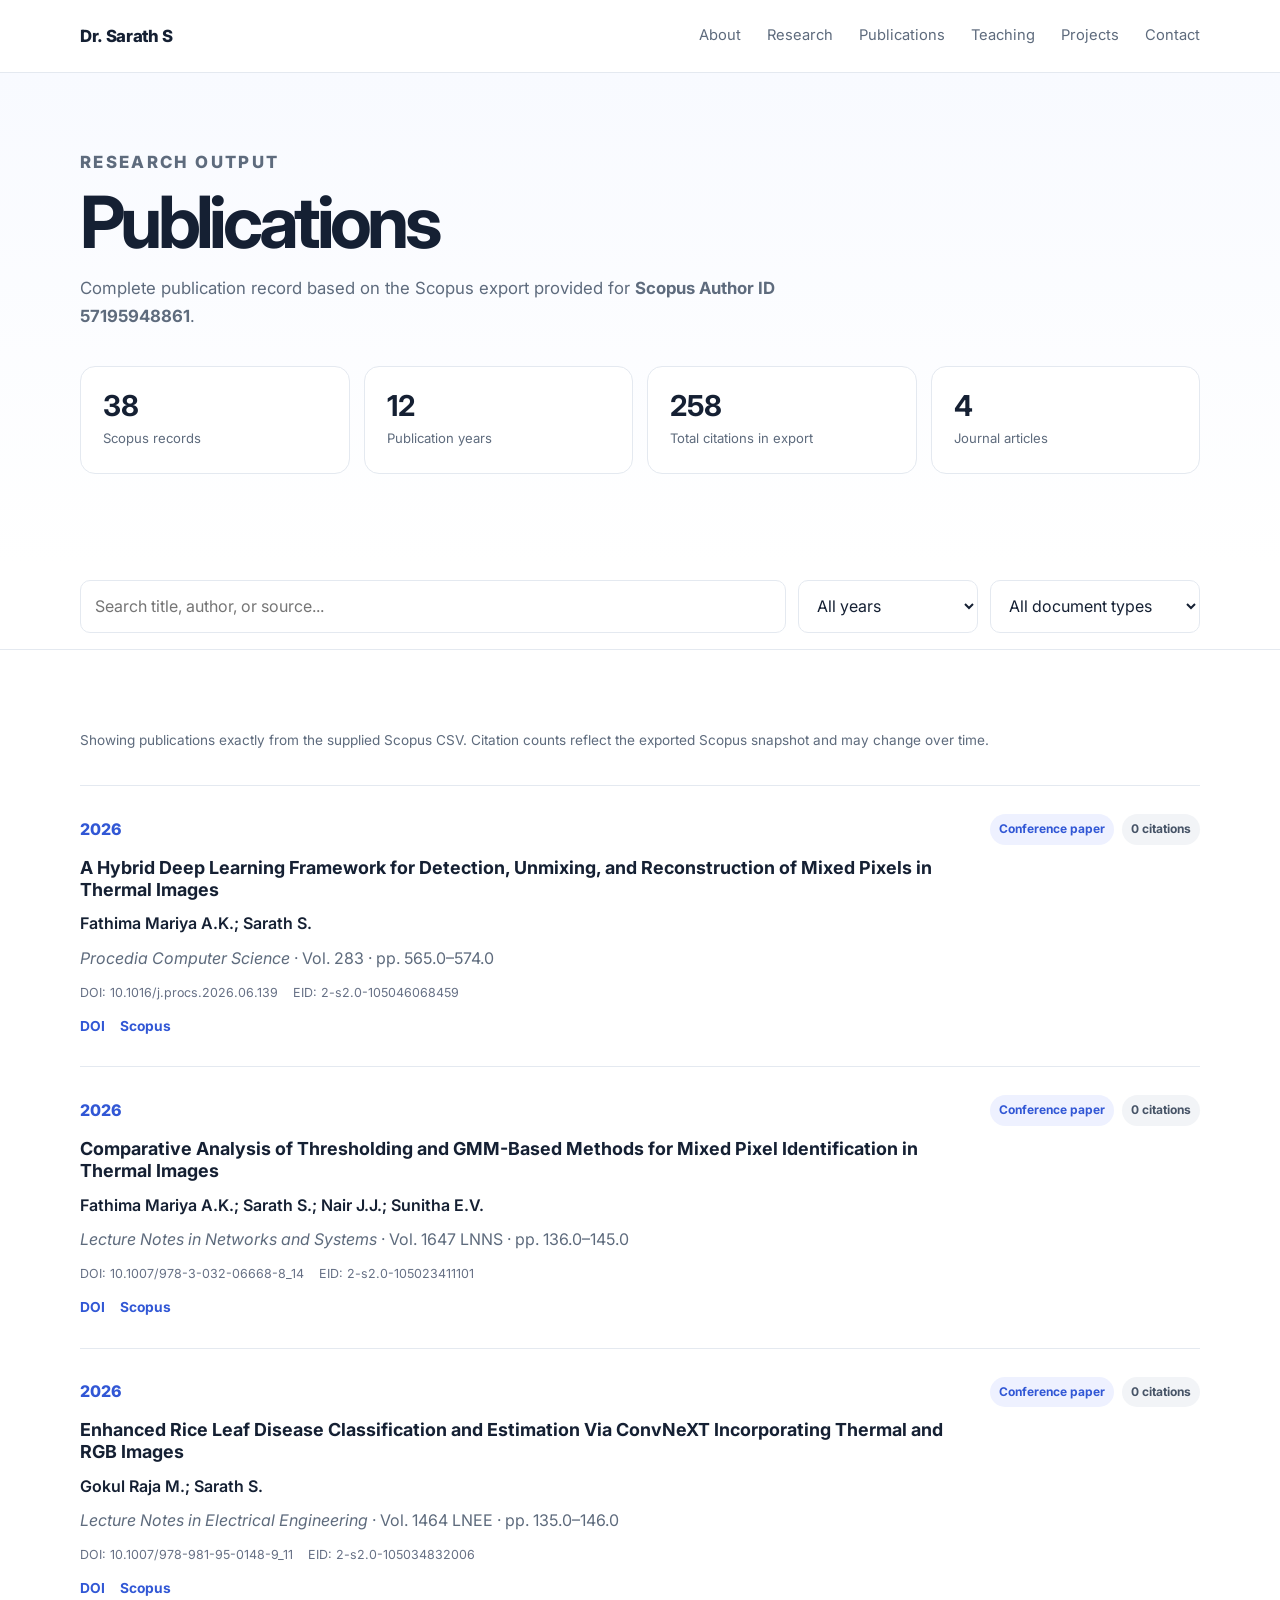
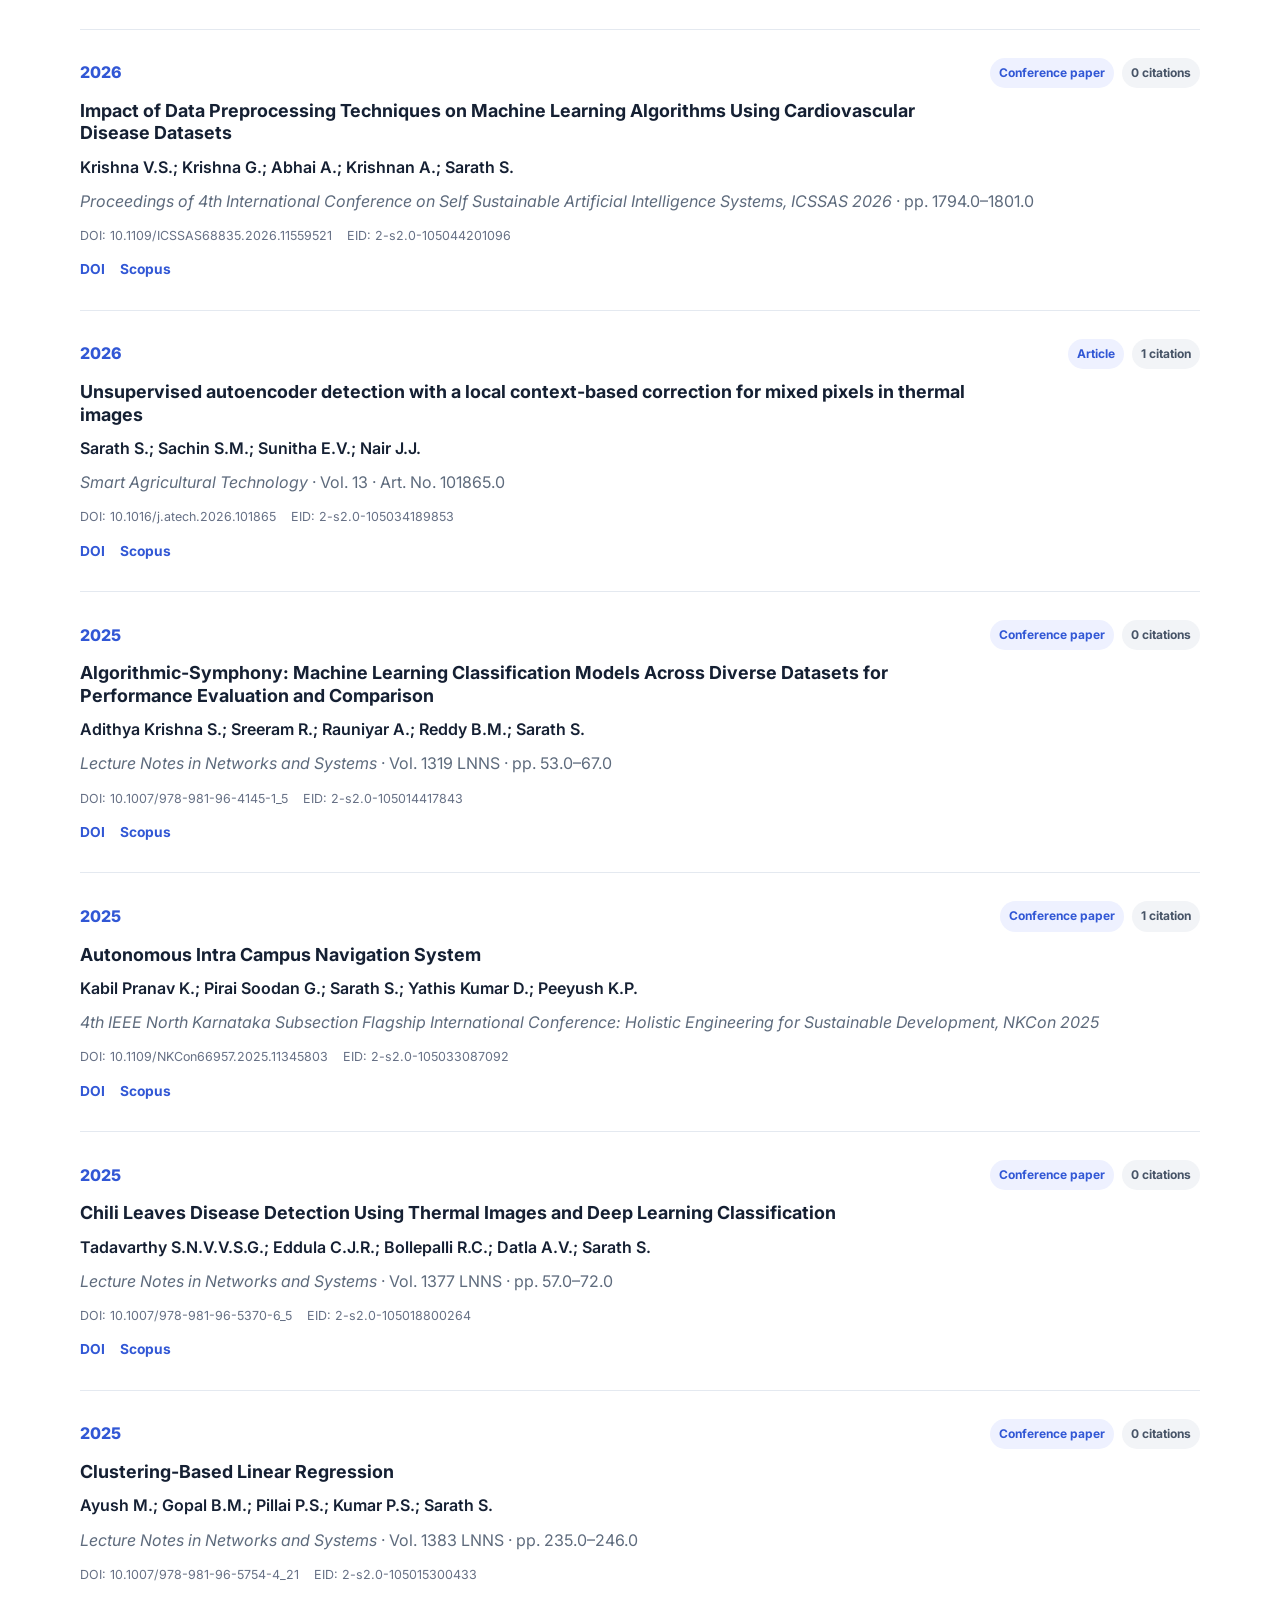
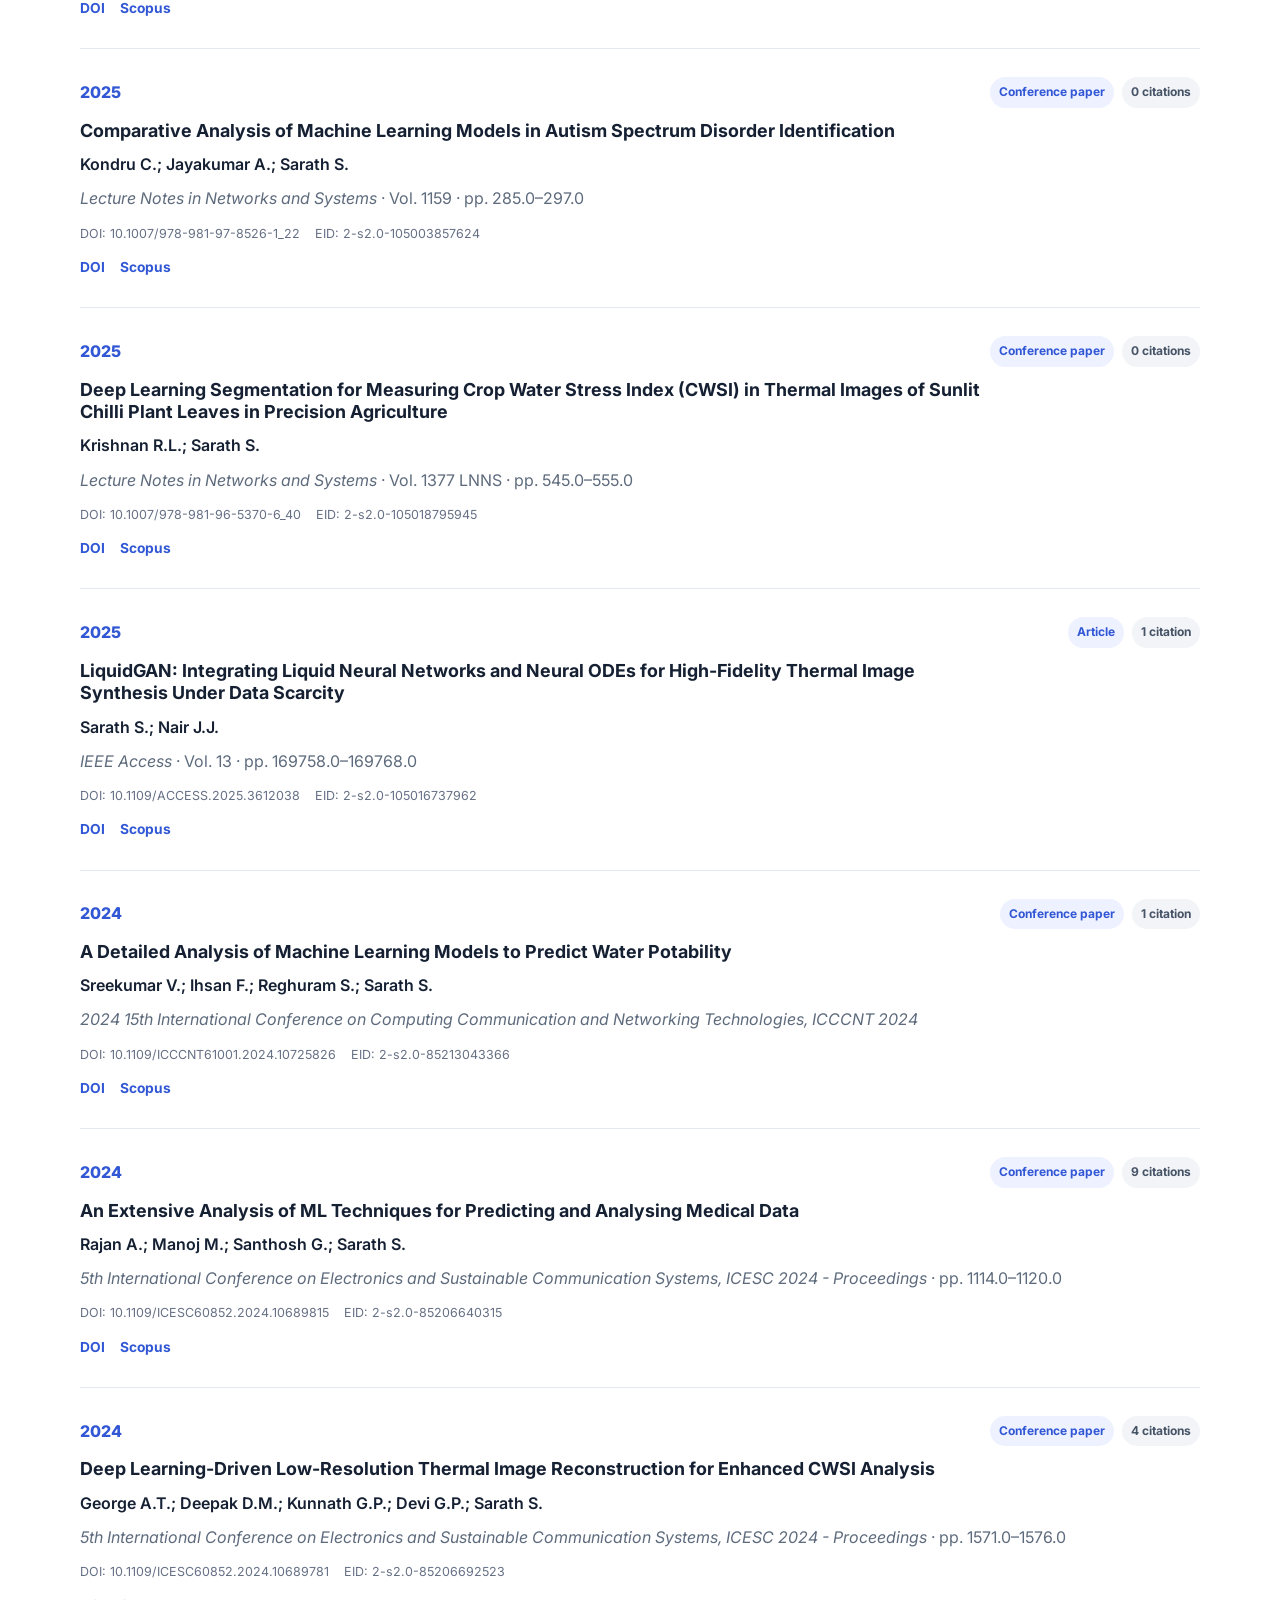
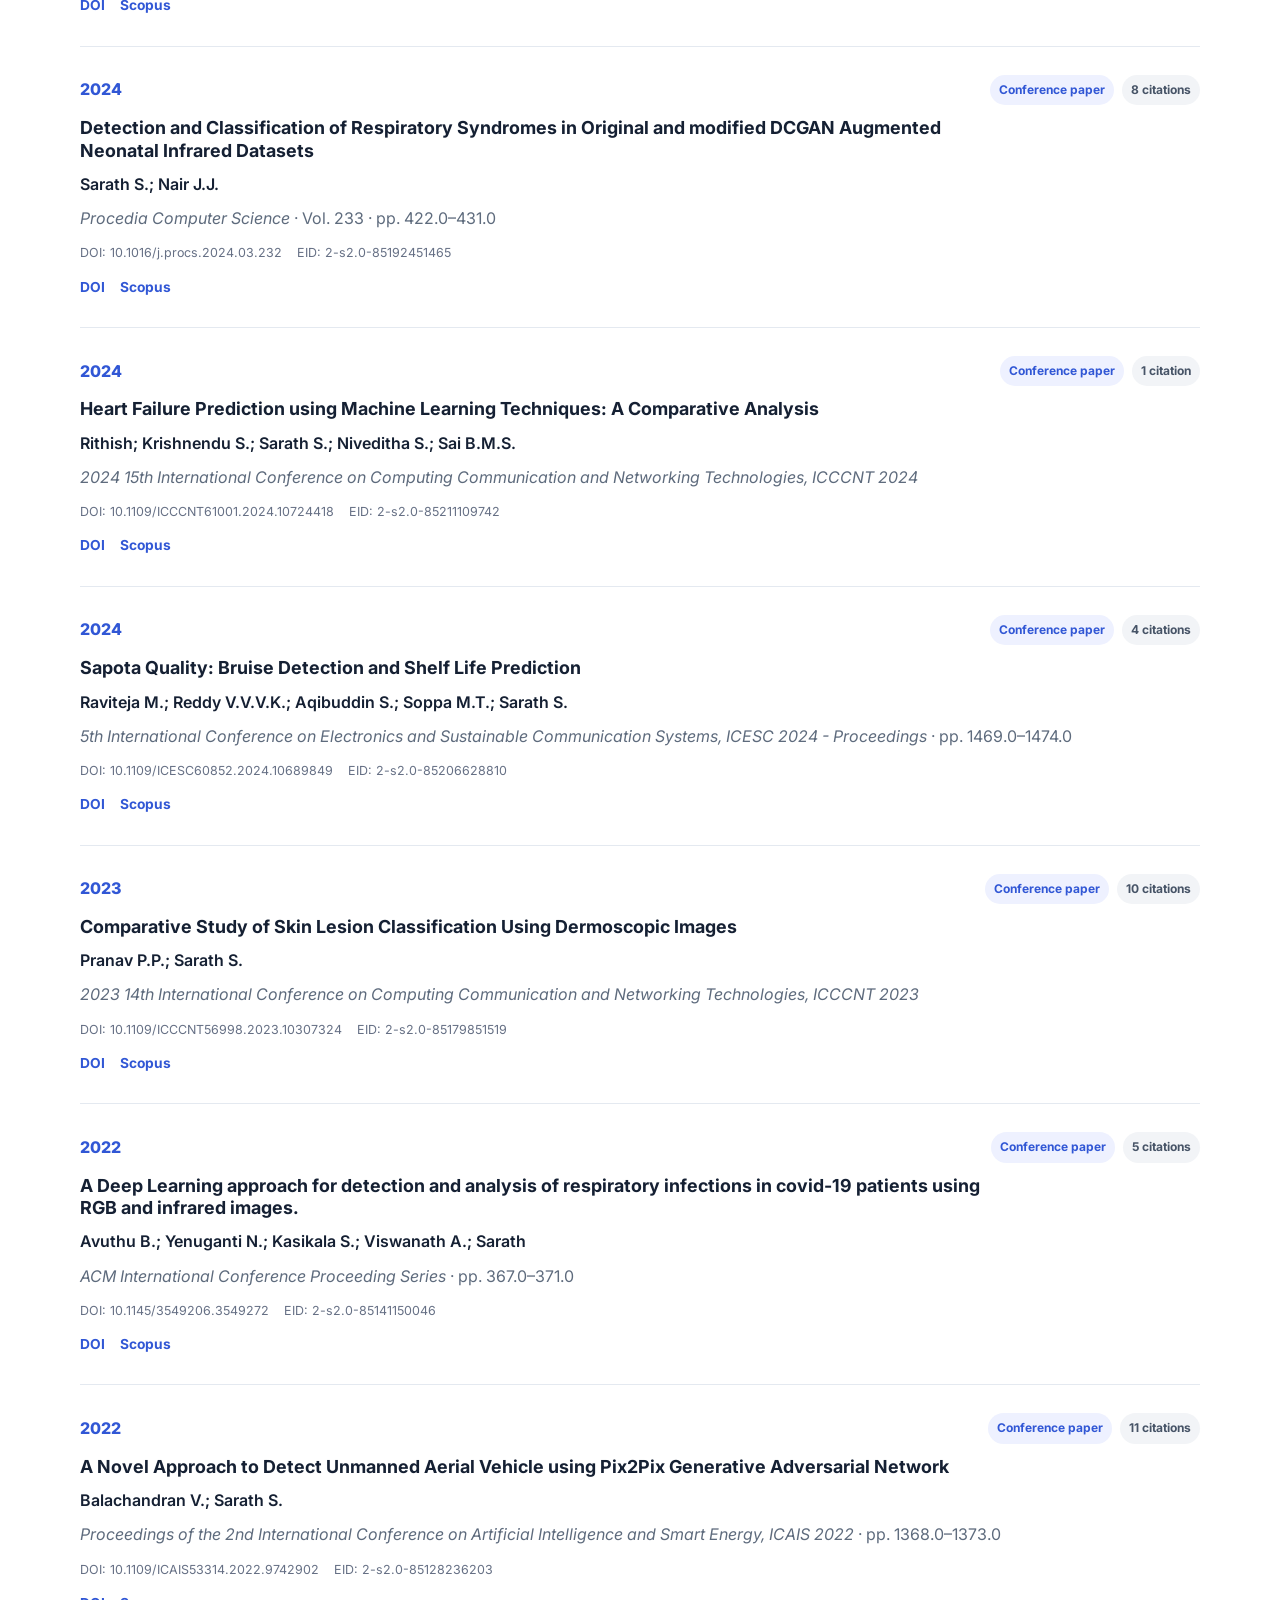
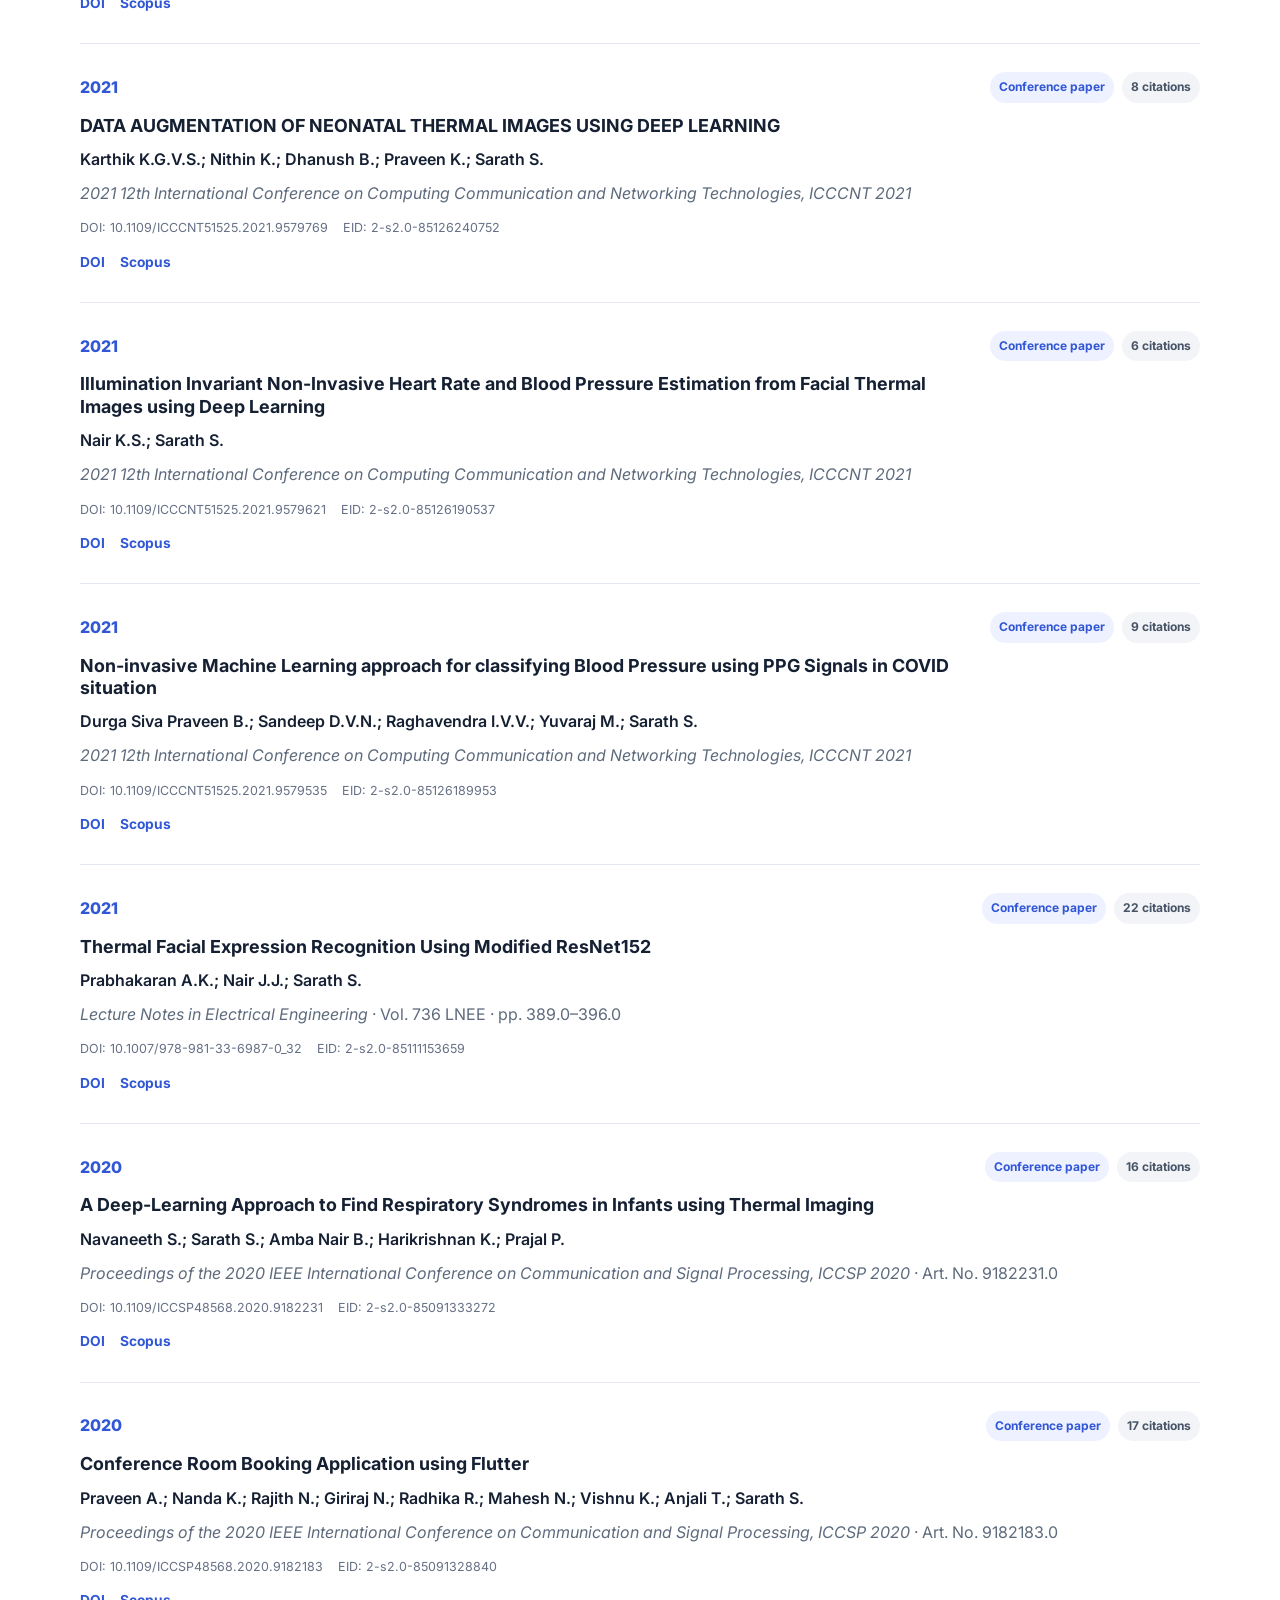
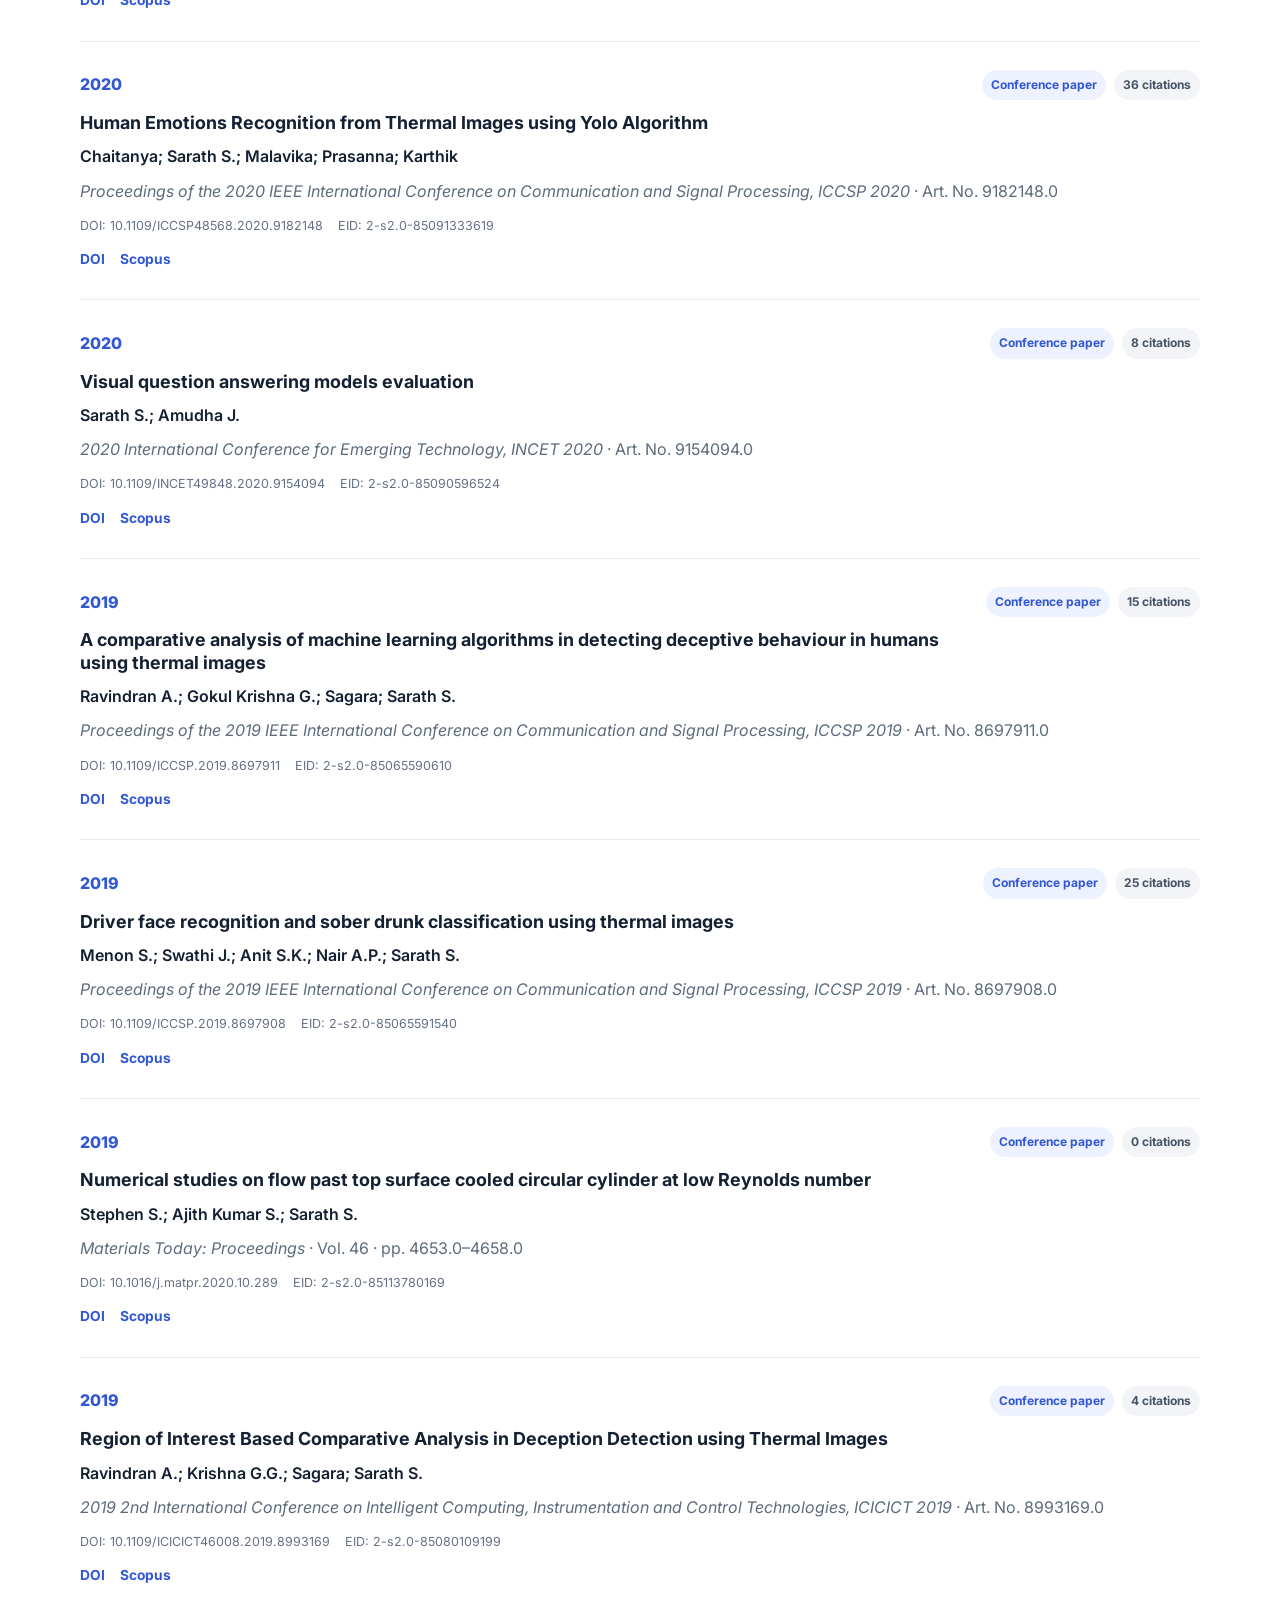
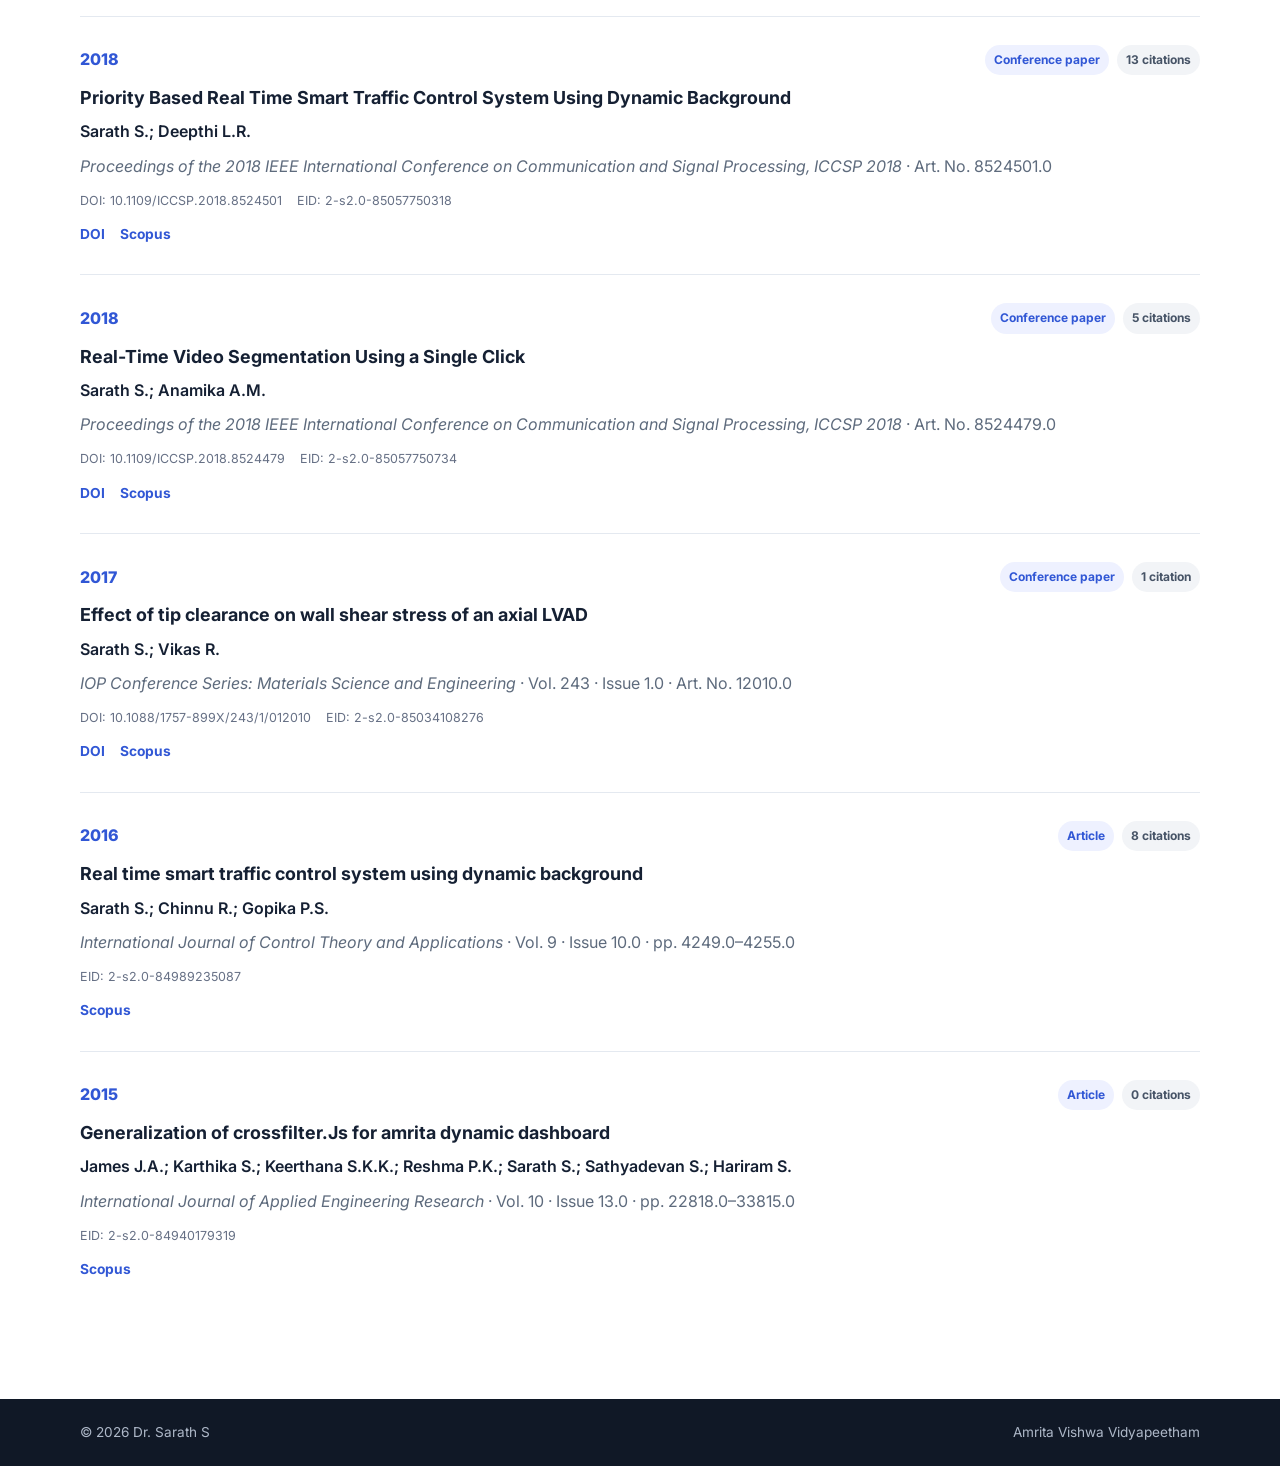
==== commit 19cec92d: "Rename year filter select element" ====
--- a/publications.html
+++ b/publications.html
@@ -79,7 +79,7 @@
   <div class="container">
     <div class="filter-row">
       <input id="search" type="search" placeholder="Search title, author, or source...">
-      <select id="year"><option value="">All years</option><option value="2026">2026</option><option value="2025">2025</option><option value="2024">2024</option><option value="2023">2023</option><option value="2022">2022</option><option value="2021">2021</option><option value="2020">2020</option><option value="2019">2019</option><option value="2018">2018</option><option value="2017">2017</option><option value="2016">2016</option><option value="2015">2015</option></select>
+      <select id="yearFilter"><option value="">All years</option><option value="2026">2026</option><option value="2025">2025</option><option value="2024">2024</option><option value="2023">2023</option><option value="2022">2022</option><option value="2021">2021</option><option value="2020">2020</option><option value="2019">2019</option><option value="2018">2018</option><option value="2017">2017</option><option value="2016">2016</option><option value="2015">2015</option></select>
       <select id="type">
         <option value="">All document types</option>
         <option value="Article">Journal article</option>
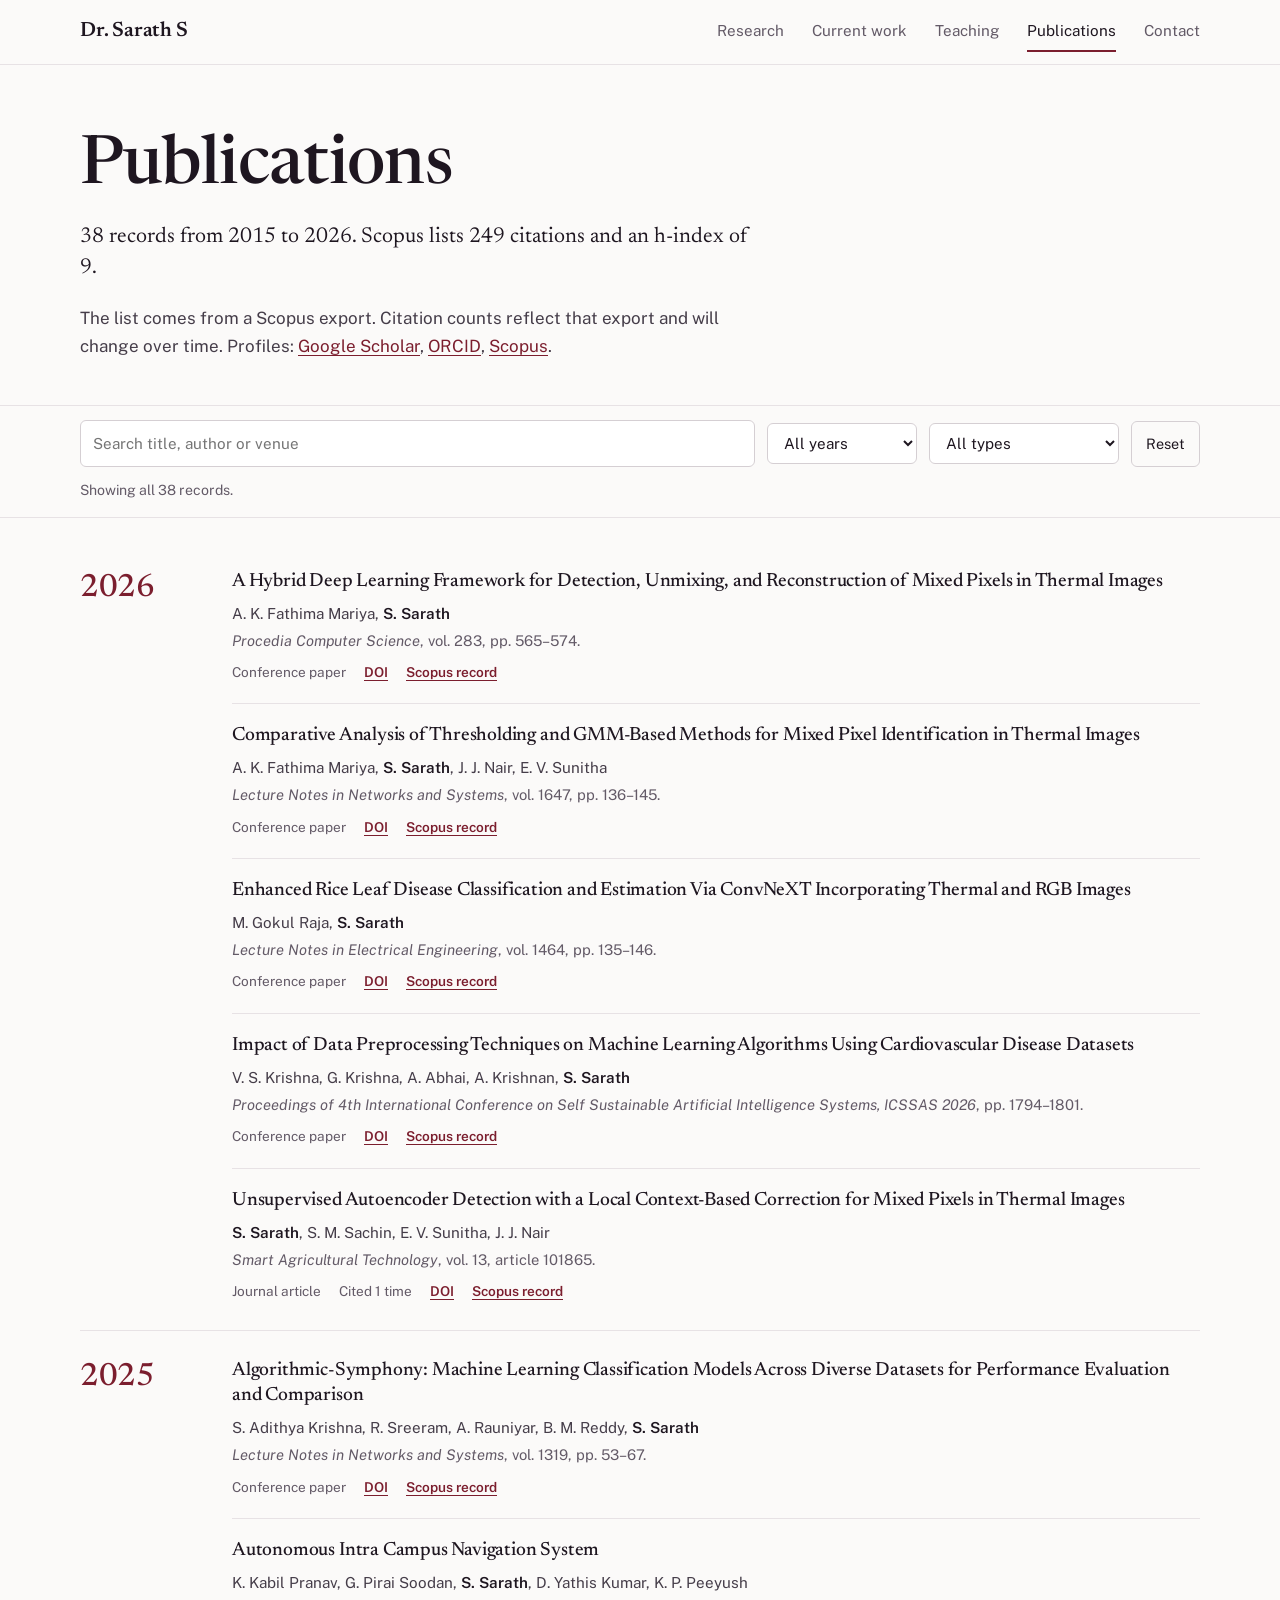
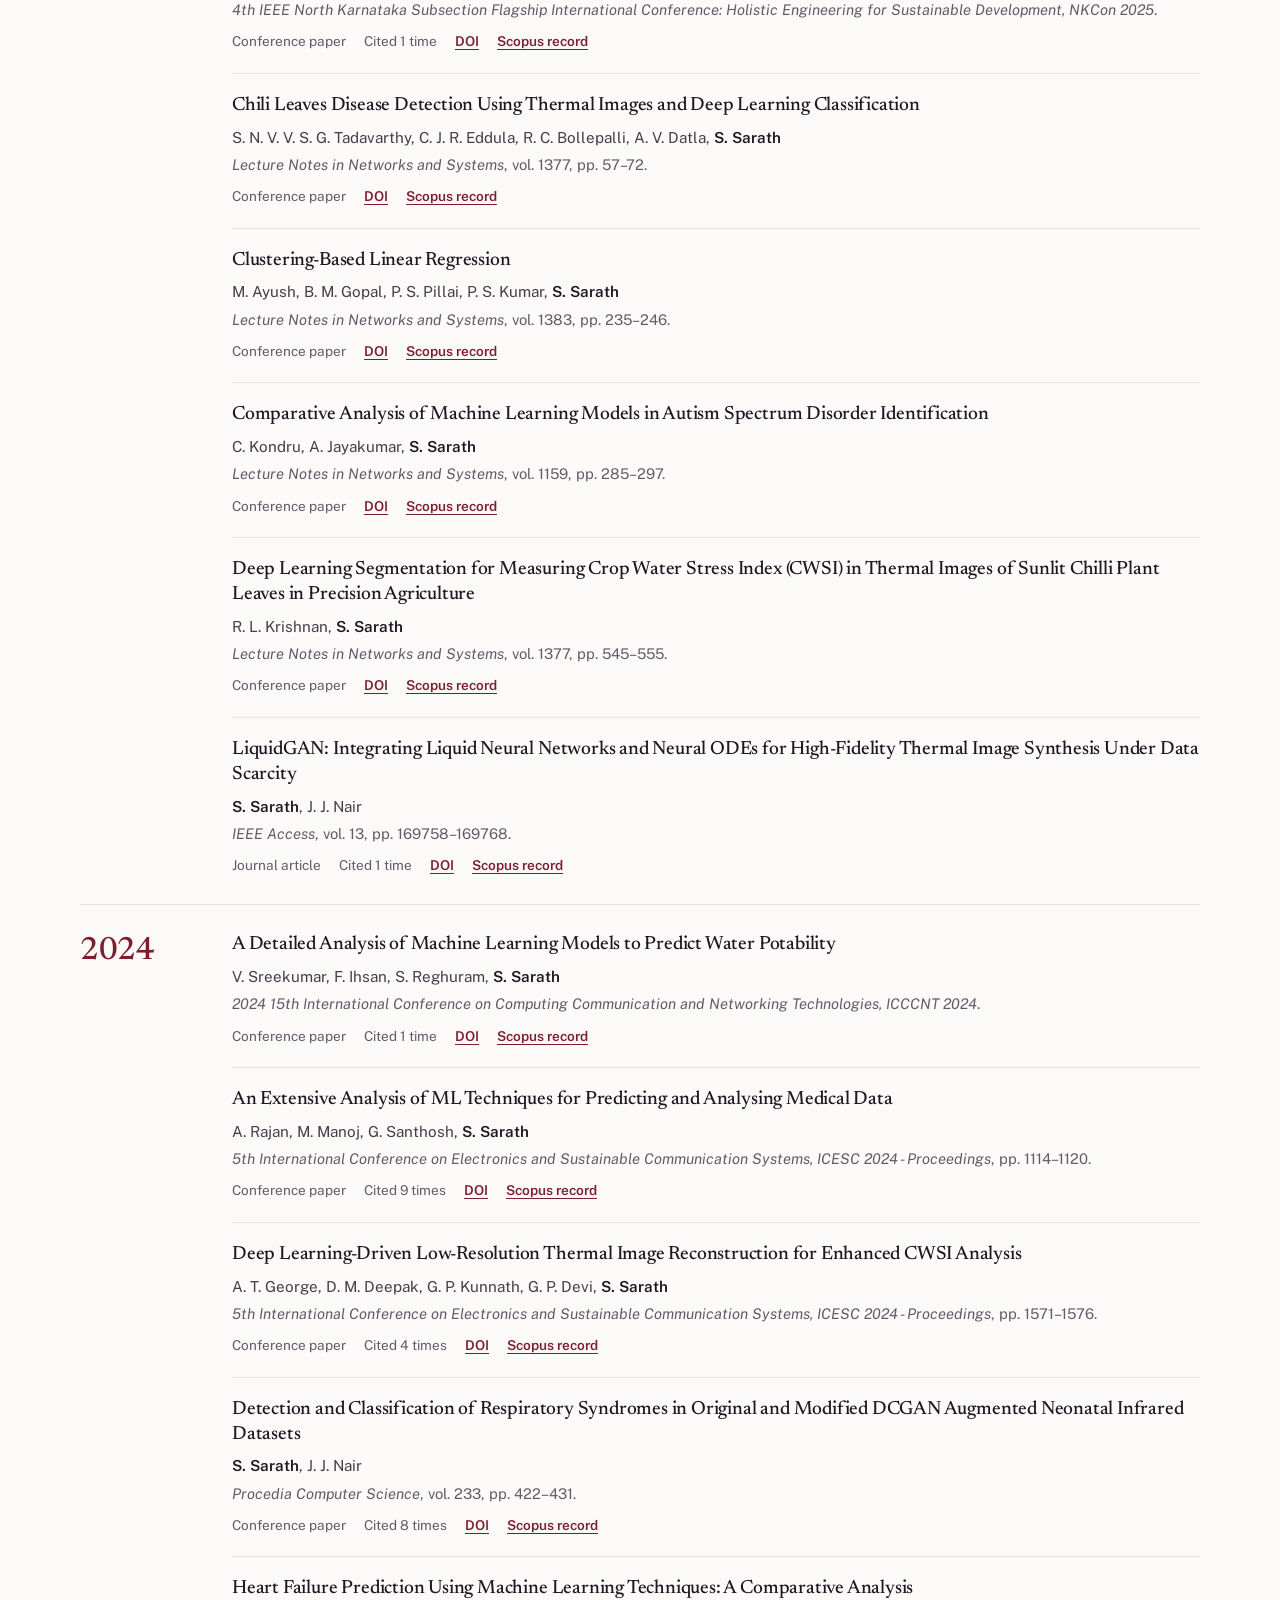
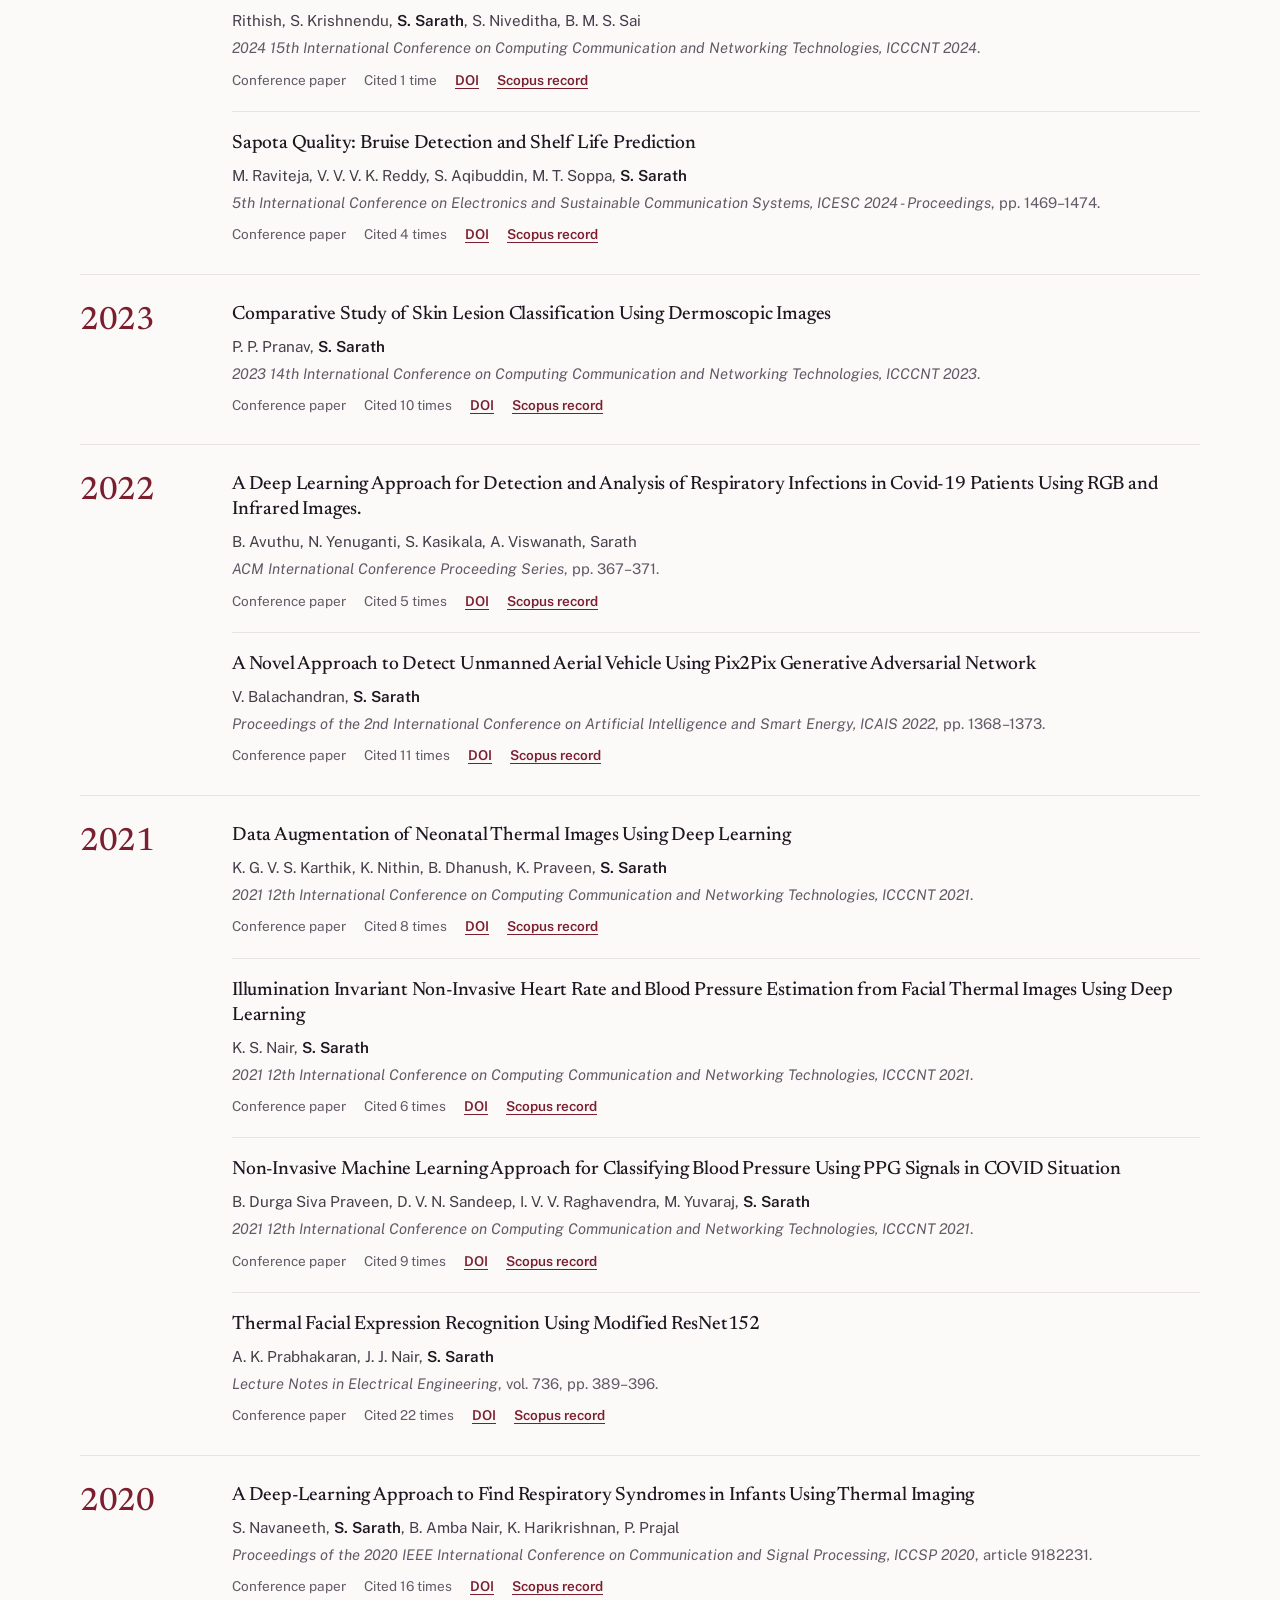
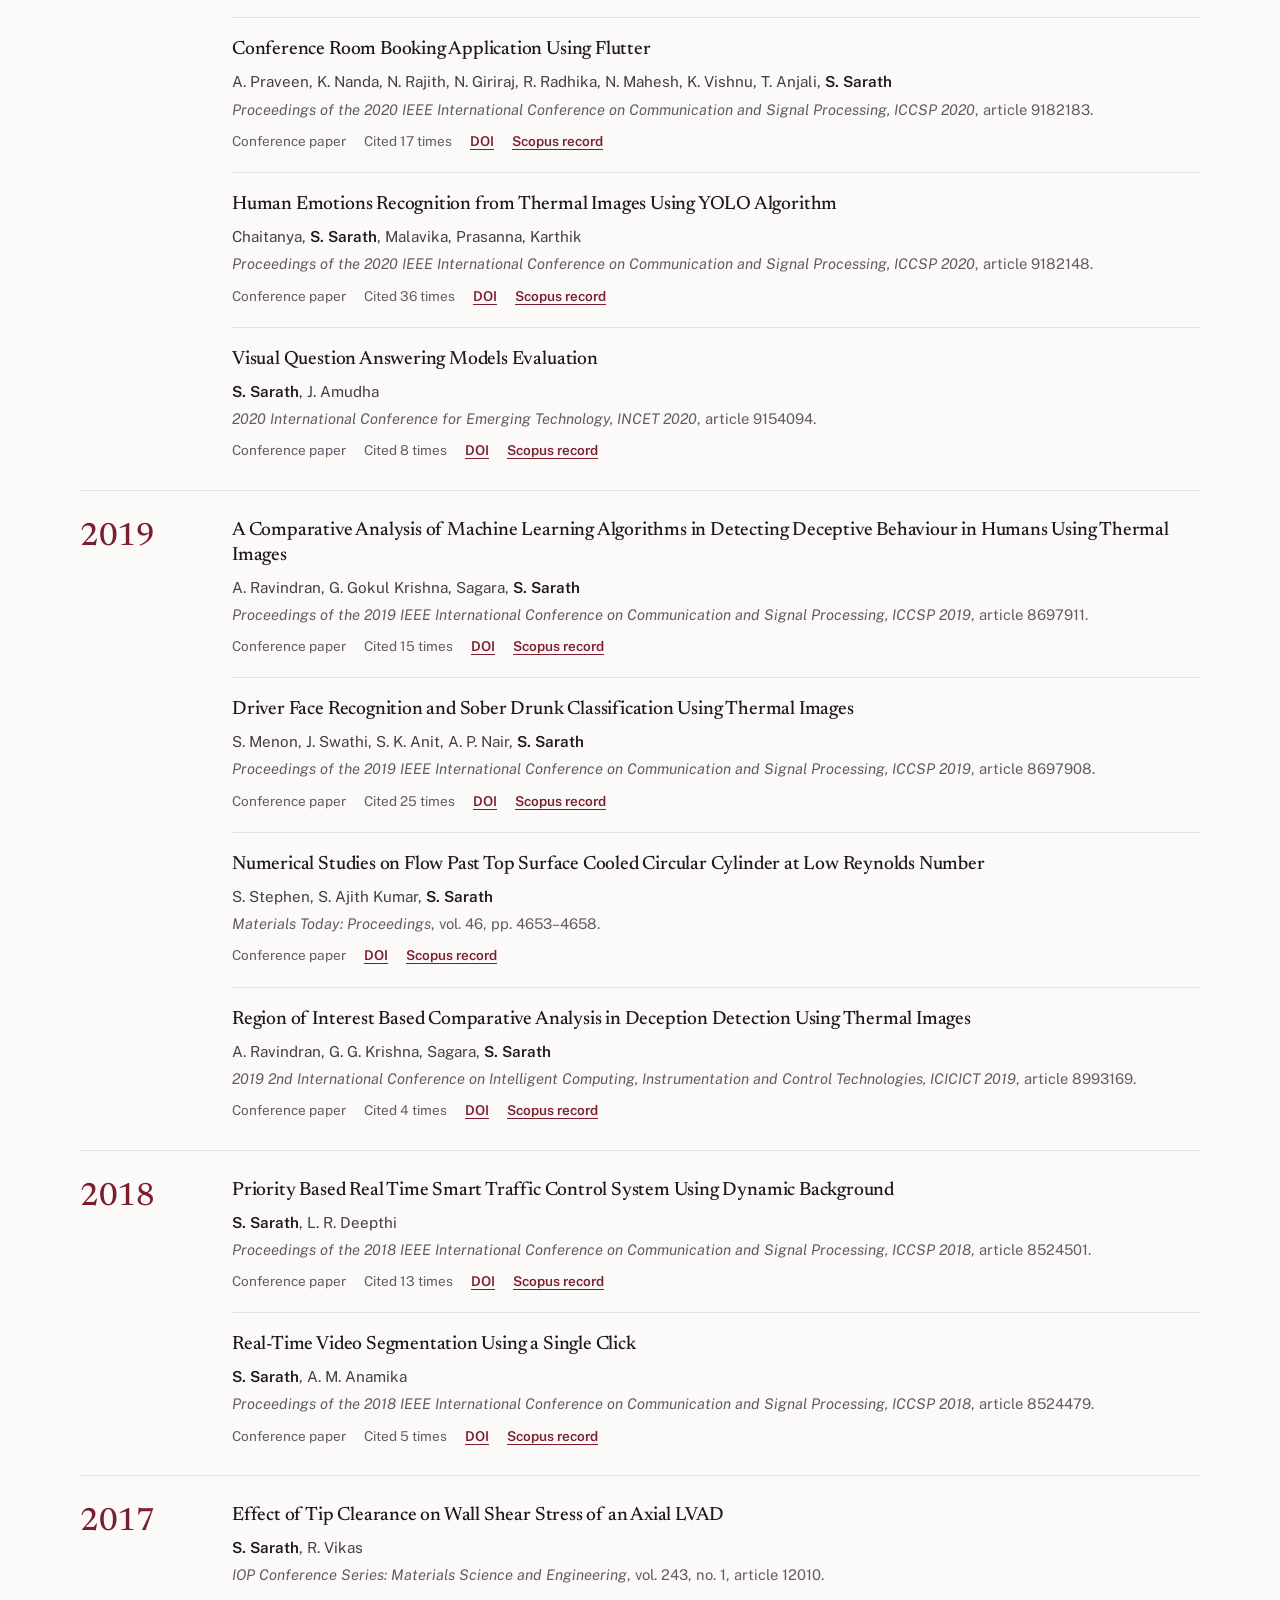
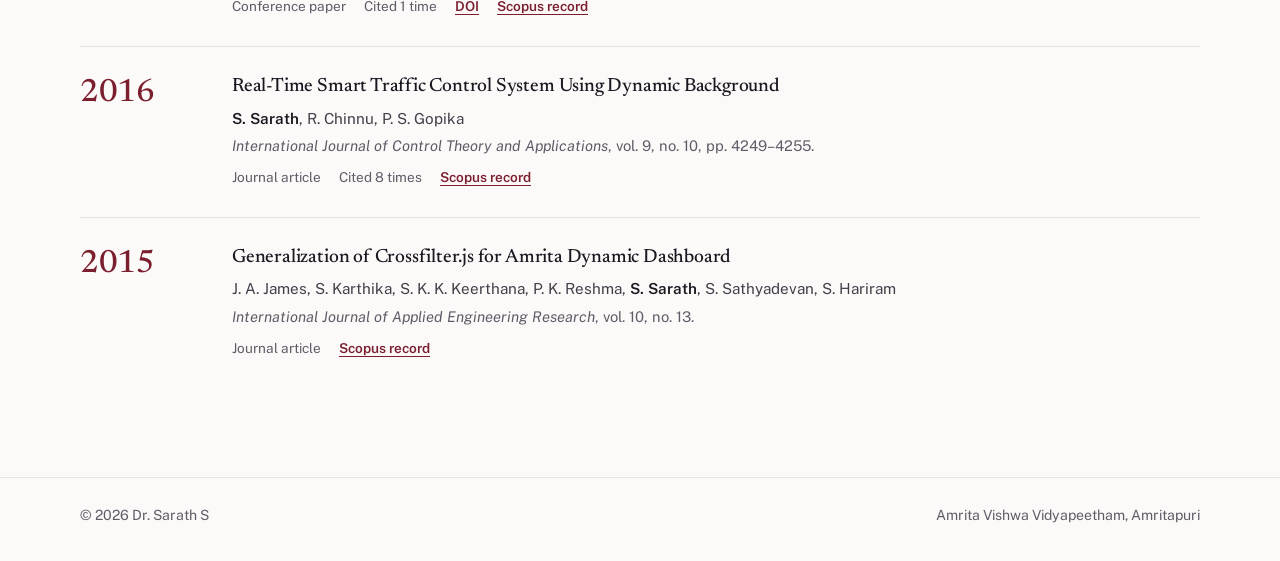
==== commit 4f8feb55: "Add files via upload" ====
--- a/publications.html
+++ b/publications.html
@@ -1,669 +1,380 @@
 <!DOCTYPE html>
-<html lang="en">
+<html lang="en-GB">
 <head>
   <meta charset="UTF-8">
   <meta name="viewport" content="width=device-width, initial-scale=1.0">
-  <meta name="description" content="Publication list of Dr. Sarath S, based on Scopus export.">
   <title>Publications | Dr. Sarath S</title>
+  <meta name="description" content="Complete publication list of Dr. Sarath S, Amrita Vishwa Vidyapeetham: 38 records from 2015 to 2026 on thermal imaging, generative models and applied machine learning.">
+  <link rel="canonical" href="https://drsaraths.github.io/publications.html">
+  <link rel="icon" href="favicon.svg" type="image/svg+xml">
+  <meta name="theme-color" content="#7b1e2e">
+  <link rel="preconnect" href="https://fonts.googleapis.com">
+  <link rel="preconnect" href="https://fonts.gstatic.com" crossorigin>
+  <link rel="stylesheet" href="https://fonts.googleapis.com/css2?family=Newsreader:opsz,wght@6..72,400;6..72,500;6..72,600&family=Public+Sans:ital,wght@0,400;0,500;0,600;1,400&display=swap">
   <link rel="stylesheet" href="style.css">
-  <style>
-    .pub-hero{padding:75px 0 55px;background:linear-gradient(180deg,#f8faff,#fff)}
-    .pub-hero h1{font-size:clamp(2.6rem,6vw,4.5rem);margin:0 0 14px}
-    .pub-hero p{max-width:760px;color:var(--muted);font-size:1.05rem}
-    .stats{display:grid;grid-template-columns:repeat(4,1fr);gap:14px;margin:35px 0}
-    .stat{padding:22px;background:#fff;border:1px solid var(--line);border-radius:15px}
-    .stat strong{display:block;font-size:1.8rem;line-height:1.2}
-    .stat span{color:var(--muted);font-size:.82rem}
-    .filters{position:sticky;top:72px;z-index:10;background:rgba(255,255,255,.96);backdrop-filter:blur(10px);border-bottom:1px solid var(--line);padding:16px 0}
-    .filter-row{display:grid;grid-template-columns:1fr 180px 210px;gap:12px}
-    .filter-row input,.filter-row select{width:100%;padding:12px 14px;border:1px solid var(--line);border-radius:10px;background:#fff;font:inherit;color:var(--ink)}
-    .pub-list{padding:45px 0 90px}
-    .pub-card{padding:28px 0;border-top:1px solid var(--line)}
-    .pub-top{display:flex;justify-content:space-between;align-items:center;gap:15px}
-    .pub-year-badge{font-weight:800;color:var(--accent)}
-    .pub-badges{display:flex;gap:8px;align-items:center;flex-wrap:wrap}
-    .status,.citations{font-size:.75rem;font-weight:700;padding:5px 9px;border-radius:999px;background:#eef1ff;color:var(--accent)}
-    .citations{background:#f2f4f7;color:#475467}
-    .pub-card h3{font-size:1.12rem;margin:12px 0 9px;max-width:900px}
-    .authors{margin:0 0 7px;font-weight:600}
-    .source{color:var(--muted);margin:0}
-    .pub-meta{display:flex;flex-wrap:wrap;gap:15px;margin-top:10px;color:#667085;font-size:.78rem}
-    .pub-actions{display:flex;gap:15px;margin-top:12px}
-    .pub-actions a{color:var(--accent);font-size:.86rem;font-weight:700}
-    .pub-actions a:hover{text-decoration:underline}
-    .source-note{font-size:.85rem;color:var(--muted);padding:20px 0}
-    .no-results{display:none;padding:40px 0;color:var(--muted)}
-    @media(max-width:800px){
-      .stats{grid-template-columns:repeat(2,1fr)}
-      .filter-row{grid-template-columns:1fr}
-      .filters{top:72px}
-      .pub-top{align-items:flex-start;flex-direction:column}
-    }
-  </style>
 </head>
 <body>
-<header class="site-header">
-  <nav class="nav container">
-    <a class="brand" href="index.html">Dr. Sarath S</a>
-    <button class="menu-toggle" aria-label="Open menu">☰</button>
-    <div class="nav-links">
-      <a href="index.html#about">About</a>
-      <a href="index.html#research">Research</a>
-      <a href="publications.html">Publications</a>
-      <a href="index.html#teaching">Teaching</a>
-      <a href="index.html#projects">Projects</a>
-      <a href="index.html#contact">Contact</a>
+  <a class="skip-link" href="#main">Skip to content</a>
+
+  <header class="site-header">
+    <nav class="nav container" aria-label="Main">
+      <a class="brand" href="index.html">Dr. Sarath S</a>
+      <button class="menu-toggle" aria-label="Toggle menu" aria-expanded="false">Menu</button>
+      <div class="nav-links">
+        <a href="index.html#research">Research</a>
+        <a href="index.html#current-work">Current work</a>
+        <a href="index.html#teaching">Teaching</a>
+        <a href="publications.html" aria-current="page">Publications</a>
+        <a href="index.html#contact">Contact</a>
+      </div>
+    </nav>
+  </header>
+
+  <main id="main">
+    <section class="page-head">
+      <div class="container">
+        <h1>Publications</h1>
+        <p class="summary">38 records from 2015 to 2026. Scopus lists 249 citations and an h-index of 9.</p>
+        <p>The list comes from a Scopus export. Citation counts reflect that export and will change over time.
+          Profiles: <a href="https://scholar.google.com/citations?hl=en&user=gVkkGKgAAAAJ" target="_blank" rel="noopener">Google Scholar</a>,
+          <a href="https://orcid.org/0000-0002-3009-3119" target="_blank" rel="noopener">ORCID</a>,
+          <a href="https://www.scopus.com/authid/detail.uri?authorId=57195948861" target="_blank" rel="noopener">Scopus</a>.</p>
+      </div>
+    </section>
+
+    <section class="filters" aria-label="Filter publications">
+      <div class="container">
+        <div class="filter-row">
+          <input id="search" type="search" placeholder="Search title, author or venue" aria-label="Search publications">
+          <select id="year-filter" aria-label="Filter by year">
+            <option value="">All years</option>
+            <option value="2026">2026</option>
+            <option value="2025">2025</option>
+            <option value="2024">2024</option>
+            <option value="2023">2023</option>
+            <option value="2022">2022</option>
+            <option value="2021">2021</option>
+            <option value="2020">2020</option>
+            <option value="2019">2019</option>
+            <option value="2018">2018</option>
+            <option value="2017">2017</option>
+            <option value="2016">2016</option>
+            <option value="2015">2015</option>
+          </select>
+          <select id="type-filter" aria-label="Filter by type">
+            <option value="">All types</option>
+            <option value="Journal article">Journal articles</option>
+            <option value="Conference paper">Conference papers</option>
+          </select>
+          <button type="button" id="reset-filters">Reset</button>
+        </div>
+        <p class="filter-count" id="filter-count" aria-live="polite"></p>
+      </div>
+    </section>
+
+    <section class="pub-list">
+      <div class="container">
+        <section class="year-group" aria-labelledby="y2026">
+          <h2 id="y2026">2026</h2>
+          <div>
+        <article class="pub-row" data-year="2026" data-type="Conference paper" data-text="a hybrid deep learning framework for detection, unmixing, and reconstruction of mixed pixels in thermal images a. k. fathima mariya s. sarath procedia computer science 2026 conference paper">
+          <h3 class="pub-title"><a href="https://doi.org/10.1016/j.procs.2026.06.139" target="_blank" rel="noopener">A Hybrid Deep Learning Framework for Detection, Unmixing, and Reconstruction of Mixed Pixels in Thermal Images</a></h3>
+          <p class="pub-authors">A. K. Fathima Mariya, <strong>S. Sarath</strong></p>
+          <p class="pub-venue"><em>Procedia Computer Science</em>, vol. 283, pp. 565–574.</p>
+          <p class="pub-meta"><span>Conference paper</span><span><a href="https://doi.org/10.1016/j.procs.2026.06.139" target="_blank" rel="noopener">DOI</a></span><span><a href="https://www.scopus.com/inward/record.uri?eid=2-s2.0-105046068459&amp;doi=10.1016%2fj.procs.2026.06.139&amp;partnerID=40&amp;md5=c1825c442a57f72081654187b2b997af" target="_blank" rel="noopener">Scopus record</a></span></p>
+        </article>
+        <article class="pub-row" data-year="2026" data-type="Conference paper" data-text="comparative analysis of thresholding and gmm-based methods for mixed pixel identification in thermal images a. k. fathima mariya s. sarath j. j. nair e. v. sunitha lecture notes in networks and systems 2026 conference paper">
+          <h3 class="pub-title"><a href="https://doi.org/10.1007/978-3-032-06668-8_14" target="_blank" rel="noopener">Comparative Analysis of Thresholding and GMM-Based Methods for Mixed Pixel Identification in Thermal Images</a></h3>
+          <p class="pub-authors">A. K. Fathima Mariya, <strong>S. Sarath</strong>, J. J. Nair, E. V. Sunitha</p>
+          <p class="pub-venue"><em>Lecture Notes in Networks and Systems</em>, vol. 1647, pp. 136–145.</p>
+          <p class="pub-meta"><span>Conference paper</span><span><a href="https://doi.org/10.1007/978-3-032-06668-8_14" target="_blank" rel="noopener">DOI</a></span><span><a href="https://www.scopus.com/inward/record.uri?eid=2-s2.0-105023411101&amp;doi=10.1007%2f978-3-032-06668-8_14&amp;partnerID=40&amp;md5=c5e24df00d964f234c4f54bd315787ba" target="_blank" rel="noopener">Scopus record</a></span></p>
+        </article>
+        <article class="pub-row" data-year="2026" data-type="Conference paper" data-text="enhanced rice leaf disease classification and estimation via convnext incorporating thermal and rgb images m. gokul raja s. sarath lecture notes in electrical engineering 2026 conference paper">
+          <h3 class="pub-title"><a href="https://doi.org/10.1007/978-981-95-0148-9_11" target="_blank" rel="noopener">Enhanced Rice Leaf Disease Classification and Estimation Via ConvNeXT Incorporating Thermal and RGB Images</a></h3>
+          <p class="pub-authors">M. Gokul Raja, <strong>S. Sarath</strong></p>
+          <p class="pub-venue"><em>Lecture Notes in Electrical Engineering</em>, vol. 1464, pp. 135–146.</p>
+          <p class="pub-meta"><span>Conference paper</span><span><a href="https://doi.org/10.1007/978-981-95-0148-9_11" target="_blank" rel="noopener">DOI</a></span><span><a href="https://www.scopus.com/inward/record.uri?eid=2-s2.0-105034832006&amp;doi=10.1007%2f978-981-95-0148-9_11&amp;partnerID=40&amp;md5=6b27370ea7ca8d42e927d405a7068590" target="_blank" rel="noopener">Scopus record</a></span></p>
+        </article>
+        <article class="pub-row" data-year="2026" data-type="Conference paper" data-text="impact of data preprocessing techniques on machine learning algorithms using cardiovascular disease datasets v. s. krishna g. krishna a. abhai a. krishnan s. sarath proceedings of 4th international conference on self sustainable artificial intelligence systems, icssas 2026 2026 conference paper">
+          <h3 class="pub-title"><a href="https://doi.org/10.1109/ICSSAS68835.2026.11559521" target="_blank" rel="noopener">Impact of Data Preprocessing Techniques on Machine Learning Algorithms Using Cardiovascular Disease Datasets</a></h3>
+          <p class="pub-authors">V. S. Krishna, G. Krishna, A. Abhai, A. Krishnan, <strong>S. Sarath</strong></p>
+          <p class="pub-venue"><em>Proceedings of 4th International Conference on Self Sustainable Artificial Intelligence Systems, ICSSAS 2026</em>, pp. 1794–1801.</p>
+          <p class="pub-meta"><span>Conference paper</span><span><a href="https://doi.org/10.1109/ICSSAS68835.2026.11559521" target="_blank" rel="noopener">DOI</a></span><span><a href="https://www.scopus.com/inward/record.uri?eid=2-s2.0-105044201096&amp;doi=10.1109%2fICSSAS68835.2026.11559521&amp;partnerID=40&amp;md5=d332c949138e1eab8fafc4177bad20a6" target="_blank" rel="noopener">Scopus record</a></span></p>
+        </article>
+        <article class="pub-row" data-year="2026" data-type="Journal article" data-text="unsupervised autoencoder detection with a local context-based correction for mixed pixels in thermal images s. sarath s. m. sachin e. v. sunitha j. j. nair smart agricultural technology 2026 journal article">
+          <h3 class="pub-title"><a href="https://doi.org/10.1016/j.atech.2026.101865" target="_blank" rel="noopener">Unsupervised Autoencoder Detection with a Local Context-Based Correction for Mixed Pixels in Thermal Images</a></h3>
+          <p class="pub-authors"><strong>S. Sarath</strong>, S. M. Sachin, E. V. Sunitha, J. J. Nair</p>
+          <p class="pub-venue"><em>Smart Agricultural Technology</em>, vol. 13, article 101865.</p>
+          <p class="pub-meta"><span>Journal article</span><span>Cited 1 time</span><span><a href="https://doi.org/10.1016/j.atech.2026.101865" target="_blank" rel="noopener">DOI</a></span><span><a href="https://www.scopus.com/inward/record.uri?eid=2-s2.0-105034189853&amp;doi=10.1016%2fj.atech.2026.101865&amp;partnerID=40&amp;md5=0d259fff645ab8f68b9c832862a4048d" target="_blank" rel="noopener">Scopus record</a></span></p>
+        </article>
+          </div>
+        </section>
+        <section class="year-group" aria-labelledby="y2025">
+          <h2 id="y2025">2025</h2>
+          <div>
+        <article class="pub-row" data-year="2025" data-type="Conference paper" data-text="algorithmic-symphony: machine learning classification models across diverse datasets for performance evaluation and comparison s. adithya krishna r. sreeram a. rauniyar b. m. reddy s. sarath lecture notes in networks and systems 2025 conference paper">
+          <h3 class="pub-title"><a href="https://doi.org/10.1007/978-981-96-4145-1_5" target="_blank" rel="noopener">Algorithmic-Symphony: Machine Learning Classification Models Across Diverse Datasets for Performance Evaluation and Comparison</a></h3>
+          <p class="pub-authors">S. Adithya Krishna, R. Sreeram, A. Rauniyar, B. M. Reddy, <strong>S. Sarath</strong></p>
+          <p class="pub-venue"><em>Lecture Notes in Networks and Systems</em>, vol. 1319, pp. 53–67.</p>
+          <p class="pub-meta"><span>Conference paper</span><span><a href="https://doi.org/10.1007/978-981-96-4145-1_5" target="_blank" rel="noopener">DOI</a></span><span><a href="https://www.scopus.com/inward/record.uri?eid=2-s2.0-105014417843&amp;doi=10.1007%2f978-981-96-4145-1_5&amp;partnerID=40&amp;md5=8ef291baed5f687270f9487672fccd54" target="_blank" rel="noopener">Scopus record</a></span></p>
+        </article>
+        <article class="pub-row" data-year="2025" data-type="Conference paper" data-text="autonomous intra campus navigation system k. kabil pranav g. pirai soodan s. sarath d. yathis kumar k. p. peeyush 4th ieee north karnataka subsection flagship international conference: holistic engineering for sustainable development, nkcon 2025 2025 conference paper">
+          <h3 class="pub-title"><a href="https://doi.org/10.1109/NKCon66957.2025.11345803" target="_blank" rel="noopener">Autonomous Intra Campus Navigation System</a></h3>
+          <p class="pub-authors">K. Kabil Pranav, G. Pirai Soodan, <strong>S. Sarath</strong>, D. Yathis Kumar, K. P. Peeyush</p>
+          <p class="pub-venue"><em>4th IEEE North Karnataka Subsection Flagship International Conference: Holistic Engineering for Sustainable Development, NKCon 2025</em>.</p>
+          <p class="pub-meta"><span>Conference paper</span><span>Cited 1 time</span><span><a href="https://doi.org/10.1109/NKCon66957.2025.11345803" target="_blank" rel="noopener">DOI</a></span><span><a href="https://www.scopus.com/inward/record.uri?eid=2-s2.0-105033087092&amp;doi=10.1109%2fNKCon66957.2025.11345803&amp;partnerID=40&amp;md5=7b1bce6ea22029af64dacd188a98c6c5" target="_blank" rel="noopener">Scopus record</a></span></p>
+        </article>
+        <article class="pub-row" data-year="2025" data-type="Conference paper" data-text="chili leaves disease detection using thermal images and deep learning classification s. n. v. v. s. g. tadavarthy c. j. r. eddula r. c. bollepalli a. v. datla s. sarath lecture notes in networks and systems 2025 conference paper">
+          <h3 class="pub-title"><a href="https://doi.org/10.1007/978-981-96-5370-6_5" target="_blank" rel="noopener">Chili Leaves Disease Detection Using Thermal Images and Deep Learning Classification</a></h3>
+          <p class="pub-authors">S. N. V. V. S. G. Tadavarthy, C. J. R. Eddula, R. C. Bollepalli, A. V. Datla, <strong>S. Sarath</strong></p>
+          <p class="pub-venue"><em>Lecture Notes in Networks and Systems</em>, vol. 1377, pp. 57–72.</p>
+          <p class="pub-meta"><span>Conference paper</span><span><a href="https://doi.org/10.1007/978-981-96-5370-6_5" target="_blank" rel="noopener">DOI</a></span><span><a href="https://www.scopus.com/inward/record.uri?eid=2-s2.0-105018800264&amp;doi=10.1007%2f978-981-96-5370-6_5&amp;partnerID=40&amp;md5=9899303ca1d5d4b03c3aaea037e7d42a" target="_blank" rel="noopener">Scopus record</a></span></p>
+        </article>
+        <article class="pub-row" data-year="2025" data-type="Conference paper" data-text="clustering-based linear regression m. ayush b. m. gopal p. s. pillai p. s. kumar s. sarath lecture notes in networks and systems 2025 conference paper">
+          <h3 class="pub-title"><a href="https://doi.org/10.1007/978-981-96-5754-4_21" target="_blank" rel="noopener">Clustering-Based Linear Regression</a></h3>
+          <p class="pub-authors">M. Ayush, B. M. Gopal, P. S. Pillai, P. S. Kumar, <strong>S. Sarath</strong></p>
+          <p class="pub-venue"><em>Lecture Notes in Networks and Systems</em>, vol. 1383, pp. 235–246.</p>
+          <p class="pub-meta"><span>Conference paper</span><span><a href="https://doi.org/10.1007/978-981-96-5754-4_21" target="_blank" rel="noopener">DOI</a></span><span><a href="https://www.scopus.com/inward/record.uri?eid=2-s2.0-105015300433&amp;doi=10.1007%2f978-981-96-5754-4_21&amp;partnerID=40&amp;md5=c134fc2d434c128c31b95dfd2f457a25" target="_blank" rel="noopener">Scopus record</a></span></p>
+        </article>
+        <article class="pub-row" data-year="2025" data-type="Conference paper" data-text="comparative analysis of machine learning models in autism spectrum disorder identification c. kondru a. jayakumar s. sarath lecture notes in networks and systems 2025 conference paper">
+          <h3 class="pub-title"><a href="https://doi.org/10.1007/978-981-97-8526-1_22" target="_blank" rel="noopener">Comparative Analysis of Machine Learning Models in Autism Spectrum Disorder Identification</a></h3>
+          <p class="pub-authors">C. Kondru, A. Jayakumar, <strong>S. Sarath</strong></p>
+          <p class="pub-venue"><em>Lecture Notes in Networks and Systems</em>, vol. 1159, pp. 285–297.</p>
+          <p class="pub-meta"><span>Conference paper</span><span><a href="https://doi.org/10.1007/978-981-97-8526-1_22" target="_blank" rel="noopener">DOI</a></span><span><a href="https://www.scopus.com/inward/record.uri?eid=2-s2.0-105003857624&amp;doi=10.1007%2f978-981-97-8526-1_22&amp;partnerID=40&amp;md5=5c26c5e62d32d257d1ae74e29a1b07d1" target="_blank" rel="noopener">Scopus record</a></span></p>
+        </article>
+        <article class="pub-row" data-year="2025" data-type="Conference paper" data-text="deep learning segmentation for measuring crop water stress index (cwsi) in thermal images of sunlit chilli plant leaves in precision agriculture r. l. krishnan s. sarath lecture notes in networks and systems 2025 conference paper">
+          <h3 class="pub-title"><a href="https://doi.org/10.1007/978-981-96-5370-6_40" target="_blank" rel="noopener">Deep Learning Segmentation for Measuring Crop Water Stress Index (CWSI) in Thermal Images of Sunlit Chilli Plant Leaves in Precision Agriculture</a></h3>
+          <p class="pub-authors">R. L. Krishnan, <strong>S. Sarath</strong></p>
+          <p class="pub-venue"><em>Lecture Notes in Networks and Systems</em>, vol. 1377, pp. 545–555.</p>
+          <p class="pub-meta"><span>Conference paper</span><span><a href="https://doi.org/10.1007/978-981-96-5370-6_40" target="_blank" rel="noopener">DOI</a></span><span><a href="https://www.scopus.com/inward/record.uri?eid=2-s2.0-105018795945&amp;doi=10.1007%2f978-981-96-5370-6_40&amp;partnerID=40&amp;md5=1e87ae010f071366e2c645f0a6b07466" target="_blank" rel="noopener">Scopus record</a></span></p>
+        </article>
+        <article class="pub-row" data-year="2025" data-type="Journal article" data-text="liquidgan: integrating liquid neural networks and neural odes for high-fidelity thermal image synthesis under data scarcity s. sarath j. j. nair ieee access 2025 journal article">
+          <h3 class="pub-title"><a href="https://doi.org/10.1109/ACCESS.2025.3612038" target="_blank" rel="noopener">LiquidGAN: Integrating Liquid Neural Networks and Neural ODEs for High-Fidelity Thermal Image Synthesis Under Data Scarcity</a></h3>
+          <p class="pub-authors"><strong>S. Sarath</strong>, J. J. Nair</p>
+          <p class="pub-venue"><em>IEEE Access</em>, vol. 13, pp. 169758–169768.</p>
+          <p class="pub-meta"><span>Journal article</span><span>Cited 1 time</span><span><a href="https://doi.org/10.1109/ACCESS.2025.3612038" target="_blank" rel="noopener">DOI</a></span><span><a href="https://www.scopus.com/inward/record.uri?eid=2-s2.0-105016737962&amp;doi=10.1109%2fACCESS.2025.3612038&amp;partnerID=40&amp;md5=776dddb08d6fea3c997fa12c99905dd6" target="_blank" rel="noopener">Scopus record</a></span></p>
+        </article>
+          </div>
+        </section>
+        <section class="year-group" aria-labelledby="y2024">
+          <h2 id="y2024">2024</h2>
+          <div>
+        <article class="pub-row" data-year="2024" data-type="Conference paper" data-text="a detailed analysis of machine learning models to predict water potability v. sreekumar f. ihsan s. reghuram s. sarath 2024 15th international conference on computing communication and networking technologies, icccnt 2024 2024 conference paper">
+          <h3 class="pub-title"><a href="https://doi.org/10.1109/ICCCNT61001.2024.10725826" target="_blank" rel="noopener">A Detailed Analysis of Machine Learning Models to Predict Water Potability</a></h3>
+          <p class="pub-authors">V. Sreekumar, F. Ihsan, S. Reghuram, <strong>S. Sarath</strong></p>
+          <p class="pub-venue"><em>2024 15th International Conference on Computing Communication and Networking Technologies, ICCCNT 2024</em>.</p>
+          <p class="pub-meta"><span>Conference paper</span><span>Cited 1 time</span><span><a href="https://doi.org/10.1109/ICCCNT61001.2024.10725826" target="_blank" rel="noopener">DOI</a></span><span><a href="https://www.scopus.com/inward/record.uri?eid=2-s2.0-85213043366&amp;doi=10.1109%2fICCCNT61001.2024.10725826&amp;partnerID=40&amp;md5=9c1973bf16a8711d1dac82dec6a15c7c" target="_blank" rel="noopener">Scopus record</a></span></p>
+        </article>
+        <article class="pub-row" data-year="2024" data-type="Conference paper" data-text="an extensive analysis of ml techniques for predicting and analysing medical data a. rajan m. manoj g. santhosh s. sarath 5th international conference on electronics and sustainable communication systems, icesc 2024 - proceedings 2024 conference paper">
+          <h3 class="pub-title"><a href="https://doi.org/10.1109/ICESC60852.2024.10689815" target="_blank" rel="noopener">An Extensive Analysis of ML Techniques for Predicting and Analysing Medical Data</a></h3>
+          <p class="pub-authors">A. Rajan, M. Manoj, G. Santhosh, <strong>S. Sarath</strong></p>
+          <p class="pub-venue"><em>5th International Conference on Electronics and Sustainable Communication Systems, ICESC 2024 - Proceedings</em>, pp. 1114–1120.</p>
+          <p class="pub-meta"><span>Conference paper</span><span>Cited 9 times</span><span><a href="https://doi.org/10.1109/ICESC60852.2024.10689815" target="_blank" rel="noopener">DOI</a></span><span><a href="https://www.scopus.com/inward/record.uri?eid=2-s2.0-85206640315&amp;doi=10.1109%2fICESC60852.2024.10689815&amp;partnerID=40&amp;md5=908dcf01c2c9964fb449bd39b6c491bf" target="_blank" rel="noopener">Scopus record</a></span></p>
+        </article>
+        <article class="pub-row" data-year="2024" data-type="Conference paper" data-text="deep learning-driven low-resolution thermal image reconstruction for enhanced cwsi analysis a. t. george d. m. deepak g. p. kunnath g. p. devi s. sarath 5th international conference on electronics and sustainable communication systems, icesc 2024 - proceedings 2024 conference paper">
+          <h3 class="pub-title"><a href="https://doi.org/10.1109/ICESC60852.2024.10689781" target="_blank" rel="noopener">Deep Learning-Driven Low-Resolution Thermal Image Reconstruction for Enhanced CWSI Analysis</a></h3>
+          <p class="pub-authors">A. T. George, D. M. Deepak, G. P. Kunnath, G. P. Devi, <strong>S. Sarath</strong></p>
+          <p class="pub-venue"><em>5th International Conference on Electronics and Sustainable Communication Systems, ICESC 2024 - Proceedings</em>, pp. 1571–1576.</p>
+          <p class="pub-meta"><span>Conference paper</span><span>Cited 4 times</span><span><a href="https://doi.org/10.1109/ICESC60852.2024.10689781" target="_blank" rel="noopener">DOI</a></span><span><a href="https://www.scopus.com/inward/record.uri?eid=2-s2.0-85206692523&amp;doi=10.1109%2fICESC60852.2024.10689781&amp;partnerID=40&amp;md5=e6c47785bd43ea98741a92812e25c974" target="_blank" rel="noopener">Scopus record</a></span></p>
+        </article>
+        <article class="pub-row" data-year="2024" data-type="Conference paper" data-text="detection and classification of respiratory syndromes in original and modified dcgan augmented neonatal infrared datasets s. sarath j. j. nair procedia computer science 2024 conference paper">
+          <h3 class="pub-title"><a href="https://doi.org/10.1016/j.procs.2024.03.232" target="_blank" rel="noopener">Detection and Classification of Respiratory Syndromes in Original and Modified DCGAN Augmented Neonatal Infrared Datasets</a></h3>
+          <p class="pub-authors"><strong>S. Sarath</strong>, J. J. Nair</p>
+          <p class="pub-venue"><em>Procedia Computer Science</em>, vol. 233, pp. 422–431.</p>
+          <p class="pub-meta"><span>Conference paper</span><span>Cited 8 times</span><span><a href="https://doi.org/10.1016/j.procs.2024.03.232" target="_blank" rel="noopener">DOI</a></span><span><a href="https://www.scopus.com/inward/record.uri?eid=2-s2.0-85192451465&amp;doi=10.1016%2fj.procs.2024.03.232&amp;partnerID=40&amp;md5=820b916a53d20e63299e6fb9f9640c81" target="_blank" rel="noopener">Scopus record</a></span></p>
+        </article>
+        <article class="pub-row" data-year="2024" data-type="Conference paper" data-text="heart failure prediction using machine learning techniques: a comparative analysis rithish s. krishnendu s. sarath s. niveditha b. m. s. sai 2024 15th international conference on computing communication and networking technologies, icccnt 2024 2024 conference paper">
+          <h3 class="pub-title"><a href="https://doi.org/10.1109/ICCCNT61001.2024.10724418" target="_blank" rel="noopener">Heart Failure Prediction Using Machine Learning Techniques: A Comparative Analysis</a></h3>
+          <p class="pub-authors">Rithish, S. Krishnendu, <strong>S. Sarath</strong>, S. Niveditha, B. M. S. Sai</p>
+          <p class="pub-venue"><em>2024 15th International Conference on Computing Communication and Networking Technologies, ICCCNT 2024</em>.</p>
+          <p class="pub-meta"><span>Conference paper</span><span>Cited 1 time</span><span><a href="https://doi.org/10.1109/ICCCNT61001.2024.10724418" target="_blank" rel="noopener">DOI</a></span><span><a href="https://www.scopus.com/inward/record.uri?eid=2-s2.0-85211109742&amp;doi=10.1109%2fICCCNT61001.2024.10724418&amp;partnerID=40&amp;md5=9f64785712d9a400a7447587f72ed535" target="_blank" rel="noopener">Scopus record</a></span></p>
+        </article>
+        <article class="pub-row" data-year="2024" data-type="Conference paper" data-text="sapota quality: bruise detection and shelf life prediction m. raviteja v. v. v. k. reddy s. aqibuddin m. t. soppa s. sarath 5th international conference on electronics and sustainable communication systems, icesc 2024 - proceedings 2024 conference paper">
+          <h3 class="pub-title"><a href="https://doi.org/10.1109/ICESC60852.2024.10689849" target="_blank" rel="noopener">Sapota Quality: Bruise Detection and Shelf Life Prediction</a></h3>
+          <p class="pub-authors">M. Raviteja, V. V. V. K. Reddy, S. Aqibuddin, M. T. Soppa, <strong>S. Sarath</strong></p>
+          <p class="pub-venue"><em>5th International Conference on Electronics and Sustainable Communication Systems, ICESC 2024 - Proceedings</em>, pp. 1469–1474.</p>
+          <p class="pub-meta"><span>Conference paper</span><span>Cited 4 times</span><span><a href="https://doi.org/10.1109/ICESC60852.2024.10689849" target="_blank" rel="noopener">DOI</a></span><span><a href="https://www.scopus.com/inward/record.uri?eid=2-s2.0-85206628810&amp;doi=10.1109%2fICESC60852.2024.10689849&amp;partnerID=40&amp;md5=f9cec2c130abc6e606c4ebca4f16e781" target="_blank" rel="noopener">Scopus record</a></span></p>
+        </article>
+          </div>
+        </section>
+        <section class="year-group" aria-labelledby="y2023">
+          <h2 id="y2023">2023</h2>
+          <div>
+        <article class="pub-row" data-year="2023" data-type="Conference paper" data-text="comparative study of skin lesion classification using dermoscopic images p. p. pranav s. sarath 2023 14th international conference on computing communication and networking technologies, icccnt 2023 2023 conference paper">
+          <h3 class="pub-title"><a href="https://doi.org/10.1109/ICCCNT56998.2023.10307324" target="_blank" rel="noopener">Comparative Study of Skin Lesion Classification Using Dermoscopic Images</a></h3>
+          <p class="pub-authors">P. P. Pranav, <strong>S. Sarath</strong></p>
+          <p class="pub-venue"><em>2023 14th International Conference on Computing Communication and Networking Technologies, ICCCNT 2023</em>.</p>
+          <p class="pub-meta"><span>Conference paper</span><span>Cited 10 times</span><span><a href="https://doi.org/10.1109/ICCCNT56998.2023.10307324" target="_blank" rel="noopener">DOI</a></span><span><a href="https://www.scopus.com/inward/record.uri?eid=2-s2.0-85179851519&amp;doi=10.1109%2fICCCNT56998.2023.10307324&amp;partnerID=40&amp;md5=dfe9ce798271d408a41d1b6e36a149f4" target="_blank" rel="noopener">Scopus record</a></span></p>
+        </article>
+          </div>
+        </section>
+        <section class="year-group" aria-labelledby="y2022">
+          <h2 id="y2022">2022</h2>
+          <div>
+        <article class="pub-row" data-year="2022" data-type="Conference paper" data-text="a deep learning approach for detection and analysis of respiratory infections in covid-19 patients using rgb and infrared images. b. avuthu n. yenuganti s. kasikala a. viswanath sarath acm international conference proceeding series 2022 conference paper">
+          <h3 class="pub-title"><a href="https://doi.org/10.1145/3549206.3549272" target="_blank" rel="noopener">A Deep Learning Approach for Detection and Analysis of Respiratory Infections in Covid-19 Patients Using RGB and Infrared Images.</a></h3>
+          <p class="pub-authors">B. Avuthu, N. Yenuganti, S. Kasikala, A. Viswanath, Sarath</p>
+          <p class="pub-venue"><em>ACM International Conference Proceeding Series</em>, pp. 367–371.</p>
+          <p class="pub-meta"><span>Conference paper</span><span>Cited 5 times</span><span><a href="https://doi.org/10.1145/3549206.3549272" target="_blank" rel="noopener">DOI</a></span><span><a href="https://www.scopus.com/inward/record.uri?eid=2-s2.0-85141150046&amp;doi=10.1145%2f3549206.3549272&amp;partnerID=40&amp;md5=6b9e112c4dafda17e9849e7e3db84931" target="_blank" rel="noopener">Scopus record</a></span></p>
+        </article>
+        <article class="pub-row" data-year="2022" data-type="Conference paper" data-text="a novel approach to detect unmanned aerial vehicle using pix2pix generative adversarial network v. balachandran s. sarath proceedings of the 2nd international conference on artificial intelligence and smart energy, icais 2022 2022 conference paper">
+          <h3 class="pub-title"><a href="https://doi.org/10.1109/ICAIS53314.2022.9742902" target="_blank" rel="noopener">A Novel Approach to Detect Unmanned Aerial Vehicle Using Pix2Pix Generative Adversarial Network</a></h3>
+          <p class="pub-authors">V. Balachandran, <strong>S. Sarath</strong></p>
+          <p class="pub-venue"><em>Proceedings of the 2nd International Conference on Artificial Intelligence and Smart Energy, ICAIS 2022</em>, pp. 1368–1373.</p>
+          <p class="pub-meta"><span>Conference paper</span><span>Cited 11 times</span><span><a href="https://doi.org/10.1109/ICAIS53314.2022.9742902" target="_blank" rel="noopener">DOI</a></span><span><a href="https://www.scopus.com/inward/record.uri?eid=2-s2.0-85128236203&amp;doi=10.1109%2fICAIS53314.2022.9742902&amp;partnerID=40&amp;md5=55b301046143c8e89b9a77d48d447890" target="_blank" rel="noopener">Scopus record</a></span></p>
+        </article>
+          </div>
+        </section>
+        <section class="year-group" aria-labelledby="y2021">
+          <h2 id="y2021">2021</h2>
+          <div>
+        <article class="pub-row" data-year="2021" data-type="Conference paper" data-text="data augmentation of neonatal thermal images using deep learning k. g. v. s. karthik k. nithin b. dhanush k. praveen s. sarath 2021 12th international conference on computing communication and networking technologies, icccnt 2021 2021 conference paper">
+          <h3 class="pub-title"><a href="https://doi.org/10.1109/ICCCNT51525.2021.9579769" target="_blank" rel="noopener">Data Augmentation of Neonatal Thermal Images Using Deep Learning</a></h3>
+          <p class="pub-authors">K. G. V. S. Karthik, K. Nithin, B. Dhanush, K. Praveen, <strong>S. Sarath</strong></p>
+          <p class="pub-venue"><em>2021 12th International Conference on Computing Communication and Networking Technologies, ICCCNT 2021</em>.</p>
+          <p class="pub-meta"><span>Conference paper</span><span>Cited 8 times</span><span><a href="https://doi.org/10.1109/ICCCNT51525.2021.9579769" target="_blank" rel="noopener">DOI</a></span><span><a href="https://www.scopus.com/inward/record.uri?eid=2-s2.0-85126240752&amp;doi=10.1109%2fICCCNT51525.2021.9579769&amp;partnerID=40&amp;md5=21b6ea91d1235ed6a89d7e7e98fec087" target="_blank" rel="noopener">Scopus record</a></span></p>
+        </article>
+        <article class="pub-row" data-year="2021" data-type="Conference paper" data-text="illumination invariant non-invasive heart rate and blood pressure estimation from facial thermal images using deep learning k. s. nair s. sarath 2021 12th international conference on computing communication and networking technologies, icccnt 2021 2021 conference paper">
+          <h3 class="pub-title"><a href="https://doi.org/10.1109/ICCCNT51525.2021.9579621" target="_blank" rel="noopener">Illumination Invariant Non-Invasive Heart Rate and Blood Pressure Estimation from Facial Thermal Images Using Deep Learning</a></h3>
+          <p class="pub-authors">K. S. Nair, <strong>S. Sarath</strong></p>
+          <p class="pub-venue"><em>2021 12th International Conference on Computing Communication and Networking Technologies, ICCCNT 2021</em>.</p>
+          <p class="pub-meta"><span>Conference paper</span><span>Cited 6 times</span><span><a href="https://doi.org/10.1109/ICCCNT51525.2021.9579621" target="_blank" rel="noopener">DOI</a></span><span><a href="https://www.scopus.com/inward/record.uri?eid=2-s2.0-85126190537&amp;doi=10.1109%2fICCCNT51525.2021.9579621&amp;partnerID=40&amp;md5=0f32cdddca26b41ec0331a040ee0ddac" target="_blank" rel="noopener">Scopus record</a></span></p>
+        </article>
+        <article class="pub-row" data-year="2021" data-type="Conference paper" data-text="non-invasive machine learning approach for classifying blood pressure using ppg signals in covid situation b. durga siva praveen d. v. n. sandeep i. v. v. raghavendra m. yuvaraj s. sarath 2021 12th international conference on computing communication and networking technologies, icccnt 2021 2021 conference paper">
+          <h3 class="pub-title"><a href="https://doi.org/10.1109/ICCCNT51525.2021.9579535" target="_blank" rel="noopener">Non-Invasive Machine Learning Approach for Classifying Blood Pressure Using PPG Signals in COVID Situation</a></h3>
+          <p class="pub-authors">B. Durga Siva Praveen, D. V. N. Sandeep, I. V. V. Raghavendra, M. Yuvaraj, <strong>S. Sarath</strong></p>
+          <p class="pub-venue"><em>2021 12th International Conference on Computing Communication and Networking Technologies, ICCCNT 2021</em>.</p>
+          <p class="pub-meta"><span>Conference paper</span><span>Cited 9 times</span><span><a href="https://doi.org/10.1109/ICCCNT51525.2021.9579535" target="_blank" rel="noopener">DOI</a></span><span><a href="https://www.scopus.com/inward/record.uri?eid=2-s2.0-85126189953&amp;doi=10.1109%2fICCCNT51525.2021.9579535&amp;partnerID=40&amp;md5=edacdef57d9f2bbb4075540fa8f9a210" target="_blank" rel="noopener">Scopus record</a></span></p>
+        </article>
+        <article class="pub-row" data-year="2021" data-type="Conference paper" data-text="thermal facial expression recognition using modified resnet152 a. k. prabhakaran j. j. nair s. sarath lecture notes in electrical engineering 2021 conference paper">
+          <h3 class="pub-title"><a href="https://doi.org/10.1007/978-981-33-6987-0_32" target="_blank" rel="noopener">Thermal Facial Expression Recognition Using Modified ResNet152</a></h3>
+          <p class="pub-authors">A. K. Prabhakaran, J. J. Nair, <strong>S. Sarath</strong></p>
+          <p class="pub-venue"><em>Lecture Notes in Electrical Engineering</em>, vol. 736, pp. 389–396.</p>
+          <p class="pub-meta"><span>Conference paper</span><span>Cited 22 times</span><span><a href="https://doi.org/10.1007/978-981-33-6987-0_32" target="_blank" rel="noopener">DOI</a></span><span><a href="https://www.scopus.com/inward/record.uri?eid=2-s2.0-85111153659&amp;doi=10.1007%2f978-981-33-6987-0_32&amp;partnerID=40&amp;md5=1564efff2175cc01421266e3e703aab5" target="_blank" rel="noopener">Scopus record</a></span></p>
+        </article>
+          </div>
+        </section>
+        <section class="year-group" aria-labelledby="y2020">
+          <h2 id="y2020">2020</h2>
+          <div>
+        <article class="pub-row" data-year="2020" data-type="Conference paper" data-text="a deep-learning approach to find respiratory syndromes in infants using thermal imaging s. navaneeth s. sarath b. amba nair k. harikrishnan p. prajal proceedings of the 2020 ieee international conference on communication and signal processing, iccsp 2020 2020 conference paper">
+          <h3 class="pub-title"><a href="https://doi.org/10.1109/ICCSP48568.2020.9182231" target="_blank" rel="noopener">A Deep-Learning Approach to Find Respiratory Syndromes in Infants Using Thermal Imaging</a></h3>
+          <p class="pub-authors">S. Navaneeth, <strong>S. Sarath</strong>, B. Amba Nair, K. Harikrishnan, P. Prajal</p>
+          <p class="pub-venue"><em>Proceedings of the 2020 IEEE International Conference on Communication and Signal Processing, ICCSP 2020</em>, article 9182231.</p>
+          <p class="pub-meta"><span>Conference paper</span><span>Cited 16 times</span><span><a href="https://doi.org/10.1109/ICCSP48568.2020.9182231" target="_blank" rel="noopener">DOI</a></span><span><a href="https://www.scopus.com/inward/record.uri?eid=2-s2.0-85091333272&amp;doi=10.1109%2fICCSP48568.2020.9182231&amp;partnerID=40&amp;md5=332bbbedc4cbf198c4c0c922a16313f4" target="_blank" rel="noopener">Scopus record</a></span></p>
+        </article>
+        <article class="pub-row" data-year="2020" data-type="Conference paper" data-text="conference room booking application using flutter a. praveen k. nanda n. rajith n. giriraj r. radhika n. mahesh k. vishnu t. anjali s. sarath proceedings of the 2020 ieee international conference on communication and signal processing, iccsp 2020 2020 conference paper">
+          <h3 class="pub-title"><a href="https://doi.org/10.1109/ICCSP48568.2020.9182183" target="_blank" rel="noopener">Conference Room Booking Application Using Flutter</a></h3>
+          <p class="pub-authors">A. Praveen, K. Nanda, N. Rajith, N. Giriraj, R. Radhika, N. Mahesh, K. Vishnu, T. Anjali, <strong>S. Sarath</strong></p>
+          <p class="pub-venue"><em>Proceedings of the 2020 IEEE International Conference on Communication and Signal Processing, ICCSP 2020</em>, article 9182183.</p>
+          <p class="pub-meta"><span>Conference paper</span><span>Cited 17 times</span><span><a href="https://doi.org/10.1109/ICCSP48568.2020.9182183" target="_blank" rel="noopener">DOI</a></span><span><a href="https://www.scopus.com/inward/record.uri?eid=2-s2.0-85091328840&amp;doi=10.1109%2fICCSP48568.2020.9182183&amp;partnerID=40&amp;md5=86aa72e8666514d62913e16ad0f4f3d6" target="_blank" rel="noopener">Scopus record</a></span></p>
+        </article>
+        <article class="pub-row" data-year="2020" data-type="Conference paper" data-text="human emotions recognition from thermal images using yolo algorithm chaitanya s. sarath malavika prasanna karthik proceedings of the 2020 ieee international conference on communication and signal processing, iccsp 2020 2020 conference paper">
+          <h3 class="pub-title"><a href="https://doi.org/10.1109/ICCSP48568.2020.9182148" target="_blank" rel="noopener">Human Emotions Recognition from Thermal Images Using YOLO Algorithm</a></h3>
+          <p class="pub-authors">Chaitanya, <strong>S. Sarath</strong>, Malavika, Prasanna, Karthik</p>
+          <p class="pub-venue"><em>Proceedings of the 2020 IEEE International Conference on Communication and Signal Processing, ICCSP 2020</em>, article 9182148.</p>
+          <p class="pub-meta"><span>Conference paper</span><span>Cited 36 times</span><span><a href="https://doi.org/10.1109/ICCSP48568.2020.9182148" target="_blank" rel="noopener">DOI</a></span><span><a href="https://www.scopus.com/inward/record.uri?eid=2-s2.0-85091333619&amp;doi=10.1109%2fICCSP48568.2020.9182148&amp;partnerID=40&amp;md5=79773a73a1ef0e885ca4851ad6c2cb92" target="_blank" rel="noopener">Scopus record</a></span></p>
+        </article>
+        <article class="pub-row" data-year="2020" data-type="Conference paper" data-text="visual question answering models evaluation s. sarath j. amudha 2020 international conference for emerging technology, incet 2020 2020 conference paper">
+          <h3 class="pub-title"><a href="https://doi.org/10.1109/INCET49848.2020.9154094" target="_blank" rel="noopener">Visual Question Answering Models Evaluation</a></h3>
+          <p class="pub-authors"><strong>S. Sarath</strong>, J. Amudha</p>
+          <p class="pub-venue"><em>2020 International Conference for Emerging Technology, INCET 2020</em>, article 9154094.</p>
+          <p class="pub-meta"><span>Conference paper</span><span>Cited 8 times</span><span><a href="https://doi.org/10.1109/INCET49848.2020.9154094" target="_blank" rel="noopener">DOI</a></span><span><a href="https://www.scopus.com/inward/record.uri?eid=2-s2.0-85090596524&amp;doi=10.1109%2fINCET49848.2020.9154094&amp;partnerID=40&amp;md5=269e9dc58ef6e360da71bae2868ec025" target="_blank" rel="noopener">Scopus record</a></span></p>
+        </article>
+          </div>
+        </section>
+        <section class="year-group" aria-labelledby="y2019">
+          <h2 id="y2019">2019</h2>
+          <div>
+        <article class="pub-row" data-year="2019" data-type="Conference paper" data-text="a comparative analysis of machine learning algorithms in detecting deceptive behaviour in humans using thermal images a. ravindran g. gokul krishna sagara s. sarath proceedings of the 2019 ieee international conference on communication and signal processing, iccsp 2019 2019 conference paper">
+          <h3 class="pub-title"><a href="https://doi.org/10.1109/ICCSP.2019.8697911" target="_blank" rel="noopener">A Comparative Analysis of Machine Learning Algorithms in Detecting Deceptive Behaviour in Humans Using Thermal Images</a></h3>
+          <p class="pub-authors">A. Ravindran, G. Gokul Krishna, Sagara, <strong>S. Sarath</strong></p>
+          <p class="pub-venue"><em>Proceedings of the 2019 IEEE International Conference on Communication and Signal Processing, ICCSP 2019</em>, article 8697911.</p>
+          <p class="pub-meta"><span>Conference paper</span><span>Cited 15 times</span><span><a href="https://doi.org/10.1109/ICCSP.2019.8697911" target="_blank" rel="noopener">DOI</a></span><span><a href="https://www.scopus.com/inward/record.uri?eid=2-s2.0-85065590610&amp;doi=10.1109%2fICCSP.2019.8697911&amp;partnerID=40&amp;md5=6f0e978858f5878eb1741294986814be" target="_blank" rel="noopener">Scopus record</a></span></p>
+        </article>
+        <article class="pub-row" data-year="2019" data-type="Conference paper" data-text="driver face recognition and sober drunk classification using thermal images s. menon j. swathi s. k. anit a. p. nair s. sarath proceedings of the 2019 ieee international conference on communication and signal processing, iccsp 2019 2019 conference paper">
+          <h3 class="pub-title"><a href="https://doi.org/10.1109/ICCSP.2019.8697908" target="_blank" rel="noopener">Driver Face Recognition and Sober Drunk Classification Using Thermal Images</a></h3>
+          <p class="pub-authors">S. Menon, J. Swathi, S. K. Anit, A. P. Nair, <strong>S. Sarath</strong></p>
+          <p class="pub-venue"><em>Proceedings of the 2019 IEEE International Conference on Communication and Signal Processing, ICCSP 2019</em>, article 8697908.</p>
+          <p class="pub-meta"><span>Conference paper</span><span>Cited 25 times</span><span><a href="https://doi.org/10.1109/ICCSP.2019.8697908" target="_blank" rel="noopener">DOI</a></span><span><a href="https://www.scopus.com/inward/record.uri?eid=2-s2.0-85065591540&amp;doi=10.1109%2fICCSP.2019.8697908&amp;partnerID=40&amp;md5=79bcfb9eb3e3b29f28034bdf4a9ab0e6" target="_blank" rel="noopener">Scopus record</a></span></p>
+        </article>
+        <article class="pub-row" data-year="2019" data-type="Conference paper" data-text="numerical studies on flow past top surface cooled circular cylinder at low reynolds number s. stephen s. ajith kumar s. sarath materials today: proceedings 2019 conference paper">
+          <h3 class="pub-title"><a href="https://doi.org/10.1016/j.matpr.2020.10.289" target="_blank" rel="noopener">Numerical Studies on Flow Past Top Surface Cooled Circular Cylinder at Low Reynolds Number</a></h3>
+          <p class="pub-authors">S. Stephen, S. Ajith Kumar, <strong>S. Sarath</strong></p>
+          <p class="pub-venue"><em>Materials Today: Proceedings</em>, vol. 46, pp. 4653–4658.</p>
+          <p class="pub-meta"><span>Conference paper</span><span><a href="https://doi.org/10.1016/j.matpr.2020.10.289" target="_blank" rel="noopener">DOI</a></span><span><a href="https://www.scopus.com/inward/record.uri?eid=2-s2.0-85113780169&amp;doi=10.1016%2fj.matpr.2020.10.289&amp;partnerID=40&amp;md5=02cd1af56b0dff07e8929bd61a0456c5" target="_blank" rel="noopener">Scopus record</a></span></p>
+        </article>
+        <article class="pub-row" data-year="2019" data-type="Conference paper" data-text="region of interest based comparative analysis in deception detection using thermal images a. ravindran g. g. krishna sagara s. sarath 2019 2nd international conference on intelligent computing, instrumentation and control technologies, icicict 2019 2019 conference paper">
+          <h3 class="pub-title"><a href="https://doi.org/10.1109/ICICICT46008.2019.8993169" target="_blank" rel="noopener">Region of Interest Based Comparative Analysis in Deception Detection Using Thermal Images</a></h3>
+          <p class="pub-authors">A. Ravindran, G. G. Krishna, Sagara, <strong>S. Sarath</strong></p>
+          <p class="pub-venue"><em>2019 2nd International Conference on Intelligent Computing, Instrumentation and Control Technologies, ICICICT 2019</em>, article 8993169.</p>
+          <p class="pub-meta"><span>Conference paper</span><span>Cited 4 times</span><span><a href="https://doi.org/10.1109/ICICICT46008.2019.8993169" target="_blank" rel="noopener">DOI</a></span><span><a href="https://www.scopus.com/inward/record.uri?eid=2-s2.0-85080109199&amp;doi=10.1109%2fICICICT46008.2019.8993169&amp;partnerID=40&amp;md5=68d9227103001372dbe7583749f40feb" target="_blank" rel="noopener">Scopus record</a></span></p>
+        </article>
+          </div>
+        </section>
+        <section class="year-group" aria-labelledby="y2018">
+          <h2 id="y2018">2018</h2>
+          <div>
+        <article class="pub-row" data-year="2018" data-type="Conference paper" data-text="priority based real time smart traffic control system using dynamic background s. sarath l. r. deepthi proceedings of the 2018 ieee international conference on communication and signal processing, iccsp 2018 2018 conference paper">
+          <h3 class="pub-title"><a href="https://doi.org/10.1109/ICCSP.2018.8524501" target="_blank" rel="noopener">Priority Based Real Time Smart Traffic Control System Using Dynamic Background</a></h3>
+          <p class="pub-authors"><strong>S. Sarath</strong>, L. R. Deepthi</p>
+          <p class="pub-venue"><em>Proceedings of the 2018 IEEE International Conference on Communication and Signal Processing, ICCSP 2018</em>, article 8524501.</p>
+          <p class="pub-meta"><span>Conference paper</span><span>Cited 13 times</span><span><a href="https://doi.org/10.1109/ICCSP.2018.8524501" target="_blank" rel="noopener">DOI</a></span><span><a href="https://www.scopus.com/inward/record.uri?eid=2-s2.0-85057750318&amp;doi=10.1109%2fICCSP.2018.8524501&amp;partnerID=40&amp;md5=c69efd61f6e835188e445f1aaa3df278" target="_blank" rel="noopener">Scopus record</a></span></p>
+        </article>
+        <article class="pub-row" data-year="2018" data-type="Conference paper" data-text="real-time video segmentation using a single click s. sarath a. m. anamika proceedings of the 2018 ieee international conference on communication and signal processing, iccsp 2018 2018 conference paper">
+          <h3 class="pub-title"><a href="https://doi.org/10.1109/ICCSP.2018.8524479" target="_blank" rel="noopener">Real-Time Video Segmentation Using a Single Click</a></h3>
+          <p class="pub-authors"><strong>S. Sarath</strong>, A. M. Anamika</p>
+          <p class="pub-venue"><em>Proceedings of the 2018 IEEE International Conference on Communication and Signal Processing, ICCSP 2018</em>, article 8524479.</p>
+          <p class="pub-meta"><span>Conference paper</span><span>Cited 5 times</span><span><a href="https://doi.org/10.1109/ICCSP.2018.8524479" target="_blank" rel="noopener">DOI</a></span><span><a href="https://www.scopus.com/inward/record.uri?eid=2-s2.0-85057750734&amp;doi=10.1109%2fICCSP.2018.8524479&amp;partnerID=40&amp;md5=c0de0ace5809a0019126f0b2b1cabe7e" target="_blank" rel="noopener">Scopus record</a></span></p>
+        </article>
+          </div>
+        </section>
+        <section class="year-group" aria-labelledby="y2017">
+          <h2 id="y2017">2017</h2>
+          <div>
+        <article class="pub-row" data-year="2017" data-type="Conference paper" data-text="effect of tip clearance on wall shear stress of an axial lvad s. sarath r. vikas iop conference series: materials science and engineering 2017 conference paper">
+          <h3 class="pub-title"><a href="https://doi.org/10.1088/1757-899X/243/1/012010" target="_blank" rel="noopener">Effect of Tip Clearance on Wall Shear Stress of an Axial LVAD</a></h3>
+          <p class="pub-authors"><strong>S. Sarath</strong>, R. Vikas</p>
+          <p class="pub-venue"><em>IOP Conference Series: Materials Science and Engineering</em>, vol. 243, no. 1, article 12010.</p>
+          <p class="pub-meta"><span>Conference paper</span><span>Cited 1 time</span><span><a href="https://doi.org/10.1088/1757-899X/243/1/012010" target="_blank" rel="noopener">DOI</a></span><span><a href="https://www.scopus.com/inward/record.uri?eid=2-s2.0-85034108276&amp;doi=10.1088%2f1757-899X%2f243%2f1%2f012010&amp;partnerID=40&amp;md5=aa6440f967bb74880b537debe3e11cdc" target="_blank" rel="noopener">Scopus record</a></span></p>
+        </article>
+          </div>
+        </section>
+        <section class="year-group" aria-labelledby="y2016">
+          <h2 id="y2016">2016</h2>
+          <div>
+        <article class="pub-row" data-year="2016" data-type="Journal article" data-text="real-time smart traffic control system using dynamic background s. sarath r. chinnu p. s. gopika international journal of control theory and applications 2016 journal article">
+          <h3 class="pub-title"><a href="https://www.scopus.com/inward/record.uri?eid=2-s2.0-84989235087&amp;partnerID=40&amp;md5=518b7db9651ba0132d4bfe8e24a87928" target="_blank" rel="noopener">Real-Time Smart Traffic Control System Using Dynamic Background</a></h3>
+          <p class="pub-authors"><strong>S. Sarath</strong>, R. Chinnu, P. S. Gopika</p>
+          <p class="pub-venue"><em>International Journal of Control Theory and Applications</em>, vol. 9, no. 10, pp. 4249–4255.</p>
+          <p class="pub-meta"><span>Journal article</span><span>Cited 8 times</span><span><a href="https://www.scopus.com/inward/record.uri?eid=2-s2.0-84989235087&amp;partnerID=40&amp;md5=518b7db9651ba0132d4bfe8e24a87928" target="_blank" rel="noopener">Scopus record</a></span></p>
+        </article>
+          </div>
+        </section>
+        <section class="year-group" aria-labelledby="y2015">
+          <h2 id="y2015">2015</h2>
+          <div>
+        <article class="pub-row" data-year="2015" data-type="Journal article" data-text="generalization of crossfilter.js for amrita dynamic dashboard j. a. james s. karthika s. k. k. keerthana p. k. reshma s. sarath s. sathyadevan s. hariram international journal of applied engineering research 2015 journal article">
+          <h3 class="pub-title"><a href="https://www.scopus.com/inward/record.uri?eid=2-s2.0-84940179319&amp;partnerID=40&amp;md5=ce98e583e499232f56219b5a24f4de22" target="_blank" rel="noopener">Generalization of Crossfilter.js for Amrita Dynamic Dashboard</a></h3>
+          <p class="pub-authors">J. A. James, S. Karthika, S. K. K. Keerthana, P. K. Reshma, <strong>S. Sarath</strong>, S. Sathyadevan, S. Hariram</p>
+          <p class="pub-venue"><em>International Journal of Applied Engineering Research</em>, vol. 10, no. 13.</p>
+          <p class="pub-meta"><span>Journal article</span><span><a href="https://www.scopus.com/inward/record.uri?eid=2-s2.0-84940179319&amp;partnerID=40&amp;md5=ce98e583e499232f56219b5a24f4de22" target="_blank" rel="noopener">Scopus record</a></span></p>
+        </article>
+          </div>
+        </section>
+        <p class="no-results" id="no-results">No publications match. Try fewer words or reset the filters.</p>
+      </div>
+    </section>
+  </main>
+
+  <footer>
+    <div class="container footer-inner">
+      <span>&copy; <span data-current-year></span> Dr. Sarath S</span>
+      <span>Amrita Vishwa Vidyapeetham, Amritapuri</span>
     </div>
-  </nav>
-</header>
-
-<main>
-<section class="pub-hero">
-  <div class="container">
-    <p class="eyebrow">Research Output</p>
-    <h1>Publications</h1>
-    <p>
-      Complete publication record based on the Scopus export provided for
-      <strong>Scopus Author ID 57195948861</strong>.
-    </p>
-    <div class="stats">
-      <div class="stat"><strong>38</strong><span>Scopus records</span></div>
-      <div class="stat"><strong>12</strong><span>Publication years</span></div>
-      <div class="stat"><strong>258</strong><span>Total citations in export</span></div>
-      <div class="stat"><strong>4</strong><span>Journal articles</span></div>
-    </div>
-  </div>
-</section>
-
-<section class="filters">
-  <div class="container">
-    <div class="filter-row">
-      <input id="search" type="search" placeholder="Search title, author, or source...">
-      <select id="yearFilter"><option value="">All years</option><option value="2026">2026</option><option value="2025">2025</option><option value="2024">2024</option><option value="2023">2023</option><option value="2022">2022</option><option value="2021">2021</option><option value="2020">2020</option><option value="2019">2019</option><option value="2018">2018</option><option value="2017">2017</option><option value="2016">2016</option><option value="2015">2015</option></select>
-      <select id="type">
-        <option value="">All document types</option>
-        <option value="Article">Journal article</option>
-        <option value="Conference paper">Conference paper</option>
-	  </select>
-    </div>
-  </div>
-</section>
-
-<section class="pub-list">
-  <div class="container">
-    <p class="source-note">Showing publications exactly from the supplied Scopus CSV. Citation counts reflect the exported Scopus snapshot and may change over time.</p>
-    <div id="publicationList">
-      
-        <article class="pub-card" data-year="2026" data-type="Conference paper" data-text="A Hybrid Deep Learning Framework for Detection, Unmixing, and Reconstruction of Mixed Pixels in Thermal Images Fathima Mariya A.K.; Sarath S. Procedia Computer Science">
-          <div class="pub-top">
-            <span class="pub-year-badge">2026</span>
-            <div class="pub-badges"><span class="status">Conference paper</span><span class="citations">0 citations</span></div>
-          </div>
-          <h3>A Hybrid Deep Learning Framework for Detection, Unmixing, and Reconstruction of Mixed Pixels in Thermal Images</h3>
-          <p class="authors">Fathima Mariya A.K.; Sarath S.</p>
-          <p class="source"><em>Procedia Computer Science</em> · Vol. 283 · pp. 565.0–574.0</p>
-          <div class="pub-meta">
-            <span>DOI: 10.1016/j.procs.2026.06.139</span>
-            <span>EID: 2-s2.0-105046068459</span>
-          </div>
-          <div class="pub-actions"><a href="https://doi.org/10.1016/j.procs.2026.06.139" target="_blank" rel="noopener">DOI</a><a href="https://www.scopus.com/inward/record.uri?eid=2-s2.0-105046068459&amp;doi=10.1016%2fj.procs.2026.06.139&amp;partnerID=40&amp;md5=c1825c442a57f72081654187b2b997af" target="_blank" rel="noopener">Scopus</a></div>
-        </article>
-        <article class="pub-card" data-year="2026" data-type="Conference paper" data-text="Comparative Analysis of Thresholding and GMM-Based Methods for Mixed Pixel Identification in Thermal Images Fathima Mariya A.K.; Sarath S.; Nair J.J.; Sunitha E.V. Lecture Notes in Networks and Systems">
-          <div class="pub-top">
-            <span class="pub-year-badge">2026</span>
-            <div class="pub-badges"><span class="status">Conference paper</span><span class="citations">0 citations</span></div>
-          </div>
-          <h3>Comparative Analysis of Thresholding and GMM-Based Methods for Mixed Pixel Identification in Thermal Images</h3>
-          <p class="authors">Fathima Mariya A.K.; Sarath S.; Nair J.J.; Sunitha E.V.</p>
-          <p class="source"><em>Lecture Notes in Networks and Systems</em> · Vol. 1647 LNNS · pp. 136.0–145.0</p>
-          <div class="pub-meta">
-            <span>DOI: 10.1007/978-3-032-06668-8_14</span>
-            <span>EID: 2-s2.0-105023411101</span>
-          </div>
-          <div class="pub-actions"><a href="https://doi.org/10.1007/978-3-032-06668-8_14" target="_blank" rel="noopener">DOI</a><a href="https://www.scopus.com/inward/record.uri?eid=2-s2.0-105023411101&amp;doi=10.1007%2f978-3-032-06668-8_14&amp;partnerID=40&amp;md5=c5e24df00d964f234c4f54bd315787ba" target="_blank" rel="noopener">Scopus</a></div>
-        </article>
-        <article class="pub-card" data-year="2026" data-type="Conference paper" data-text="Enhanced Rice Leaf Disease Classification and Estimation Via ConvNeXT Incorporating Thermal and RGB Images Gokul Raja M.; Sarath S. Lecture Notes in Electrical Engineering">
-          <div class="pub-top">
-            <span class="pub-year-badge">2026</span>
-            <div class="pub-badges"><span class="status">Conference paper</span><span class="citations">0 citations</span></div>
-          </div>
-          <h3>Enhanced Rice Leaf Disease Classification and Estimation Via ConvNeXT Incorporating Thermal and RGB Images</h3>
-          <p class="authors">Gokul Raja M.; Sarath S.</p>
-          <p class="source"><em>Lecture Notes in Electrical Engineering</em> · Vol. 1464 LNEE · pp. 135.0–146.0</p>
-          <div class="pub-meta">
-            <span>DOI: 10.1007/978-981-95-0148-9_11</span>
-            <span>EID: 2-s2.0-105034832006</span>
-          </div>
-          <div class="pub-actions"><a href="https://doi.org/10.1007/978-981-95-0148-9_11" target="_blank" rel="noopener">DOI</a><a href="https://www.scopus.com/inward/record.uri?eid=2-s2.0-105034832006&amp;doi=10.1007%2f978-981-95-0148-9_11&amp;partnerID=40&amp;md5=6b27370ea7ca8d42e927d405a7068590" target="_blank" rel="noopener">Scopus</a></div>
-        </article>
-        <article class="pub-card" data-year="2026" data-type="Conference paper" data-text="Impact of Data Preprocessing Techniques on Machine Learning Algorithms Using Cardiovascular Disease Datasets Krishna V.S.; Krishna G.; Abhai A.; Krishnan A.; Sarath S. Proceedings of 4th International Conference on Self Sustainable Artificial Intelligence Systems, ICSSAS 2026">
-          <div class="pub-top">
-            <span class="pub-year-badge">2026</span>
-            <div class="pub-badges"><span class="status">Conference paper</span><span class="citations">0 citations</span></div>
-          </div>
-          <h3>Impact of Data Preprocessing Techniques on Machine Learning Algorithms Using Cardiovascular Disease Datasets</h3>
-          <p class="authors">Krishna V.S.; Krishna G.; Abhai A.; Krishnan A.; Sarath S.</p>
-          <p class="source"><em>Proceedings of 4th International Conference on Self Sustainable Artificial Intelligence Systems, ICSSAS 2026</em> · pp. 1794.0–1801.0</p>
-          <div class="pub-meta">
-            <span>DOI: 10.1109/ICSSAS68835.2026.11559521</span>
-            <span>EID: 2-s2.0-105044201096</span>
-          </div>
-          <div class="pub-actions"><a href="https://doi.org/10.1109/ICSSAS68835.2026.11559521" target="_blank" rel="noopener">DOI</a><a href="https://www.scopus.com/inward/record.uri?eid=2-s2.0-105044201096&amp;doi=10.1109%2fICSSAS68835.2026.11559521&amp;partnerID=40&amp;md5=d332c949138e1eab8fafc4177bad20a6" target="_blank" rel="noopener">Scopus</a></div>
-        </article>
-        <article class="pub-card" data-year="2026" data-type="Article" data-text="Unsupervised autoencoder detection with a local context-based correction for mixed pixels in thermal images Sarath S.; Sachin S.M.; Sunitha E.V.; Nair J.J. Smart Agricultural Technology">
-          <div class="pub-top">
-            <span class="pub-year-badge">2026</span>
-            <div class="pub-badges"><span class="status">Article</span><span class="citations">1 citation</span></div>
-          </div>
-          <h3>Unsupervised autoencoder detection with a local context-based correction for mixed pixels in thermal images</h3>
-          <p class="authors">Sarath S.; Sachin S.M.; Sunitha E.V.; Nair J.J.</p>
-          <p class="source"><em>Smart Agricultural Technology</em> · Vol. 13 · Art. No. 101865.0</p>
-          <div class="pub-meta">
-            <span>DOI: 10.1016/j.atech.2026.101865</span>
-            <span>EID: 2-s2.0-105034189853</span>
-          </div>
-          <div class="pub-actions"><a href="https://doi.org/10.1016/j.atech.2026.101865" target="_blank" rel="noopener">DOI</a><a href="https://www.scopus.com/inward/record.uri?eid=2-s2.0-105034189853&amp;doi=10.1016%2fj.atech.2026.101865&amp;partnerID=40&amp;md5=0d259fff645ab8f68b9c832862a4048d" target="_blank" rel="noopener">Scopus</a></div>
-        </article>
-        <article class="pub-card" data-year="2025" data-type="Conference paper" data-text="Algorithmic-Symphony: Machine Learning Classification Models Across Diverse Datasets for Performance Evaluation and Comparison Adithya Krishna S.; Sreeram R.; Rauniyar A.; Reddy B.M.; Sarath S. Lecture Notes in Networks and Systems">
-          <div class="pub-top">
-            <span class="pub-year-badge">2025</span>
-            <div class="pub-badges"><span class="status">Conference paper</span><span class="citations">0 citations</span></div>
-          </div>
-          <h3>Algorithmic-Symphony: Machine Learning Classification Models Across Diverse Datasets for Performance Evaluation and Comparison</h3>
-          <p class="authors">Adithya Krishna S.; Sreeram R.; Rauniyar A.; Reddy B.M.; Sarath S.</p>
-          <p class="source"><em>Lecture Notes in Networks and Systems</em> · Vol. 1319 LNNS · pp. 53.0–67.0</p>
-          <div class="pub-meta">
-            <span>DOI: 10.1007/978-981-96-4145-1_5</span>
-            <span>EID: 2-s2.0-105014417843</span>
-          </div>
-          <div class="pub-actions"><a href="https://doi.org/10.1007/978-981-96-4145-1_5" target="_blank" rel="noopener">DOI</a><a href="https://www.scopus.com/inward/record.uri?eid=2-s2.0-105014417843&amp;doi=10.1007%2f978-981-96-4145-1_5&amp;partnerID=40&amp;md5=8ef291baed5f687270f9487672fccd54" target="_blank" rel="noopener">Scopus</a></div>
-        </article>
-        <article class="pub-card" data-year="2025" data-type="Conference paper" data-text="Autonomous Intra Campus Navigation System Kabil Pranav K.; Pirai Soodan G.; Sarath S.; Yathis Kumar D.; Peeyush K.P. 4th IEEE North Karnataka Subsection Flagship International Conference: Holistic Engineering for Sustainable Development, NKCon 2025">
-          <div class="pub-top">
-            <span class="pub-year-badge">2025</span>
-            <div class="pub-badges"><span class="status">Conference paper</span><span class="citations">1 citation</span></div>
-          </div>
-          <h3>Autonomous Intra Campus Navigation System</h3>
-          <p class="authors">Kabil Pranav K.; Pirai Soodan G.; Sarath S.; Yathis Kumar D.; Peeyush K.P.</p>
-          <p class="source"><em>4th IEEE North Karnataka Subsection Flagship International Conference: Holistic Engineering for Sustainable Development, NKCon 2025</em></p>
-          <div class="pub-meta">
-            <span>DOI: 10.1109/NKCon66957.2025.11345803</span>
-            <span>EID: 2-s2.0-105033087092</span>
-          </div>
-          <div class="pub-actions"><a href="https://doi.org/10.1109/NKCon66957.2025.11345803" target="_blank" rel="noopener">DOI</a><a href="https://www.scopus.com/inward/record.uri?eid=2-s2.0-105033087092&amp;doi=10.1109%2fNKCon66957.2025.11345803&amp;partnerID=40&amp;md5=7b1bce6ea22029af64dacd188a98c6c5" target="_blank" rel="noopener">Scopus</a></div>
-        </article>
-        <article class="pub-card" data-year="2025" data-type="Conference paper" data-text="Chili Leaves Disease Detection Using Thermal Images and Deep Learning Classification Tadavarthy S.N.V.V.S.G.; Eddula C.J.R.; Bollepalli R.C.; Datla A.V.; Sarath S. Lecture Notes in Networks and Systems">
-          <div class="pub-top">
-            <span class="pub-year-badge">2025</span>
-            <div class="pub-badges"><span class="status">Conference paper</span><span class="citations">0 citations</span></div>
-          </div>
-          <h3>Chili Leaves Disease Detection Using Thermal Images and Deep Learning Classification</h3>
-          <p class="authors">Tadavarthy S.N.V.V.S.G.; Eddula C.J.R.; Bollepalli R.C.; Datla A.V.; Sarath S.</p>
-          <p class="source"><em>Lecture Notes in Networks and Systems</em> · Vol. 1377 LNNS · pp. 57.0–72.0</p>
-          <div class="pub-meta">
-            <span>DOI: 10.1007/978-981-96-5370-6_5</span>
-            <span>EID: 2-s2.0-105018800264</span>
-          </div>
-          <div class="pub-actions"><a href="https://doi.org/10.1007/978-981-96-5370-6_5" target="_blank" rel="noopener">DOI</a><a href="https://www.scopus.com/inward/record.uri?eid=2-s2.0-105018800264&amp;doi=10.1007%2f978-981-96-5370-6_5&amp;partnerID=40&amp;md5=9899303ca1d5d4b03c3aaea037e7d42a" target="_blank" rel="noopener">Scopus</a></div>
-        </article>
-        <article class="pub-card" data-year="2025" data-type="Conference paper" data-text="Clustering-Based Linear Regression Ayush M.; Gopal B.M.; Pillai P.S.; Kumar P.S.; Sarath S. Lecture Notes in Networks and Systems">
-          <div class="pub-top">
-            <span class="pub-year-badge">2025</span>
-            <div class="pub-badges"><span class="status">Conference paper</span><span class="citations">0 citations</span></div>
-          </div>
-          <h3>Clustering-Based Linear Regression</h3>
-          <p class="authors">Ayush M.; Gopal B.M.; Pillai P.S.; Kumar P.S.; Sarath S.</p>
-          <p class="source"><em>Lecture Notes in Networks and Systems</em> · Vol. 1383 LNNS · pp. 235.0–246.0</p>
-          <div class="pub-meta">
-            <span>DOI: 10.1007/978-981-96-5754-4_21</span>
-            <span>EID: 2-s2.0-105015300433</span>
-          </div>
-          <div class="pub-actions"><a href="https://doi.org/10.1007/978-981-96-5754-4_21" target="_blank" rel="noopener">DOI</a><a href="https://www.scopus.com/inward/record.uri?eid=2-s2.0-105015300433&amp;doi=10.1007%2f978-981-96-5754-4_21&amp;partnerID=40&amp;md5=c134fc2d434c128c31b95dfd2f457a25" target="_blank" rel="noopener">Scopus</a></div>
-        </article>
-        <article class="pub-card" data-year="2025" data-type="Conference paper" data-text="Comparative Analysis of Machine Learning Models in Autism Spectrum Disorder Identification Kondru C.; Jayakumar A.; Sarath S. Lecture Notes in Networks and Systems">
-          <div class="pub-top">
-            <span class="pub-year-badge">2025</span>
-            <div class="pub-badges"><span class="status">Conference paper</span><span class="citations">0 citations</span></div>
-          </div>
-          <h3>Comparative Analysis of Machine Learning Models in Autism Spectrum Disorder Identification</h3>
-          <p class="authors">Kondru C.; Jayakumar A.; Sarath S.</p>
-          <p class="source"><em>Lecture Notes in Networks and Systems</em> · Vol. 1159 · pp. 285.0–297.0</p>
-          <div class="pub-meta">
-            <span>DOI: 10.1007/978-981-97-8526-1_22</span>
-            <span>EID: 2-s2.0-105003857624</span>
-          </div>
-          <div class="pub-actions"><a href="https://doi.org/10.1007/978-981-97-8526-1_22" target="_blank" rel="noopener">DOI</a><a href="https://www.scopus.com/inward/record.uri?eid=2-s2.0-105003857624&amp;doi=10.1007%2f978-981-97-8526-1_22&amp;partnerID=40&amp;md5=5c26c5e62d32d257d1ae74e29a1b07d1" target="_blank" rel="noopener">Scopus</a></div>
-        </article>
-        <article class="pub-card" data-year="2025" data-type="Conference paper" data-text="Deep Learning Segmentation for Measuring Crop Water Stress Index (CWSI) in Thermal Images of Sunlit Chilli Plant Leaves in Precision Agriculture Krishnan R.L.; Sarath S. Lecture Notes in Networks and Systems">
-          <div class="pub-top">
-            <span class="pub-year-badge">2025</span>
-            <div class="pub-badges"><span class="status">Conference paper</span><span class="citations">0 citations</span></div>
-          </div>
-          <h3>Deep Learning Segmentation for Measuring Crop Water Stress Index (CWSI) in Thermal Images of Sunlit Chilli Plant Leaves in Precision Agriculture</h3>
-          <p class="authors">Krishnan R.L.; Sarath S.</p>
-          <p class="source"><em>Lecture Notes in Networks and Systems</em> · Vol. 1377 LNNS · pp. 545.0–555.0</p>
-          <div class="pub-meta">
-            <span>DOI: 10.1007/978-981-96-5370-6_40</span>
-            <span>EID: 2-s2.0-105018795945</span>
-          </div>
-          <div class="pub-actions"><a href="https://doi.org/10.1007/978-981-96-5370-6_40" target="_blank" rel="noopener">DOI</a><a href="https://www.scopus.com/inward/record.uri?eid=2-s2.0-105018795945&amp;doi=10.1007%2f978-981-96-5370-6_40&amp;partnerID=40&amp;md5=1e87ae010f071366e2c645f0a6b07466" target="_blank" rel="noopener">Scopus</a></div>
-        </article>
-        <article class="pub-card" data-year="2025" data-type="Article" data-text="LiquidGAN: Integrating Liquid Neural Networks and Neural ODEs for High-Fidelity Thermal Image Synthesis Under Data Scarcity Sarath S.; Nair J.J. IEEE Access">
-          <div class="pub-top">
-            <span class="pub-year-badge">2025</span>
-            <div class="pub-badges"><span class="status">Article</span><span class="citations">1 citation</span></div>
-          </div>
-          <h3>LiquidGAN: Integrating Liquid Neural Networks and Neural ODEs for High-Fidelity Thermal Image Synthesis Under Data Scarcity</h3>
-          <p class="authors">Sarath S.; Nair J.J.</p>
-          <p class="source"><em>IEEE Access</em> · Vol. 13 · pp. 169758.0–169768.0</p>
-          <div class="pub-meta">
-            <span>DOI: 10.1109/ACCESS.2025.3612038</span>
-            <span>EID: 2-s2.0-105016737962</span>
-          </div>
-          <div class="pub-actions"><a href="https://doi.org/10.1109/ACCESS.2025.3612038" target="_blank" rel="noopener">DOI</a><a href="https://www.scopus.com/inward/record.uri?eid=2-s2.0-105016737962&amp;doi=10.1109%2fACCESS.2025.3612038&amp;partnerID=40&amp;md5=776dddb08d6fea3c997fa12c99905dd6" target="_blank" rel="noopener">Scopus</a></div>
-        </article>
-        <article class="pub-card" data-year="2024" data-type="Conference paper" data-text="A Detailed Analysis of Machine Learning Models to Predict Water Potability Sreekumar V.; Ihsan F.; Reghuram S.; Sarath S. 2024 15th International Conference on Computing Communication and Networking Technologies, ICCCNT 2024">
-          <div class="pub-top">
-            <span class="pub-year-badge">2024</span>
-            <div class="pub-badges"><span class="status">Conference paper</span><span class="citations">1 citation</span></div>
-          </div>
-          <h3>A Detailed Analysis of Machine Learning Models to Predict Water Potability</h3>
-          <p class="authors">Sreekumar V.; Ihsan F.; Reghuram S.; Sarath S.</p>
-          <p class="source"><em>2024 15th International Conference on Computing Communication and Networking Technologies, ICCCNT 2024</em></p>
-          <div class="pub-meta">
-            <span>DOI: 10.1109/ICCCNT61001.2024.10725826</span>
-            <span>EID: 2-s2.0-85213043366</span>
-          </div>
-          <div class="pub-actions"><a href="https://doi.org/10.1109/ICCCNT61001.2024.10725826" target="_blank" rel="noopener">DOI</a><a href="https://www.scopus.com/inward/record.uri?eid=2-s2.0-85213043366&amp;doi=10.1109%2fICCCNT61001.2024.10725826&amp;partnerID=40&amp;md5=9c1973bf16a8711d1dac82dec6a15c7c" target="_blank" rel="noopener">Scopus</a></div>
-        </article>
-        <article class="pub-card" data-year="2024" data-type="Conference paper" data-text="An Extensive Analysis of ML Techniques for Predicting and Analysing Medical Data Rajan A.; Manoj M.; Santhosh G.; Sarath S. 5th International Conference on Electronics and Sustainable Communication Systems, ICESC 2024 - Proceedings">
-          <div class="pub-top">
-            <span class="pub-year-badge">2024</span>
-            <div class="pub-badges"><span class="status">Conference paper</span><span class="citations">9 citations</span></div>
-          </div>
-          <h3>An Extensive Analysis of ML Techniques for Predicting and Analysing Medical Data</h3>
-          <p class="authors">Rajan A.; Manoj M.; Santhosh G.; Sarath S.</p>
-          <p class="source"><em>5th International Conference on Electronics and Sustainable Communication Systems, ICESC 2024 - Proceedings</em> · pp. 1114.0–1120.0</p>
-          <div class="pub-meta">
-            <span>DOI: 10.1109/ICESC60852.2024.10689815</span>
-            <span>EID: 2-s2.0-85206640315</span>
-          </div>
-          <div class="pub-actions"><a href="https://doi.org/10.1109/ICESC60852.2024.10689815" target="_blank" rel="noopener">DOI</a><a href="https://www.scopus.com/inward/record.uri?eid=2-s2.0-85206640315&amp;doi=10.1109%2fICESC60852.2024.10689815&amp;partnerID=40&amp;md5=908dcf01c2c9964fb449bd39b6c491bf" target="_blank" rel="noopener">Scopus</a></div>
-        </article>
-        <article class="pub-card" data-year="2024" data-type="Conference paper" data-text="Deep Learning-Driven Low-Resolution Thermal Image Reconstruction for Enhanced CWSI Analysis George A.T.; Deepak D.M.; Kunnath G.P.; Devi G.P.; Sarath S. 5th International Conference on Electronics and Sustainable Communication Systems, ICESC 2024 - Proceedings">
-          <div class="pub-top">
-            <span class="pub-year-badge">2024</span>
-            <div class="pub-badges"><span class="status">Conference paper</span><span class="citations">4 citations</span></div>
-          </div>
-          <h3>Deep Learning-Driven Low-Resolution Thermal Image Reconstruction for Enhanced CWSI Analysis</h3>
-          <p class="authors">George A.T.; Deepak D.M.; Kunnath G.P.; Devi G.P.; Sarath S.</p>
-          <p class="source"><em>5th International Conference on Electronics and Sustainable Communication Systems, ICESC 2024 - Proceedings</em> · pp. 1571.0–1576.0</p>
-          <div class="pub-meta">
-            <span>DOI: 10.1109/ICESC60852.2024.10689781</span>
-            <span>EID: 2-s2.0-85206692523</span>
-          </div>
-          <div class="pub-actions"><a href="https://doi.org/10.1109/ICESC60852.2024.10689781" target="_blank" rel="noopener">DOI</a><a href="https://www.scopus.com/inward/record.uri?eid=2-s2.0-85206692523&amp;doi=10.1109%2fICESC60852.2024.10689781&amp;partnerID=40&amp;md5=e6c47785bd43ea98741a92812e25c974" target="_blank" rel="noopener">Scopus</a></div>
-        </article>
-        <article class="pub-card" data-year="2024" data-type="Conference paper" data-text="Detection and Classification of Respiratory Syndromes in Original and modified DCGAN Augmented Neonatal Infrared Datasets Sarath S.; Nair J.J. Procedia Computer Science">
-          <div class="pub-top">
-            <span class="pub-year-badge">2024</span>
-            <div class="pub-badges"><span class="status">Conference paper</span><span class="citations">8 citations</span></div>
-          </div>
-          <h3>Detection and Classification of Respiratory Syndromes in Original and modified DCGAN Augmented Neonatal Infrared Datasets</h3>
-          <p class="authors">Sarath S.; Nair J.J.</p>
-          <p class="source"><em>Procedia Computer Science</em> · Vol. 233 · pp. 422.0–431.0</p>
-          <div class="pub-meta">
-            <span>DOI: 10.1016/j.procs.2024.03.232</span>
-            <span>EID: 2-s2.0-85192451465</span>
-          </div>
-          <div class="pub-actions"><a href="https://doi.org/10.1016/j.procs.2024.03.232" target="_blank" rel="noopener">DOI</a><a href="https://www.scopus.com/inward/record.uri?eid=2-s2.0-85192451465&amp;doi=10.1016%2fj.procs.2024.03.232&amp;partnerID=40&amp;md5=820b916a53d20e63299e6fb9f9640c81" target="_blank" rel="noopener">Scopus</a></div>
-        </article>
-        <article class="pub-card" data-year="2024" data-type="Conference paper" data-text="Heart Failure Prediction using Machine Learning Techniques: A Comparative Analysis Rithish; Krishnendu S.; Sarath S.; Niveditha S.; Sai B.M.S. 2024 15th International Conference on Computing Communication and Networking Technologies, ICCCNT 2024">
-          <div class="pub-top">
-            <span class="pub-year-badge">2024</span>
-            <div class="pub-badges"><span class="status">Conference paper</span><span class="citations">1 citation</span></div>
-          </div>
-          <h3>Heart Failure Prediction using Machine Learning Techniques: A Comparative Analysis</h3>
-          <p class="authors">Rithish; Krishnendu S.; Sarath S.; Niveditha S.; Sai B.M.S.</p>
-          <p class="source"><em>2024 15th International Conference on Computing Communication and Networking Technologies, ICCCNT 2024</em></p>
-          <div class="pub-meta">
-            <span>DOI: 10.1109/ICCCNT61001.2024.10724418</span>
-            <span>EID: 2-s2.0-85211109742</span>
-          </div>
-          <div class="pub-actions"><a href="https://doi.org/10.1109/ICCCNT61001.2024.10724418" target="_blank" rel="noopener">DOI</a><a href="https://www.scopus.com/inward/record.uri?eid=2-s2.0-85211109742&amp;doi=10.1109%2fICCCNT61001.2024.10724418&amp;partnerID=40&amp;md5=9f64785712d9a400a7447587f72ed535" target="_blank" rel="noopener">Scopus</a></div>
-        </article>
-        <article class="pub-card" data-year="2024" data-type="Conference paper" data-text="Sapota Quality: Bruise Detection and Shelf Life Prediction Raviteja M.; Reddy V.V.V.K.; Aqibuddin S.; Soppa M.T.; Sarath S. 5th International Conference on Electronics and Sustainable Communication Systems, ICESC 2024 - Proceedings">
-          <div class="pub-top">
-            <span class="pub-year-badge">2024</span>
-            <div class="pub-badges"><span class="status">Conference paper</span><span class="citations">4 citations</span></div>
-          </div>
-          <h3>Sapota Quality: Bruise Detection and Shelf Life Prediction</h3>
-          <p class="authors">Raviteja M.; Reddy V.V.V.K.; Aqibuddin S.; Soppa M.T.; Sarath S.</p>
-          <p class="source"><em>5th International Conference on Electronics and Sustainable Communication Systems, ICESC 2024 - Proceedings</em> · pp. 1469.0–1474.0</p>
-          <div class="pub-meta">
-            <span>DOI: 10.1109/ICESC60852.2024.10689849</span>
-            <span>EID: 2-s2.0-85206628810</span>
-          </div>
-          <div class="pub-actions"><a href="https://doi.org/10.1109/ICESC60852.2024.10689849" target="_blank" rel="noopener">DOI</a><a href="https://www.scopus.com/inward/record.uri?eid=2-s2.0-85206628810&amp;doi=10.1109%2fICESC60852.2024.10689849&amp;partnerID=40&amp;md5=f9cec2c130abc6e606c4ebca4f16e781" target="_blank" rel="noopener">Scopus</a></div>
-        </article>
-        <article class="pub-card" data-year="2023" data-type="Conference paper" data-text="Comparative Study of Skin Lesion Classification Using Dermoscopic Images Pranav P.P.; Sarath S. 2023 14th International Conference on Computing Communication and Networking Technologies, ICCCNT 2023">
-          <div class="pub-top">
-            <span class="pub-year-badge">2023</span>
-            <div class="pub-badges"><span class="status">Conference paper</span><span class="citations">10 citations</span></div>
-          </div>
-          <h3>Comparative Study of Skin Lesion Classification Using Dermoscopic Images</h3>
-          <p class="authors">Pranav P.P.; Sarath S.</p>
-          <p class="source"><em>2023 14th International Conference on Computing Communication and Networking Technologies, ICCCNT 2023</em></p>
-          <div class="pub-meta">
-            <span>DOI: 10.1109/ICCCNT56998.2023.10307324</span>
-            <span>EID: 2-s2.0-85179851519</span>
-          </div>
-          <div class="pub-actions"><a href="https://doi.org/10.1109/ICCCNT56998.2023.10307324" target="_blank" rel="noopener">DOI</a><a href="https://www.scopus.com/inward/record.uri?eid=2-s2.0-85179851519&amp;doi=10.1109%2fICCCNT56998.2023.10307324&amp;partnerID=40&amp;md5=dfe9ce798271d408a41d1b6e36a149f4" target="_blank" rel="noopener">Scopus</a></div>
-        </article>
-        <article class="pub-card" data-year="2022" data-type="Conference paper" data-text="A Deep Learning approach for detection and analysis of respiratory infections in covid-19 patients using RGB and infrared images. Avuthu B.; Yenuganti N.; Kasikala S.; Viswanath A.; Sarath ACM International Conference Proceeding Series">
-          <div class="pub-top">
-            <span class="pub-year-badge">2022</span>
-            <div class="pub-badges"><span class="status">Conference paper</span><span class="citations">5 citations</span></div>
-          </div>
-          <h3>A Deep Learning approach for detection and analysis of respiratory infections in covid-19 patients using RGB and infrared images.</h3>
-          <p class="authors">Avuthu B.; Yenuganti N.; Kasikala S.; Viswanath A.; Sarath</p>
-          <p class="source"><em>ACM International Conference Proceeding Series</em> · pp. 367.0–371.0</p>
-          <div class="pub-meta">
-            <span>DOI: 10.1145/3549206.3549272</span>
-            <span>EID: 2-s2.0-85141150046</span>
-          </div>
-          <div class="pub-actions"><a href="https://doi.org/10.1145/3549206.3549272" target="_blank" rel="noopener">DOI</a><a href="https://www.scopus.com/inward/record.uri?eid=2-s2.0-85141150046&amp;doi=10.1145%2f3549206.3549272&amp;partnerID=40&amp;md5=6b9e112c4dafda17e9849e7e3db84931" target="_blank" rel="noopener">Scopus</a></div>
-        </article>
-        <article class="pub-card" data-year="2022" data-type="Conference paper" data-text="A Novel Approach to Detect Unmanned Aerial Vehicle using Pix2Pix Generative Adversarial Network Balachandran V.; Sarath S. Proceedings of the 2nd International Conference on Artificial Intelligence and Smart Energy, ICAIS 2022">
-          <div class="pub-top">
-            <span class="pub-year-badge">2022</span>
-            <div class="pub-badges"><span class="status">Conference paper</span><span class="citations">11 citations</span></div>
-          </div>
-          <h3>A Novel Approach to Detect Unmanned Aerial Vehicle using Pix2Pix Generative Adversarial Network</h3>
-          <p class="authors">Balachandran V.; Sarath S.</p>
-          <p class="source"><em>Proceedings of the 2nd International Conference on Artificial Intelligence and Smart Energy, ICAIS 2022</em> · pp. 1368.0–1373.0</p>
-          <div class="pub-meta">
-            <span>DOI: 10.1109/ICAIS53314.2022.9742902</span>
-            <span>EID: 2-s2.0-85128236203</span>
-          </div>
-          <div class="pub-actions"><a href="https://doi.org/10.1109/ICAIS53314.2022.9742902" target="_blank" rel="noopener">DOI</a><a href="https://www.scopus.com/inward/record.uri?eid=2-s2.0-85128236203&amp;doi=10.1109%2fICAIS53314.2022.9742902&amp;partnerID=40&amp;md5=55b301046143c8e89b9a77d48d447890" target="_blank" rel="noopener">Scopus</a></div>
-        </article>
-        <article class="pub-card" data-year="2021" data-type="Conference paper" data-text="DATA AUGMENTATION OF NEONATAL THERMAL IMAGES USING DEEP LEARNING Karthik K.G.V.S.; Nithin K.; Dhanush B.; Praveen K.; Sarath S. 2021 12th International Conference on Computing Communication and Networking Technologies, ICCCNT 2021">
-          <div class="pub-top">
-            <span class="pub-year-badge">2021</span>
-            <div class="pub-badges"><span class="status">Conference paper</span><span class="citations">8 citations</span></div>
-          </div>
-          <h3>DATA AUGMENTATION OF NEONATAL THERMAL IMAGES USING DEEP LEARNING</h3>
-          <p class="authors">Karthik K.G.V.S.; Nithin K.; Dhanush B.; Praveen K.; Sarath S.</p>
-          <p class="source"><em>2021 12th International Conference on Computing Communication and Networking Technologies, ICCCNT 2021</em></p>
-          <div class="pub-meta">
-            <span>DOI: 10.1109/ICCCNT51525.2021.9579769</span>
-            <span>EID: 2-s2.0-85126240752</span>
-          </div>
-          <div class="pub-actions"><a href="https://doi.org/10.1109/ICCCNT51525.2021.9579769" target="_blank" rel="noopener">DOI</a><a href="https://www.scopus.com/inward/record.uri?eid=2-s2.0-85126240752&amp;doi=10.1109%2fICCCNT51525.2021.9579769&amp;partnerID=40&amp;md5=21b6ea91d1235ed6a89d7e7e98fec087" target="_blank" rel="noopener">Scopus</a></div>
-        </article>
-        <article class="pub-card" data-year="2021" data-type="Conference paper" data-text="Illumination Invariant Non-Invasive Heart Rate and Blood Pressure Estimation from Facial Thermal Images using Deep Learning Nair K.S.; Sarath S. 2021 12th International Conference on Computing Communication and Networking Technologies, ICCCNT 2021">
-          <div class="pub-top">
-            <span class="pub-year-badge">2021</span>
-            <div class="pub-badges"><span class="status">Conference paper</span><span class="citations">6 citations</span></div>
-          </div>
-          <h3>Illumination Invariant Non-Invasive Heart Rate and Blood Pressure Estimation from Facial Thermal Images using Deep Learning</h3>
-          <p class="authors">Nair K.S.; Sarath S.</p>
-          <p class="source"><em>2021 12th International Conference on Computing Communication and Networking Technologies, ICCCNT 2021</em></p>
-          <div class="pub-meta">
-            <span>DOI: 10.1109/ICCCNT51525.2021.9579621</span>
-            <span>EID: 2-s2.0-85126190537</span>
-          </div>
-          <div class="pub-actions"><a href="https://doi.org/10.1109/ICCCNT51525.2021.9579621" target="_blank" rel="noopener">DOI</a><a href="https://www.scopus.com/inward/record.uri?eid=2-s2.0-85126190537&amp;doi=10.1109%2fICCCNT51525.2021.9579621&amp;partnerID=40&amp;md5=0f32cdddca26b41ec0331a040ee0ddac" target="_blank" rel="noopener">Scopus</a></div>
-        </article>
-        <article class="pub-card" data-year="2021" data-type="Conference paper" data-text="Non-invasive Machine Learning approach for classifying Blood Pressure using PPG Signals in COVID situation Durga Siva Praveen B.; Sandeep D.V.N.; Raghavendra I.V.V.; Yuvaraj M.; Sarath S. 2021 12th International Conference on Computing Communication and Networking Technologies, ICCCNT 2021">
-          <div class="pub-top">
-            <span class="pub-year-badge">2021</span>
-            <div class="pub-badges"><span class="status">Conference paper</span><span class="citations">9 citations</span></div>
-          </div>
-          <h3>Non-invasive Machine Learning approach for classifying Blood Pressure using PPG Signals in COVID situation</h3>
-          <p class="authors">Durga Siva Praveen B.; Sandeep D.V.N.; Raghavendra I.V.V.; Yuvaraj M.; Sarath S.</p>
-          <p class="source"><em>2021 12th International Conference on Computing Communication and Networking Technologies, ICCCNT 2021</em></p>
-          <div class="pub-meta">
-            <span>DOI: 10.1109/ICCCNT51525.2021.9579535</span>
-            <span>EID: 2-s2.0-85126189953</span>
-          </div>
-          <div class="pub-actions"><a href="https://doi.org/10.1109/ICCCNT51525.2021.9579535" target="_blank" rel="noopener">DOI</a><a href="https://www.scopus.com/inward/record.uri?eid=2-s2.0-85126189953&amp;doi=10.1109%2fICCCNT51525.2021.9579535&amp;partnerID=40&amp;md5=edacdef57d9f2bbb4075540fa8f9a210" target="_blank" rel="noopener">Scopus</a></div>
-        </article>
-        <article class="pub-card" data-year="2021" data-type="Conference paper" data-text="Thermal Facial Expression Recognition Using Modified ResNet152 Prabhakaran A.K.; Nair J.J.; Sarath S. Lecture Notes in Electrical Engineering">
-          <div class="pub-top">
-            <span class="pub-year-badge">2021</span>
-            <div class="pub-badges"><span class="status">Conference paper</span><span class="citations">22 citations</span></div>
-          </div>
-          <h3>Thermal Facial Expression Recognition Using Modified ResNet152</h3>
-          <p class="authors">Prabhakaran A.K.; Nair J.J.; Sarath S.</p>
-          <p class="source"><em>Lecture Notes in Electrical Engineering</em> · Vol. 736 LNEE · pp. 389.0–396.0</p>
-          <div class="pub-meta">
-            <span>DOI: 10.1007/978-981-33-6987-0_32</span>
-            <span>EID: 2-s2.0-85111153659</span>
-          </div>
-          <div class="pub-actions"><a href="https://doi.org/10.1007/978-981-33-6987-0_32" target="_blank" rel="noopener">DOI</a><a href="https://www.scopus.com/inward/record.uri?eid=2-s2.0-85111153659&amp;doi=10.1007%2f978-981-33-6987-0_32&amp;partnerID=40&amp;md5=1564efff2175cc01421266e3e703aab5" target="_blank" rel="noopener">Scopus</a></div>
-        </article>
-        <article class="pub-card" data-year="2020" data-type="Conference paper" data-text="A Deep-Learning Approach to Find Respiratory Syndromes in Infants using Thermal Imaging Navaneeth S.; Sarath S.; Amba Nair B.; Harikrishnan K.; Prajal P. Proceedings of the 2020 IEEE International Conference on Communication and Signal Processing, ICCSP 2020">
-          <div class="pub-top">
-            <span class="pub-year-badge">2020</span>
-            <div class="pub-badges"><span class="status">Conference paper</span><span class="citations">16 citations</span></div>
-          </div>
-          <h3>A Deep-Learning Approach to Find Respiratory Syndromes in Infants using Thermal Imaging</h3>
-          <p class="authors">Navaneeth S.; Sarath S.; Amba Nair B.; Harikrishnan K.; Prajal P.</p>
-          <p class="source"><em>Proceedings of the 2020 IEEE International Conference on Communication and Signal Processing, ICCSP 2020</em> · Art. No. 9182231.0</p>
-          <div class="pub-meta">
-            <span>DOI: 10.1109/ICCSP48568.2020.9182231</span>
-            <span>EID: 2-s2.0-85091333272</span>
-          </div>
-          <div class="pub-actions"><a href="https://doi.org/10.1109/ICCSP48568.2020.9182231" target="_blank" rel="noopener">DOI</a><a href="https://www.scopus.com/inward/record.uri?eid=2-s2.0-85091333272&amp;doi=10.1109%2fICCSP48568.2020.9182231&amp;partnerID=40&amp;md5=332bbbedc4cbf198c4c0c922a16313f4" target="_blank" rel="noopener">Scopus</a></div>
-        </article>
-        <article class="pub-card" data-year="2020" data-type="Conference paper" data-text="Conference Room Booking Application using Flutter Praveen A.; Nanda K.; Rajith N.; Giriraj N.; Radhika R.; Mahesh N.; Vishnu K.; Anjali T.; Sarath S. Proceedings of the 2020 IEEE International Conference on Communication and Signal Processing, ICCSP 2020">
-          <div class="pub-top">
-            <span class="pub-year-badge">2020</span>
-            <div class="pub-badges"><span class="status">Conference paper</span><span class="citations">17 citations</span></div>
-          </div>
-          <h3>Conference Room Booking Application using Flutter</h3>
-          <p class="authors">Praveen A.; Nanda K.; Rajith N.; Giriraj N.; Radhika R.; Mahesh N.; Vishnu K.; Anjali T.; Sarath S.</p>
-          <p class="source"><em>Proceedings of the 2020 IEEE International Conference on Communication and Signal Processing, ICCSP 2020</em> · Art. No. 9182183.0</p>
-          <div class="pub-meta">
-            <span>DOI: 10.1109/ICCSP48568.2020.9182183</span>
-            <span>EID: 2-s2.0-85091328840</span>
-          </div>
-          <div class="pub-actions"><a href="https://doi.org/10.1109/ICCSP48568.2020.9182183" target="_blank" rel="noopener">DOI</a><a href="https://www.scopus.com/inward/record.uri?eid=2-s2.0-85091328840&amp;doi=10.1109%2fICCSP48568.2020.9182183&amp;partnerID=40&amp;md5=86aa72e8666514d62913e16ad0f4f3d6" target="_blank" rel="noopener">Scopus</a></div>
-        </article>
-        <article class="pub-card" data-year="2020" data-type="Conference paper" data-text="Human Emotions Recognition from Thermal Images using Yolo Algorithm Chaitanya; Sarath S.; Malavika; Prasanna; Karthik Proceedings of the 2020 IEEE International Conference on Communication and Signal Processing, ICCSP 2020">
-          <div class="pub-top">
-            <span class="pub-year-badge">2020</span>
-            <div class="pub-badges"><span class="status">Conference paper</span><span class="citations">36 citations</span></div>
-          </div>
-          <h3>Human Emotions Recognition from Thermal Images using Yolo Algorithm</h3>
-          <p class="authors">Chaitanya; Sarath S.; Malavika; Prasanna; Karthik</p>
-          <p class="source"><em>Proceedings of the 2020 IEEE International Conference on Communication and Signal Processing, ICCSP 2020</em> · Art. No. 9182148.0</p>
-          <div class="pub-meta">
-            <span>DOI: 10.1109/ICCSP48568.2020.9182148</span>
-            <span>EID: 2-s2.0-85091333619</span>
-          </div>
-          <div class="pub-actions"><a href="https://doi.org/10.1109/ICCSP48568.2020.9182148" target="_blank" rel="noopener">DOI</a><a href="https://www.scopus.com/inward/record.uri?eid=2-s2.0-85091333619&amp;doi=10.1109%2fICCSP48568.2020.9182148&amp;partnerID=40&amp;md5=79773a73a1ef0e885ca4851ad6c2cb92" target="_blank" rel="noopener">Scopus</a></div>
-        </article>
-        <article class="pub-card" data-year="2020" data-type="Conference paper" data-text="Visual question answering models evaluation Sarath S.; Amudha J. 2020 International Conference for Emerging Technology, INCET 2020">
-          <div class="pub-top">
-            <span class="pub-year-badge">2020</span>
-            <div class="pub-badges"><span class="status">Conference paper</span><span class="citations">8 citations</span></div>
-          </div>
-          <h3>Visual question answering models evaluation</h3>
-          <p class="authors">Sarath S.; Amudha J.</p>
-          <p class="source"><em>2020 International Conference for Emerging Technology, INCET 2020</em> · Art. No. 9154094.0</p>
-          <div class="pub-meta">
-            <span>DOI: 10.1109/INCET49848.2020.9154094</span>
-            <span>EID: 2-s2.0-85090596524</span>
-          </div>
-          <div class="pub-actions"><a href="https://doi.org/10.1109/INCET49848.2020.9154094" target="_blank" rel="noopener">DOI</a><a href="https://www.scopus.com/inward/record.uri?eid=2-s2.0-85090596524&amp;doi=10.1109%2fINCET49848.2020.9154094&amp;partnerID=40&amp;md5=269e9dc58ef6e360da71bae2868ec025" target="_blank" rel="noopener">Scopus</a></div>
-        </article>
-        <article class="pub-card" data-year="2019" data-type="Conference paper" data-text="A comparative analysis of machine learning algorithms in detecting deceptive behaviour in humans using thermal images Ravindran A.; Gokul Krishna G.; Sagara; Sarath S. Proceedings of the 2019 IEEE International Conference on Communication and Signal Processing, ICCSP 2019">
-          <div class="pub-top">
-            <span class="pub-year-badge">2019</span>
-            <div class="pub-badges"><span class="status">Conference paper</span><span class="citations">15 citations</span></div>
-          </div>
-          <h3>A comparative analysis of machine learning algorithms in detecting deceptive behaviour in humans using thermal images</h3>
-          <p class="authors">Ravindran A.; Gokul Krishna G.; Sagara; Sarath S.</p>
-          <p class="source"><em>Proceedings of the 2019 IEEE International Conference on Communication and Signal Processing, ICCSP 2019</em> · Art. No. 8697911.0</p>
-          <div class="pub-meta">
-            <span>DOI: 10.1109/ICCSP.2019.8697911</span>
-            <span>EID: 2-s2.0-85065590610</span>
-          </div>
-          <div class="pub-actions"><a href="https://doi.org/10.1109/ICCSP.2019.8697911" target="_blank" rel="noopener">DOI</a><a href="https://www.scopus.com/inward/record.uri?eid=2-s2.0-85065590610&amp;doi=10.1109%2fICCSP.2019.8697911&amp;partnerID=40&amp;md5=6f0e978858f5878eb1741294986814be" target="_blank" rel="noopener">Scopus</a></div>
-        </article>
-        <article class="pub-card" data-year="2019" data-type="Conference paper" data-text="Driver face recognition and sober drunk classification using thermal images Menon S.; Swathi J.; Anit S.K.; Nair A.P.; Sarath S. Proceedings of the 2019 IEEE International Conference on Communication and Signal Processing, ICCSP 2019">
-          <div class="pub-top">
-            <span class="pub-year-badge">2019</span>
-            <div class="pub-badges"><span class="status">Conference paper</span><span class="citations">25 citations</span></div>
-          </div>
-          <h3>Driver face recognition and sober drunk classification using thermal images</h3>
-          <p class="authors">Menon S.; Swathi J.; Anit S.K.; Nair A.P.; Sarath S.</p>
-          <p class="source"><em>Proceedings of the 2019 IEEE International Conference on Communication and Signal Processing, ICCSP 2019</em> · Art. No. 8697908.0</p>
-          <div class="pub-meta">
-            <span>DOI: 10.1109/ICCSP.2019.8697908</span>
-            <span>EID: 2-s2.0-85065591540</span>
-          </div>
-          <div class="pub-actions"><a href="https://doi.org/10.1109/ICCSP.2019.8697908" target="_blank" rel="noopener">DOI</a><a href="https://www.scopus.com/inward/record.uri?eid=2-s2.0-85065591540&amp;doi=10.1109%2fICCSP.2019.8697908&amp;partnerID=40&amp;md5=79bcfb9eb3e3b29f28034bdf4a9ab0e6" target="_blank" rel="noopener">Scopus</a></div>
-        </article>
-        <article class="pub-card" data-year="2019" data-type="Conference paper" data-text="Numerical studies on flow past top surface cooled circular cylinder at low Reynolds number Stephen S.; Ajith Kumar S.; Sarath S. Materials Today: Proceedings">
-          <div class="pub-top">
-            <span class="pub-year-badge">2019</span>
-            <div class="pub-badges"><span class="status">Conference paper</span><span class="citations">0 citations</span></div>
-          </div>
-          <h3>Numerical studies on flow past top surface cooled circular cylinder at low Reynolds number</h3>
-          <p class="authors">Stephen S.; Ajith Kumar S.; Sarath S.</p>
-          <p class="source"><em>Materials Today: Proceedings</em> · Vol. 46 · pp. 4653.0–4658.0</p>
-          <div class="pub-meta">
-            <span>DOI: 10.1016/j.matpr.2020.10.289</span>
-            <span>EID: 2-s2.0-85113780169</span>
-          </div>
-          <div class="pub-actions"><a href="https://doi.org/10.1016/j.matpr.2020.10.289" target="_blank" rel="noopener">DOI</a><a href="https://www.scopus.com/inward/record.uri?eid=2-s2.0-85113780169&amp;doi=10.1016%2fj.matpr.2020.10.289&amp;partnerID=40&amp;md5=02cd1af56b0dff07e8929bd61a0456c5" target="_blank" rel="noopener">Scopus</a></div>
-        </article>
-        <article class="pub-card" data-year="2019" data-type="Conference paper" data-text="Region of Interest Based Comparative Analysis in Deception Detection using Thermal Images Ravindran A.; Krishna G.G.; Sagara; Sarath S. 2019 2nd International Conference on Intelligent Computing, Instrumentation and Control Technologies, ICICICT 2019">
-          <div class="pub-top">
-            <span class="pub-year-badge">2019</span>
-            <div class="pub-badges"><span class="status">Conference paper</span><span class="citations">4 citations</span></div>
-          </div>
-          <h3>Region of Interest Based Comparative Analysis in Deception Detection using Thermal Images</h3>
-          <p class="authors">Ravindran A.; Krishna G.G.; Sagara; Sarath S.</p>
-          <p class="source"><em>2019 2nd International Conference on Intelligent Computing, Instrumentation and Control Technologies, ICICICT 2019</em> · Art. No. 8993169.0</p>
-          <div class="pub-meta">
-            <span>DOI: 10.1109/ICICICT46008.2019.8993169</span>
-            <span>EID: 2-s2.0-85080109199</span>
-          </div>
-          <div class="pub-actions"><a href="https://doi.org/10.1109/ICICICT46008.2019.8993169" target="_blank" rel="noopener">DOI</a><a href="https://www.scopus.com/inward/record.uri?eid=2-s2.0-85080109199&amp;doi=10.1109%2fICICICT46008.2019.8993169&amp;partnerID=40&amp;md5=68d9227103001372dbe7583749f40feb" target="_blank" rel="noopener">Scopus</a></div>
-        </article>
-        <article class="pub-card" data-year="2018" data-type="Conference paper" data-text="Priority Based Real Time Smart Traffic Control System Using Dynamic Background Sarath S.; Deepthi L.R. Proceedings of the 2018 IEEE International Conference on Communication and Signal Processing, ICCSP 2018">
-          <div class="pub-top">
-            <span class="pub-year-badge">2018</span>
-            <div class="pub-badges"><span class="status">Conference paper</span><span class="citations">13 citations</span></div>
-          </div>
-          <h3>Priority Based Real Time Smart Traffic Control System Using Dynamic Background</h3>
-          <p class="authors">Sarath S.; Deepthi L.R.</p>
-          <p class="source"><em>Proceedings of the 2018 IEEE International Conference on Communication and Signal Processing, ICCSP 2018</em> · Art. No. 8524501.0</p>
-          <div class="pub-meta">
-            <span>DOI: 10.1109/ICCSP.2018.8524501</span>
-            <span>EID: 2-s2.0-85057750318</span>
-          </div>
-          <div class="pub-actions"><a href="https://doi.org/10.1109/ICCSP.2018.8524501" target="_blank" rel="noopener">DOI</a><a href="https://www.scopus.com/inward/record.uri?eid=2-s2.0-85057750318&amp;doi=10.1109%2fICCSP.2018.8524501&amp;partnerID=40&amp;md5=c69efd61f6e835188e445f1aaa3df278" target="_blank" rel="noopener">Scopus</a></div>
-        </article>
-        <article class="pub-card" data-year="2018" data-type="Conference paper" data-text="Real-Time Video Segmentation Using a Single Click Sarath S.; Anamika A.M. Proceedings of the 2018 IEEE International Conference on Communication and Signal Processing, ICCSP 2018">
-          <div class="pub-top">
-            <span class="pub-year-badge">2018</span>
-            <div class="pub-badges"><span class="status">Conference paper</span><span class="citations">5 citations</span></div>
-          </div>
-          <h3>Real-Time Video Segmentation Using a Single Click</h3>
-          <p class="authors">Sarath S.; Anamika A.M.</p>
-          <p class="source"><em>Proceedings of the 2018 IEEE International Conference on Communication and Signal Processing, ICCSP 2018</em> · Art. No. 8524479.0</p>
-          <div class="pub-meta">
-            <span>DOI: 10.1109/ICCSP.2018.8524479</span>
-            <span>EID: 2-s2.0-85057750734</span>
-          </div>
-          <div class="pub-actions"><a href="https://doi.org/10.1109/ICCSP.2018.8524479" target="_blank" rel="noopener">DOI</a><a href="https://www.scopus.com/inward/record.uri?eid=2-s2.0-85057750734&amp;doi=10.1109%2fICCSP.2018.8524479&amp;partnerID=40&amp;md5=c0de0ace5809a0019126f0b2b1cabe7e" target="_blank" rel="noopener">Scopus</a></div>
-        </article>
-        <article class="pub-card" data-year="2017" data-type="Conference paper" data-text="Effect of tip clearance on wall shear stress of an axial LVAD Sarath S.; Vikas R. IOP Conference Series: Materials Science and Engineering">
-          <div class="pub-top">
-            <span class="pub-year-badge">2017</span>
-            <div class="pub-badges"><span class="status">Conference paper</span><span class="citations">1 citation</span></div>
-          </div>
-          <h3>Effect of tip clearance on wall shear stress of an axial LVAD</h3>
-          <p class="authors">Sarath S.; Vikas R.</p>
-          <p class="source"><em>IOP Conference Series: Materials Science and Engineering</em> · Vol. 243 · Issue 1.0 · Art. No. 12010.0</p>
-          <div class="pub-meta">
-            <span>DOI: 10.1088/1757-899X/243/1/012010</span>
-            <span>EID: 2-s2.0-85034108276</span>
-          </div>
-          <div class="pub-actions"><a href="https://doi.org/10.1088/1757-899X/243/1/012010" target="_blank" rel="noopener">DOI</a><a href="https://www.scopus.com/inward/record.uri?eid=2-s2.0-85034108276&amp;doi=10.1088%2f1757-899X%2f243%2f1%2f012010&amp;partnerID=40&amp;md5=aa6440f967bb74880b537debe3e11cdc" target="_blank" rel="noopener">Scopus</a></div>
-        </article>
-        <article class="pub-card" data-year="2016" data-type="Article" data-text="Real time smart traffic control system using dynamic background Sarath S.; Chinnu R.; Gopika P.S. International Journal of Control Theory and Applications">
-          <div class="pub-top">
-            <span class="pub-year-badge">2016</span>
-            <div class="pub-badges"><span class="status">Article</span><span class="citations">8 citations</span></div>
-          </div>
-          <h3>Real time smart traffic control system using dynamic background</h3>
-          <p class="authors">Sarath S.; Chinnu R.; Gopika P.S.</p>
-          <p class="source"><em>International Journal of Control Theory and Applications</em> · Vol. 9 · Issue 10.0 · pp. 4249.0–4255.0</p>
-          <div class="pub-meta">
-            
-            <span>EID: 2-s2.0-84989235087</span>
-          </div>
-          <div class="pub-actions"><a href="https://www.scopus.com/inward/record.uri?eid=2-s2.0-84989235087&amp;partnerID=40&amp;md5=518b7db9651ba0132d4bfe8e24a87928" target="_blank" rel="noopener">Scopus</a></div>
-        </article>
-        <article class="pub-card" data-year="2015" data-type="Article" data-text="Generalization of crossfilter.Js for amrita dynamic dashboard James J.A.; Karthika S.; Keerthana S.K.K.; Reshma P.K.; Sarath S.; Sathyadevan S.; Hariram S. International Journal of Applied Engineering Research">
-          <div class="pub-top">
-            <span class="pub-year-badge">2015</span>
-            <div class="pub-badges"><span class="status">Article</span><span class="citations">0 citations</span></div>
-          </div>
-          <h3>Generalization of crossfilter.Js for amrita dynamic dashboard</h3>
-          <p class="authors">James J.A.; Karthika S.; Keerthana S.K.K.; Reshma P.K.; Sarath S.; Sathyadevan S.; Hariram S.</p>
-          <p class="source"><em>International Journal of Applied Engineering Research</em> · Vol. 10 · Issue 13.0 · pp. 22818.0–33815.0</p>
-          <div class="pub-meta">
-            
-            <span>EID: 2-s2.0-84940179319</span>
-          </div>
-          <div class="pub-actions"><a href="https://www.scopus.com/inward/record.uri?eid=2-s2.0-84940179319&amp;partnerID=40&amp;md5=ce98e583e499232f56219b5a24f4de22" target="_blank" rel="noopener">Scopus</a></div>
-        </article>
-    </div>
-    <div id="noResults" class="no-results">No publications match your search.</div>
-  </div>
-</section>
-</main>
-
-<footer>
-  <div class="container footer-inner">
-    <span>© <span id="year"></span> Dr. Sarath S</span>
-    <span>Amrita Vishwa Vidyapeetham</span>
-  </div>
-</footer>
-
-<script>
-document.getElementById("year").textContent = new Date().getFullYear();
-const search = document.getElementById("search");
-const year = document.getElementById("year");
-const type = document.getElementById("type");
-const cards = [...document.querySelectorAll(".pub-card")];
-const noResults = document.getElementById("noResults");
-
-function filterPublications() {
-  const q = search.value.toLowerCase().trim();
-  const y = year.value;
-  const t = type.value;
-  let visible = 0;
-  cards.forEach(card => {
-    const matchesQ = !q || card.dataset.text.toLowerCase().includes(q);
-    const matchesY = !y || card.dataset.year === y;
-    const matchesT = !t || card.dataset.type === t;
-    const show = matchesQ && matchesY && matchesT;
-    card.style.display = show ? "" : "none";
-    if (show) visible++;
-  });
-  noResults.style.display = visible ? "none" : "block";
-}
-[search, year, type].forEach(el => el.addEventListener("input", filterPublications));
-[search, year, type].forEach(el => el.addEventListener("change", filterPublications));
-</script>
+  </footer>
+
+  <script src="script.js"></script>
+  <script src="publications.js"></script>
 </body>
 </html>
--- a/style.css
+++ b/style.css
@@ -1,145 +1,216 @@
-@import url('https://fonts.googleapis.com/css2?family=Inter:wght@400;500;600;700;800&display=swap');
+/* Dr. Sarath S, academic site
+   Type: Newsreader (headings) + Public Sans (text)
+   Colour: maroon and gold from the institution, thermal-camera palette for the demo */
 
 :root {
-  --ink: #152033;
-  --muted: #5e6b7d;
-  --line: #e4e9f0;
-  --surface: #ffffff;
-  --soft: #f5f7fb;
-  --accent: #3157d5;
-  --accent-dark: #203ea0;
-  --shadow: 0 18px 45px rgba(21, 32, 51, .08);
-}
-
-* { box-sizing: border-box; }
-html { scroll-behavior: smooth; }
+  --paper: #fbfaf9;
+  --ink: #1e1620;
+  --muted: #635a67;
+  --line: #e7e2e5;
+  --maroon: #7b1e2e;
+  --maroon-dark: #5c1522;
+  --gold: #8a6212;
+  --gold-bright: #e6b95a;
+  --panel: #140b14;
+  --panel-line: #3a2a3a;
+  --serif: "Newsreader", Georgia, "Times New Roman", serif;
+  --sans: "Public Sans", system-ui, -apple-system, "Segoe UI", Roboto, Arial, sans-serif;
+  --rail: 220px;
+  --header-h: 64px;
+}
+
+*, *::before, *::after { box-sizing: border-box; }
+[hidden] { display: none !important; }
+html { scroll-behavior: smooth; scroll-padding-top: calc(var(--header-h) + 16px); }
 body {
   margin: 0;
-  font-family: Inter, Arial, sans-serif;
+  font-family: var(--sans);
+  font-size: 1.0625rem;
+  line-height: 1.65;
   color: var(--ink);
-  background: var(--surface);
-  line-height: 1.7;
-}
-a { color: inherit; text-decoration: none; }
+  background: var(--paper);
+  -webkit-font-smoothing: antialiased;
+}
+img, svg, canvas { max-width: 100%; }
+a { color: var(--maroon); text-decoration-thickness: 1px; text-underline-offset: 3px; }
+a:hover { color: var(--maroon-dark); }
+:focus-visible { outline: 2px solid var(--maroon); outline-offset: 3px; border-radius: 2px; }
+h1, h2, h3 { font-family: var(--serif); font-weight: 500; line-height: 1.15; margin: 0; letter-spacing: -0.01em; }
+p { margin: 0 0 1em; }
 .container { width: min(1120px, calc(100% - 40px)); margin: 0 auto; }
-
+.skip-link {
+  position: absolute; left: 12px; top: -60px; z-index: 100;
+  background: var(--maroon); color: #fff; padding: 10px 16px; border-radius: 6px;
+}
+.skip-link:focus { top: 12px; color: #fff; }
+
+/* Header */
 .site-header {
-  position: sticky; top: 0; z-index: 20;
-  background: rgba(255,255,255,.94);
-  backdrop-filter: blur(12px);
+  position: sticky; top: 0; z-index: 50;
+  background: rgba(251, 250, 249, .94);
+  backdrop-filter: blur(10px);
   border-bottom: 1px solid var(--line);
 }
-.nav { min-height: 72px; display:flex; align-items:center; justify-content:space-between; }
-.brand { font-weight: 800; font-size: 1.05rem; letter-spacing: -.02em; }
-.nav-links { display:flex; gap: 26px; font-size:.92rem; color:var(--muted); }
-.nav-links a:hover { color:var(--accent); }
-.menu-toggle { display:none; background:none; border:0; font-size:1.5rem; }
-
-.hero {
-  padding: 105px 0 95px;
-  background: radial-gradient(circle at 80% 15%, #e8edff 0, transparent 35%),
-              linear-gradient(180deg,#f8faff 0,#fff 100%);
-}
-.hero-grid { display:grid; grid-template-columns: 1.55fr .8fr; gap:70px; align-items:center; }
-.eyebrow {
-  margin:0 0 10px; text-transform:uppercase; letter-spacing:.14em;
-  font-size:.75rem; font-weight:800; color:var(--accent);
-}
-h1 { font-size: clamp(3rem, 7vw, 5.8rem); line-height: .98; letter-spacing:-.065em; margin:0 0 20px; }
-h2 { font-size:clamp(2rem,4vw,3rem); line-height:1.1; letter-spacing:-.04em; margin:0 0 22px; }
-h3 { line-height:1.25; margin:0 0 9px; }
-.hero h2 { font-size:1.3rem; color:var(--muted); letter-spacing:0; }
-.hero-text { max-width:680px; color:var(--muted); font-size:1.15rem; }
-.hero-buttons { display:flex; gap:12px; margin-top:30px; }
-.btn { padding:12px 20px; border-radius:10px; font-weight:700; border:1px solid var(--line); }
-.btn.primary { background:var(--accent); color:#fff; border-color:var(--accent); }
-.btn.primary:hover { background:var(--accent-dark); }
-.btn.secondary { background:#fff; }
-
-.profile-card {
-  background:#fff; padding:34px; border:1px solid var(--line);
-  border-radius:22px; box-shadow:var(--shadow);
-}
-.profile-placeholder {
-  width:115px; height:115px; border-radius:50%; display:grid; place-items:center;
-  margin-bottom:25px; background:#e9edff; color:var(--accent); font-size:2rem; font-weight:800;
-}
-.profile-card p { color:var(--muted); margin-bottom:0; }
-
-.section { padding:100px 0; }
-.section.alt { background:var(--soft); }
-.section-heading { margin-bottom:42px; max-width:750px; }
-.two-col { display:grid; grid-template-columns:1.3fr .9fr; gap:65px; }
-.two-col p { color:var(--muted); }
-.info-box { border-top:1px solid var(--line); }
-.info-box div { display:flex; justify-content:space-between; gap:20px; padding:15px 0; border-bottom:1px solid var(--line); }
-.info-box span { color:var(--muted); }
-.info-box strong { text-align:right; font-size:.9rem; }
-
-.cards { display:grid; grid-template-columns:repeat(3,1fr); gap:18px; }
-.cards.two { grid-template-columns:repeat(2,1fr); }
-.card {
-  padding:28px; background:#fff; border:1px solid var(--line);
-  border-radius:16px; transition:transform .2s, box-shadow .2s;
-}
-.card:hover { transform:translateY(-3px); box-shadow:var(--shadow); }
-.card p { color:var(--muted); margin:0; }
-
-.feature {
-  display:grid; grid-template-columns:1.5fr .8fr; gap:50px; align-items:center;
-}
-.feature-title { font-size:1.35rem; font-weight:700; }
-.feature p:not(.eyebrow):not(.feature-title) { color:var(--muted); }
-.tag-row { display:flex; flex-wrap:wrap; gap:8px; margin-top:22px; }
-.tag-row span { padding:6px 10px; border-radius:999px; background:#eef1ff; color:var(--accent); font-size:.8rem; font-weight:700; }
-.metric-card { background:#152033; color:#fff; border-radius:22px; padding:35px; }
-.metric { font-size:2.2rem; font-weight:800; }
-.metric-card p { color:#c8d0df !important; margin:0 0 22px; }
-
-.publication { display:grid; grid-template-columns:110px 1fr; gap:28px; padding:25px 0; border-top:1px solid var(--line); }
-.pub-year { color:var(--accent); font-weight:800; }
-.publication p { color:var(--muted); }
-.note { color:var(--muted); margin-top:30px; }
-
-.timeline { max-width:850px; }
-.timeline-item { display:grid; grid-template-columns:65px 1fr; gap:22px; padding:28px 0; border-top:1px solid var(--line); }
-.timeline-item > span { color:var(--accent); font-weight:800; }
-.timeline-item p { color:var(--muted); margin:0; }
-
-.contact { background:#152033; color:#fff; }
-.contact .eyebrow { color:#9eb0ff; }
-.contact-box { display:grid; grid-template-columns:1.2fr .8fr; gap:50px; align-items:center; }
-.contact-box p { color:#c8d0df; }
-.contact-links { display:flex; flex-direction:column; gap:13px; }
-.contact-links a { color:#fff; border-bottom:1px solid #42506a; padding-bottom:9px; }
-.contact-links a:hover { color:#b9c5ff; }
-
-footer { background:#101826; color:#aeb8c8; padding:22px 0; font-size:.85rem; }
-.footer-inner { display:flex; justify-content:space-between; gap:20px; }
-
-@media (max-width: 800px) {
-  .menu-toggle { display:block; }
+.nav { height: var(--header-h); display: flex; align-items: center; justify-content: space-between; gap: 24px; }
+.brand { font-family: var(--serif); font-size: 1.3rem; font-weight: 600; color: var(--ink); text-decoration: none; letter-spacing: -0.01em; }
+.brand:hover { color: var(--maroon); }
+.nav-links { display: flex; gap: 28px; font-size: .95rem; }
+.nav-links a { color: var(--muted); text-decoration: none; padding: 6px 0; border-bottom: 2px solid transparent; }
+.nav-links a:hover { color: var(--ink); }
+.nav-links a[aria-current="page"] { color: var(--ink); border-bottom-color: var(--maroon); }
+.menu-toggle {
+  display: none; background: none; border: 1px solid var(--line); border-radius: 6px;
+  padding: 7px 12px; font: inherit; font-size: .9rem; color: var(--ink); cursor: pointer;
+}
+
+/* Hero */
+.hero { padding: 76px 0 88px; }
+.hero-grid { display: grid; grid-template-columns: minmax(0, 1fr) minmax(0, 1fr); gap: 64px; align-items: center; }
+.hero h1 { font-size: clamp(3rem, 6.4vw, 5.2rem); line-height: 1; letter-spacing: -0.025em; font-weight: 500; margin-bottom: 14px; }
+.role { color: var(--muted); font-size: 1rem; margin-bottom: 32px; max-width: 34em; }
+.lead { font-family: var(--serif); font-size: clamp(1.5rem, 2.6vw, 2rem); line-height: 1.25; letter-spacing: -0.01em; margin-bottom: 18px; max-width: 20em; }
+.hero-text { color: var(--muted); max-width: 33em; }
+.hero-actions { display: flex; flex-wrap: wrap; align-items: center; gap: 12px 26px; margin-top: 28px; }
+.btn {
+  display: inline-block; padding: 11px 20px; border-radius: 6px; font-weight: 600; font-size: .95rem;
+  background: var(--maroon); color: #fff; text-decoration: none; border: 1px solid var(--maroon);
+}
+.btn:hover { background: var(--maroon-dark); border-color: var(--maroon-dark); color: #fff; }
+.text-link { font-weight: 600; font-size: .95rem; }
+
+/* Thermal viewport */
+.viewport { margin: 0; background: var(--panel); color: #efe6ee; border-radius: 8px; padding: 14px 14px 12px; box-shadow: 0 20px 50px rgba(20, 11, 20, .18); }
+.vp-bar { display: flex; flex-wrap: wrap; align-items: center; justify-content: space-between; gap: 10px; margin-bottom: 10px; }
+.vp-title { font-size: .85rem; color: #cbbdca; }
+.segmented { display: inline-flex; border: 1px solid var(--panel-line); border-radius: 6px; overflow: hidden; }
+.segmented button {
+  font: inherit; font-size: .82rem; padding: 5px 12px; background: transparent; color: #cbbdca;
+  border: 0; border-right: 1px solid var(--panel-line); cursor: pointer;
+}
+.segmented button:last-child { border-right: 0; }
+.segmented button:hover { background: #241624; }
+.segmented button[aria-pressed="true"] { background: var(--gold-bright); color: #21140a; font-weight: 600; }
+.viewport :focus-visible { outline-color: var(--gold-bright); }
+#thermal { display: block; width: 100%; height: auto; aspect-ratio: 3 / 2; image-rendering: pixelated; border-radius: 3px; cursor: crosshair; background: #000; touch-action: none; }
+.vp-legend { display: flex; align-items: center; gap: 10px; margin-top: 10px; font-size: .78rem; color: #cbbdca; font-variant-numeric: tabular-nums; }
+.vp-scale { flex: 1; height: 8px; border-radius: 4px; background: linear-gradient(90deg, #000004, #2d1160, #721f81, #b5367a, #f1605d, #feaf77, #fcfdbf); }
+.vp-readout { min-height: 3.4em; margin: 10px 0 0; font-size: .92rem; line-height: 1.5; color: #f3ebf2; }
+.vp-note { margin: 8px 0 0; font-size: .76rem; color: #a99aa8; line-height: 1.45; }
+
+/* Sections with a left rail */
+.section { border-top: 1px solid var(--line); padding: 72px 0; }
+.section-grid { display: grid; grid-template-columns: var(--rail) minmax(0, 1fr); gap: 48px; }
+.section-grid > h2 { font-size: 1.6rem; position: sticky; top: calc(var(--header-h) + 28px); align-self: start; }
+.section-body { max-width: 46rem; }
+.section-body > p { color: #453d49; }
+.section-body p.big { font-family: var(--serif); font-size: 1.4rem; line-height: 1.4; color: var(--ink); }
+
+.entry { margin-bottom: 44px; }
+.entry:last-child { margin-bottom: 0; }
+.entry h3 { font-size: 1.45rem; margin-bottom: 10px; }
+.entry p { color: #453d49; }
+.related { margin: 0; padding: 0; list-style: none; font-size: .92rem; }
+.related li { padding: 5px 0 5px 60px; position: relative; color: var(--muted); }
+.related li span { position: absolute; left: 0; color: var(--gold); font-weight: 600; font-variant-numeric: tabular-nums; }
+
+.now-list { margin: 0; }
+.now-list > div { display: grid; grid-template-columns: 150px minmax(0, 1fr); gap: 24px; padding: 0 0 34px; }
+.now-list > div:last-child { padding-bottom: 0; }
+.now-list dt { color: var(--gold); font-weight: 600; font-size: .95rem; }
+.now-list dd { margin: 0; color: #453d49; }
+.now-list dd strong { display: block; font-family: var(--serif); font-weight: 500; font-size: 1.3rem; line-height: 1.25; color: var(--ink); margin-bottom: 6px; }
+
+.subhead { font-size: 1.3rem; margin: 40px 0 8px; }
+.plain-list { margin: 0 0 1em; padding-left: 1.2em; color: #453d49; }
+.plain-list li { margin-bottom: 8px; }
+
+/* Publication rows */
+.pub-row { display: grid; grid-template-columns: 64px minmax(0, 1fr); gap: 16px; padding: 22px 0; border-top: 1px solid var(--line); }
+.pub-row:first-child { border-top: 0; padding-top: 0; }
+.pub-year { font-family: var(--serif); font-size: 1.15rem; color: var(--maroon); font-variant-numeric: tabular-nums; }
+.pub-title { font-family: var(--serif); font-size: 1.2rem; line-height: 1.3; margin: 0 0 6px; font-weight: 500; }
+.pub-title a { color: var(--ink); text-decoration: none; }
+.pub-title a:hover { color: var(--maroon); text-decoration: underline; }
+.pub-authors { margin: 0 0 3px; font-size: .95rem; color: #453d49; }
+.pub-authors strong { color: var(--ink); font-weight: 600; }
+.pub-venue { margin: 0; font-size: .92rem; color: var(--muted); }
+.pub-meta { margin: 8px 0 0; font-size: .85rem; color: var(--muted); display: flex; flex-wrap: wrap; gap: 4px 18px; }
+.pub-meta a { font-weight: 600; }
+.section-foot { margin-top: 30px; }
+
+/* Contact */
+.contact-list { list-style: none; margin: 0; padding: 0; }
+.contact-list li { padding: 10px 0; border-top: 1px solid var(--line); display: grid; grid-template-columns: 130px minmax(0, 1fr); gap: 16px; }
+.contact-list li:last-child { border-bottom: 1px solid var(--line); }
+.contact-list span { color: var(--muted); font-size: .95rem; }
+.contact-list [hidden] { display: none; }
+
+footer { border-top: 1px solid var(--line); padding: 26px 0 34px; font-size: .88rem; color: var(--muted); }
+.footer-inner { display: flex; flex-wrap: wrap; justify-content: space-between; gap: 8px 24px; }
+
+/* Publications page */
+.page-head { padding: 64px 0 28px; }
+.page-head h1 { font-size: clamp(2.6rem, 5.6vw, 4.2rem); margin-bottom: 16px; }
+.page-head p { max-width: 42rem; color: #453d49; }
+.page-head .summary { font-family: var(--serif); font-size: 1.35rem; line-height: 1.4; color: var(--ink); }
+.filters { position: sticky; top: var(--header-h); z-index: 20; background: rgba(251, 250, 249, .96); backdrop-filter: blur(10px); border-top: 1px solid var(--line); border-bottom: 1px solid var(--line); padding: 14px 0; }
+.filter-row { display: grid; grid-template-columns: minmax(0, 1fr) 150px 190px auto; gap: 12px; align-items: center; }
+.filter-row input, .filter-row select {
+  width: 100%; padding: 10px 12px; border: 1px solid #d5cfd3; border-radius: 6px;
+  background: #fff; font: inherit; font-size: .95rem; color: var(--ink);
+}
+.filter-row button {
+  font: inherit; font-size: .9rem; padding: 10px 14px; background: none; border: 1px solid #d5cfd3;
+  border-radius: 6px; color: var(--ink); cursor: pointer;
+}
+.filter-row button:hover { border-color: var(--maroon); color: var(--maroon); }
+.filter-count { margin: 12px 0 0; font-size: .88rem; color: var(--muted); }
+.pub-list { padding: 24px 0 90px; }
+.year-group { display: grid; grid-template-columns: 120px minmax(0, 1fr); gap: 32px; padding: 28px 0; border-top: 1px solid var(--line); }
+.year-group:first-child { border-top: 0; }
+.year-group > h2 { font-size: 2rem; color: var(--maroon); position: sticky; top: calc(var(--header-h) + 118px); align-self: start; font-variant-numeric: tabular-nums; }
+.year-group .pub-row { grid-template-columns: minmax(0, 1fr); gap: 0; padding: 20px 0; }
+.year-group .pub-row:first-of-type { padding-top: 0; }
+.year-group .pub-row:last-child { padding-bottom: 0; }
+.no-results { display: none; padding: 40px 0; color: var(--muted); }
+.source-note { font-size: .88rem; color: var(--muted); max-width: 42rem; margin-top: 30px; }
+
+/* 404 */
+.notfound { padding: 120px 0; }
+.notfound h1 { font-size: clamp(2.6rem, 6vw, 4rem); margin-bottom: 16px; }
+
+@media (max-width: 900px) {
+  .hero { padding: 48px 0 64px; }
+  .hero-grid { grid-template-columns: 1fr; gap: 44px; }
+  .section { padding: 52px 0; }
+  .section-grid { grid-template-columns: 1fr; gap: 20px; }
+  .section-grid > h2 { position: static; }
+  .now-list > div { grid-template-columns: 1fr; gap: 4px; }
+  .year-group { grid-template-columns: 1fr; gap: 10px; }
+  .year-group > h2 { position: static; font-size: 1.6rem; }
+  .filter-row { grid-template-columns: 1fr 1fr; }
+  .filter-row input { grid-column: 1 / -1; }
+  .filters { position: static; }
+}
+@media (max-width: 720px) {
+  .menu-toggle { display: inline-block; }
   .nav-links {
-    display:none; position:absolute; top:72px; left:0; right:0;
-    padding:20px; background:#fff; border-bottom:1px solid var(--line);
-    flex-direction:column; gap:15px;
+    display: none; position: absolute; top: var(--header-h); left: 0; right: 0;
+    flex-direction: column; gap: 4px; padding: 14px 20px 20px;
+    background: var(--paper); border-bottom: 1px solid var(--line);
   }
-  .nav-links.open { display:flex; }
-  .hero-grid, .two-col, .feature, .contact-box { grid-template-columns:1fr; }
-  .cards, .cards.two { grid-template-columns:1fr; }
-  .hero { padding:75px 0; }
-  .section { padding:70px 0; }
-}
-
-.profile-links { display:flex; flex-wrap:wrap; gap:18px; margin-top:18px; }
-.profile-links a { color:var(--accent); font-weight:700; font-size:.9rem; }
-.profile-links a:hover { color:var(--accent-dark); text-decoration:underline; }
-
-.section-intro { color: var(--muted); max-width: 760px; }
-.publication-list { border-top: 1px solid var(--line); }
-.publication { padding: 28px 0; }
-.publication h3 { margin-bottom: 8px; }
-.publication p { margin: 5px 0; }
-.pub-link { display:inline-block; margin-top:10px; color:var(--accent); font-weight:700; font-size:.9rem; }
-.pub-link:hover { text-decoration:underline; }
-.publication-actions { display:flex; flex-wrap:wrap; gap:12px; margin-top:30px; }
+  .nav-links.open { display: flex; }
+  .nav-links a { padding: 10px 0; border-bottom: 0; }
+  .pub-row { grid-template-columns: 52px minmax(0, 1fr); }
+  .contact-list li { grid-template-columns: 1fr; gap: 0; }
+}
+@media (prefers-reduced-motion: reduce) {
+  html { scroll-behavior: auto; }
+}
+@media print {
+  .site-header, .filters, footer, .skip-link { display: none; }
+  body { background: #fff; font-size: 10.5pt; }
+  .year-group > h2 { position: static; }
+  .pub-row { break-inside: avoid; }
+  a { color: inherit; }
+}
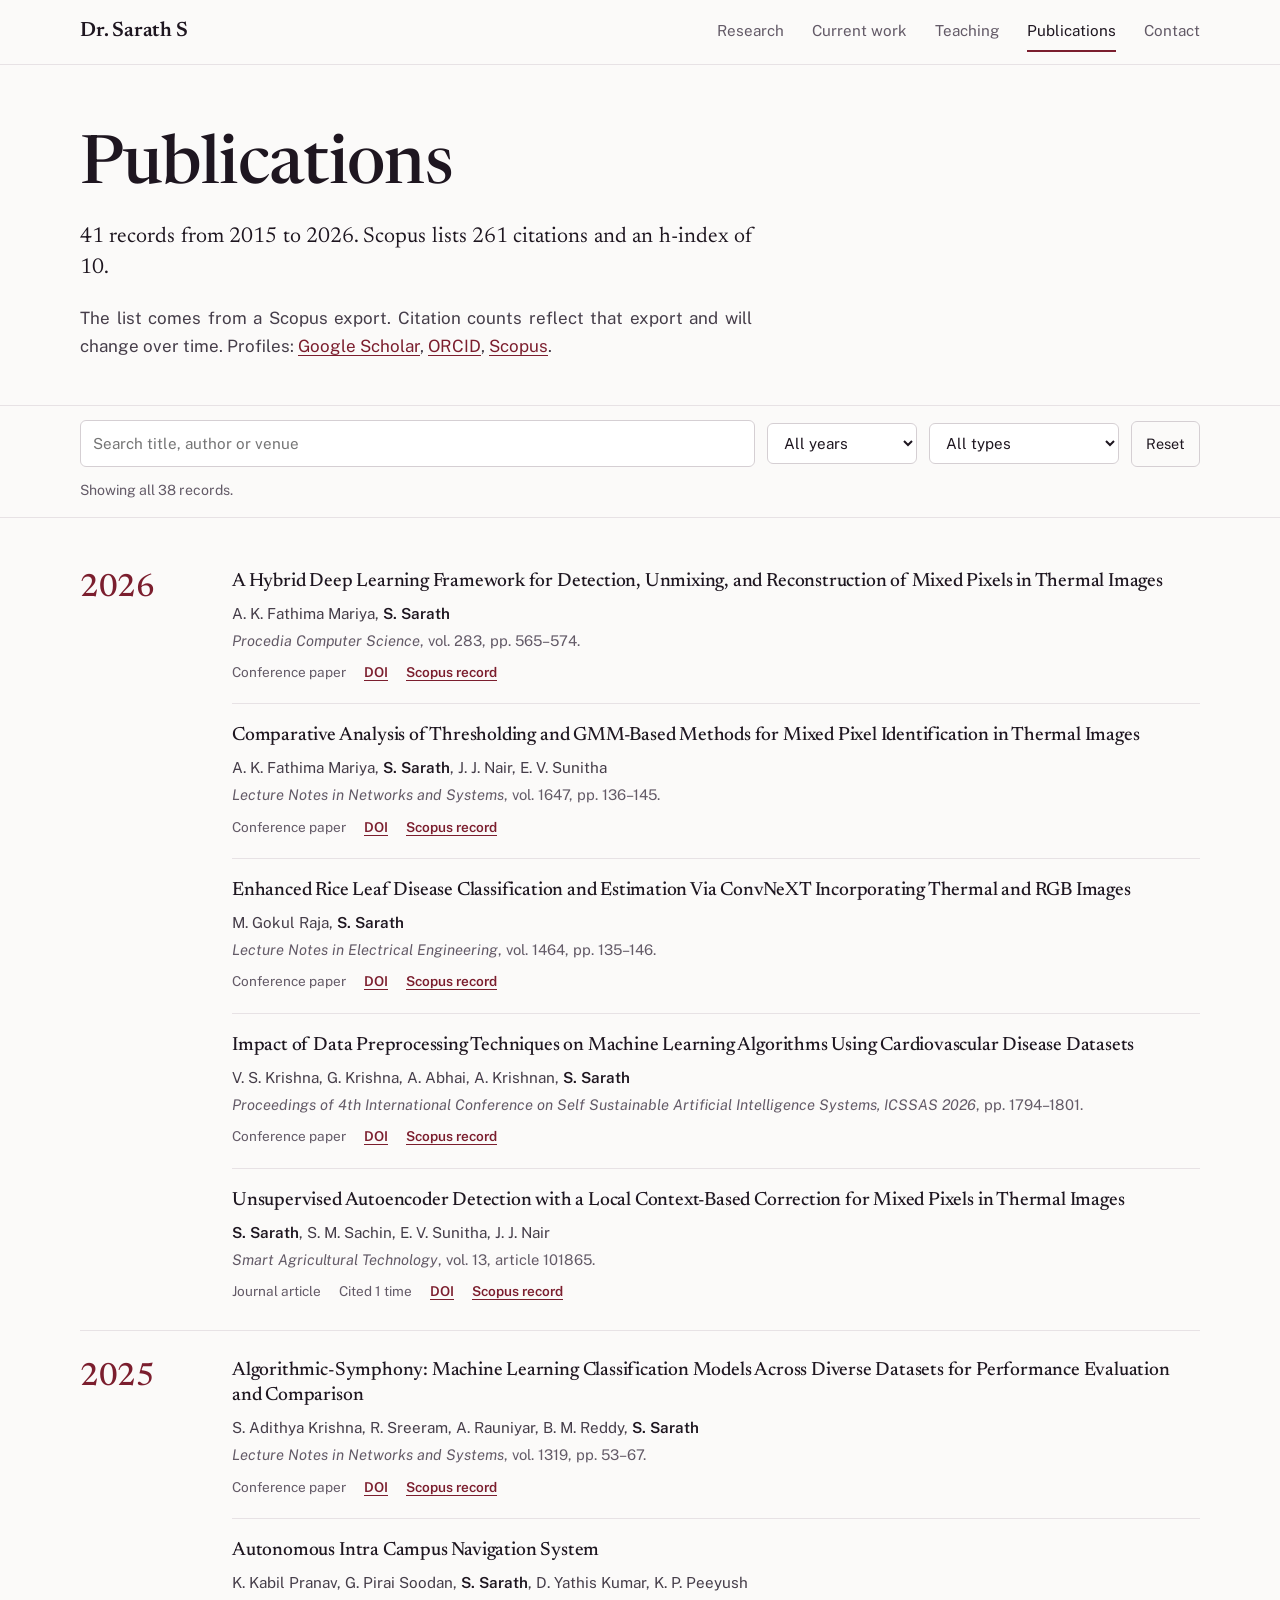
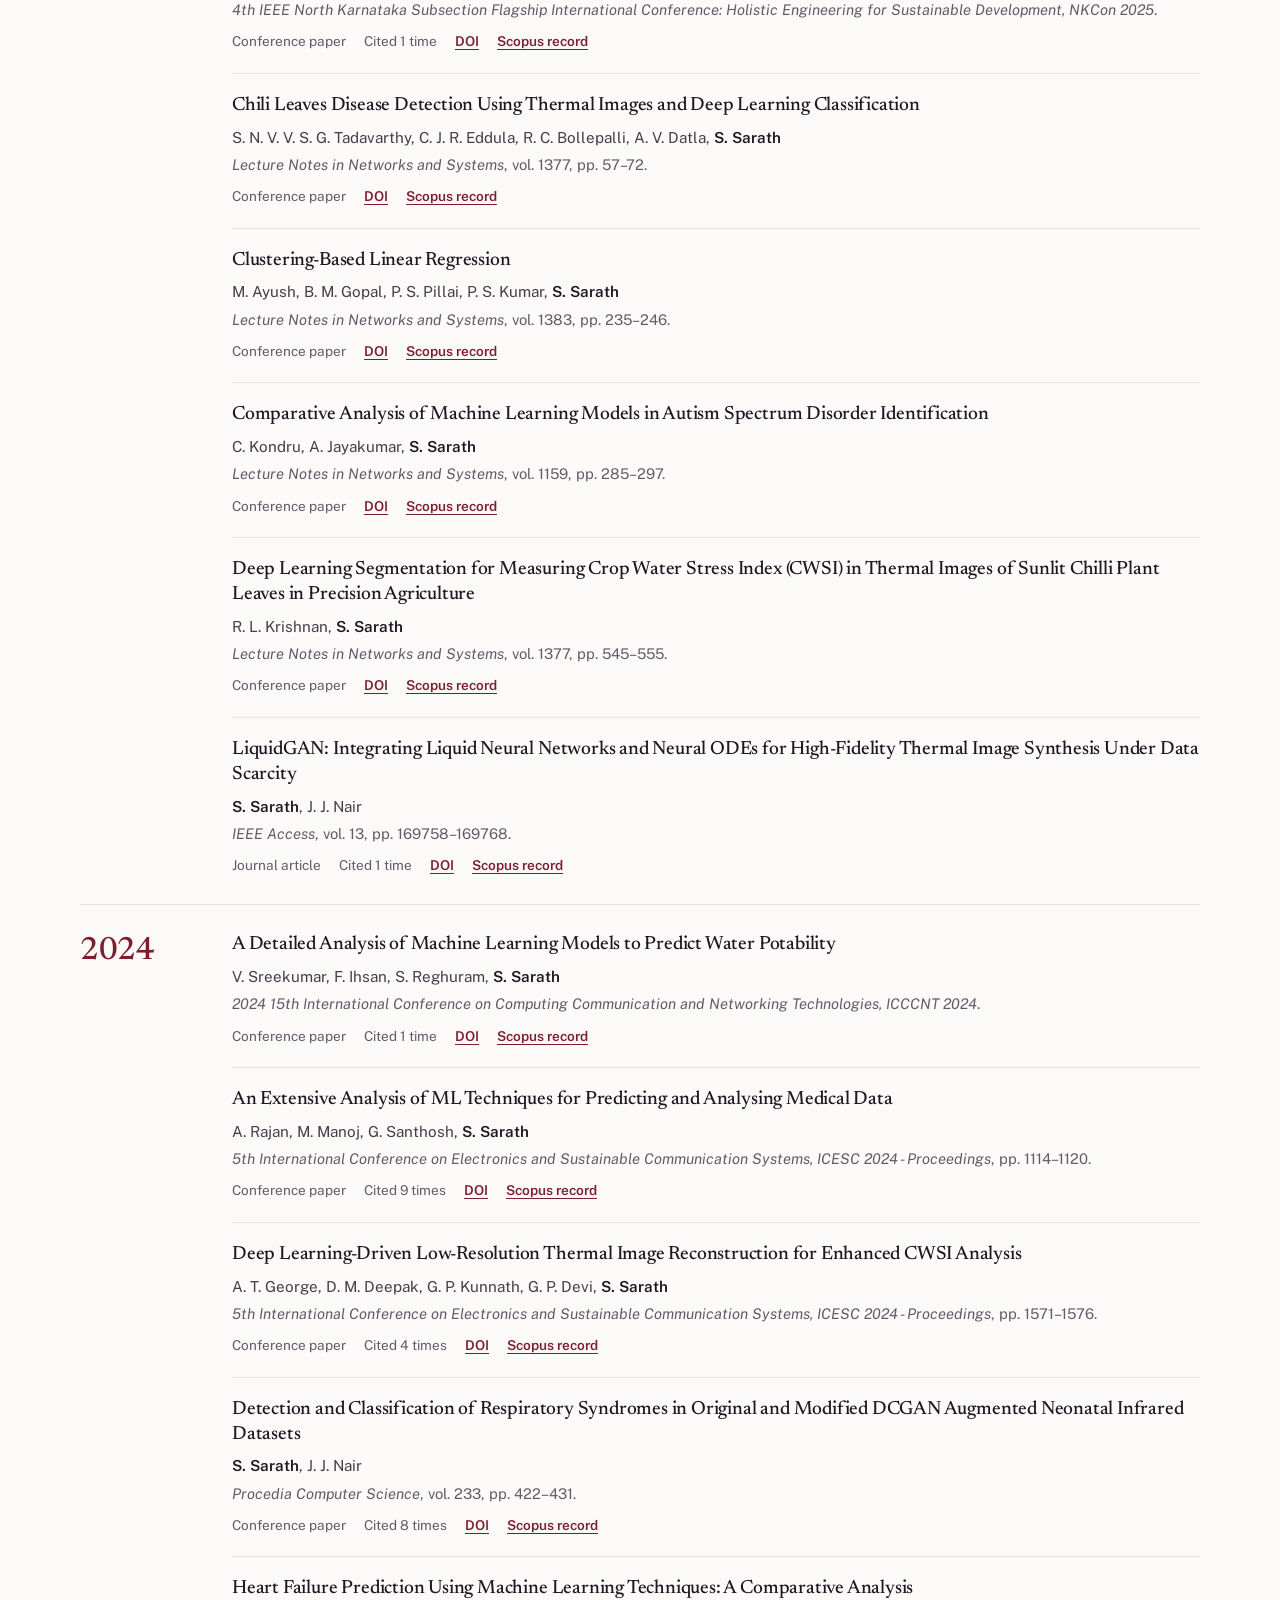
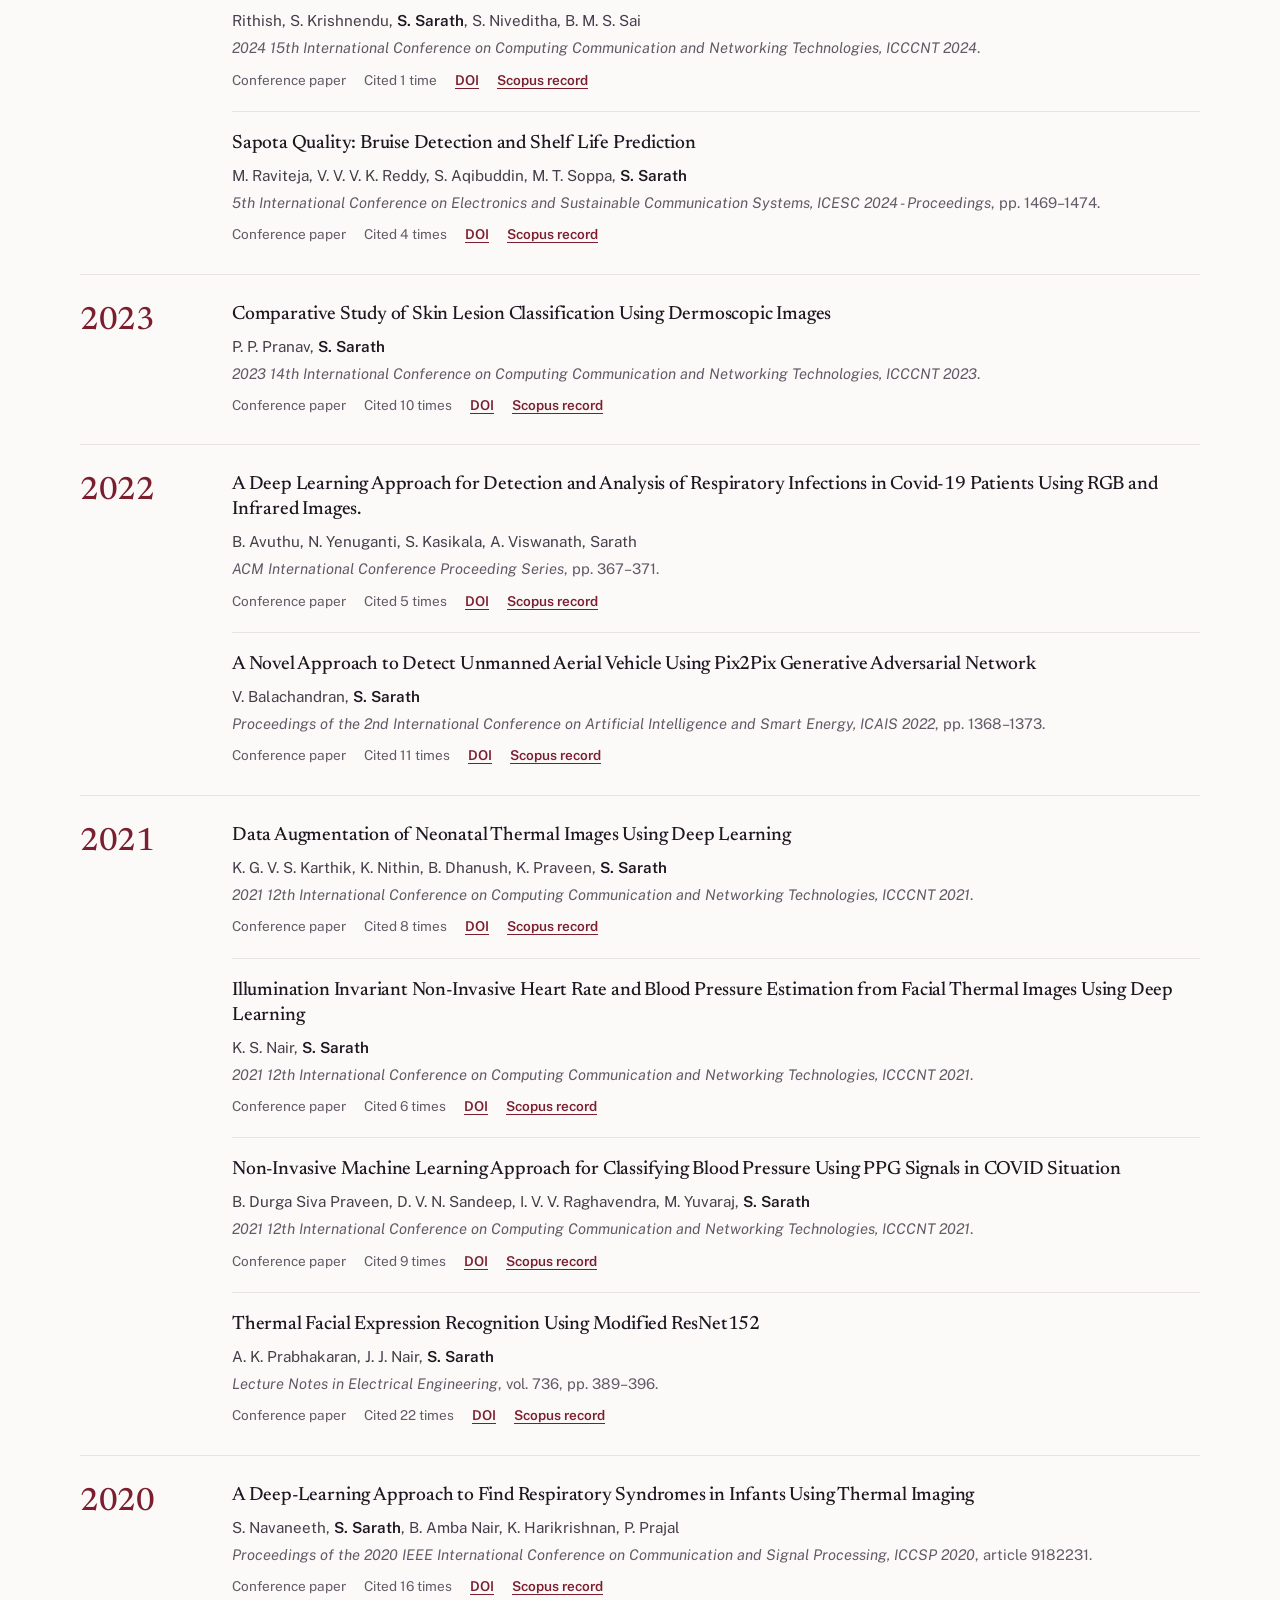
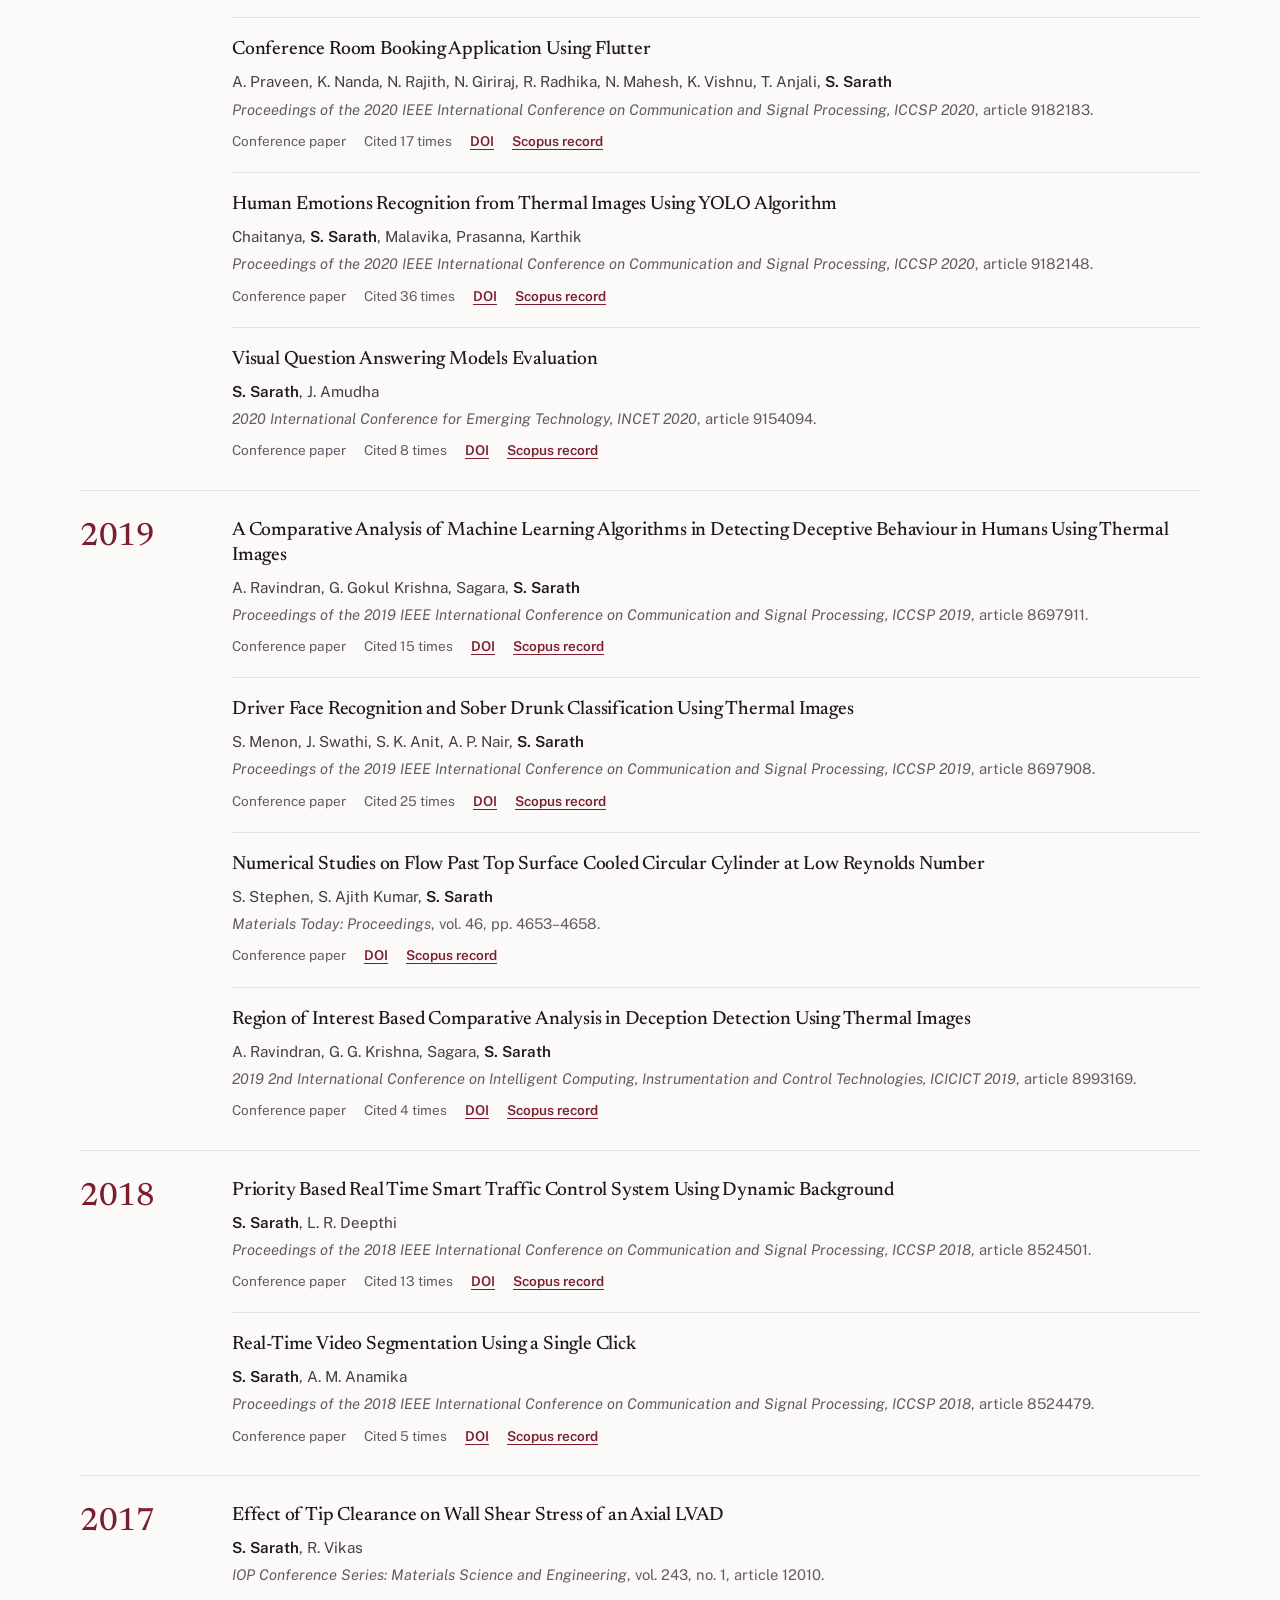
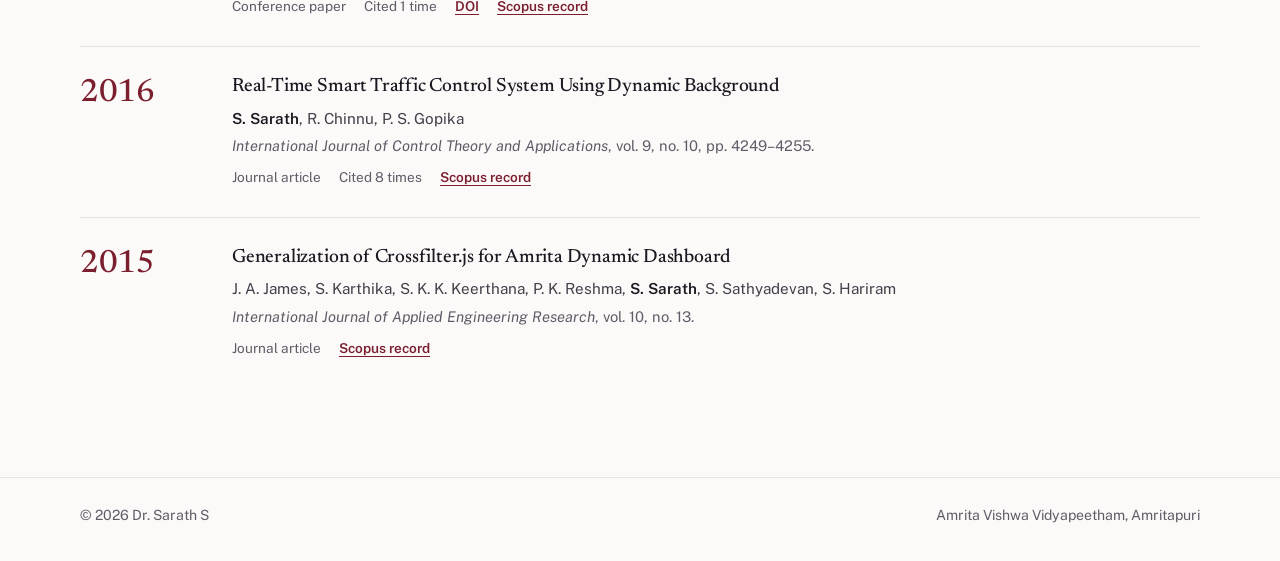
==== commit da26aab7: "Update publication summary statistics" ====
--- a/publications.html
+++ b/publications.html
@@ -34,7 +34,7 @@
     <section class="page-head">
       <div class="container">
         <h1>Publications</h1>
-        <p class="summary">38 records from 2015 to 2026. Scopus lists 249 citations and an h-index of 9.</p>
+        <p class="summary">41 records from 2015 to 2026. Scopus lists 261 citations and an h-index of 10.</p>
         <p>The list comes from a Scopus export. Citation counts reflect that export and will change over time.
           Profiles: <a href="https://scholar.google.com/citations?hl=en&user=gVkkGKgAAAAJ" target="_blank" rel="noopener">Google Scholar</a>,
           <a href="https://orcid.org/0000-0002-3009-3119" target="_blank" rel="noopener">ORCID</a>,
--- a/style.css
+++ b/style.css
@@ -37,6 +37,21 @@
 :focus-visible { outline: 2px solid var(--maroon); outline-offset: 3px; border-radius: 2px; }
 h1, h2, h3 { font-family: var(--serif); font-weight: 500; line-height: 1.15; margin: 0; letter-spacing: -0.01em; }
 p { margin: 0 0 1em; }
+
+/* Justified body copy: readable multi-line paragraphs get true justification
+   with hyphenation, so word spacing stays even instead of ragged or gappy.
+   Short lines (buttons, nav, captions, meta rows) are left as-is on purpose. */
+.section-body p,
+.hero-text,
+.page-head p,
+.notfound p,
+.pub-venue {
+  text-align: justify;
+  text-align-last: left;
+  -webkit-hyphens: auto;
+  hyphens: auto;
+  hyphenate-limit-chars: 6 3 3;
+}
 .container { width: min(1120px, calc(100% - 40px)); margin: 0 auto; }
 .skip-link {
   position: absolute; left: 12px; top: -60px; z-index: 100;
@@ -66,8 +81,10 @@
 /* Hero */
 .hero { padding: 76px 0 88px; }
 .hero-grid { display: grid; grid-template-columns: minmax(0, 1fr) minmax(0, 1fr); gap: 64px; align-items: center; }
-.hero h1 { font-size: clamp(3rem, 6.4vw, 5.2rem); line-height: 1; letter-spacing: -0.025em; font-weight: 500; margin-bottom: 14px; }
-.role { color: var(--muted); font-size: 1rem; margin-bottom: 32px; max-width: 34em; }
+.hero h1 { font-size: clamp(2.3rem, 4.4vw, 3.4rem); line-height: 1.05; letter-spacing: -0.02em; font-weight: 500; margin-bottom: 8px; }
+.identity { display: flex; align-items: center; gap: 24px; margin-bottom: 34px; }
+.profile-photo { flex: none; width: 116px; height: 116px; border-radius: 50%; object-fit: cover; object-position: center 20%; border: 3px solid var(--paper); box-shadow: 0 0 0 1px var(--line), 0 8px 24px rgba(20, 11, 20, .12); background: var(--line); }
+.role { color: var(--muted); font-size: .98rem; margin: 0; max-width: 32em; }
 .lead { font-family: var(--serif); font-size: clamp(1.5rem, 2.6vw, 2rem); line-height: 1.25; letter-spacing: -0.01em; margin-bottom: 18px; max-width: 20em; }
 .hero-text { color: var(--muted); max-width: 33em; }
 .hero-actions { display: flex; flex-wrap: wrap; align-items: center; gap: 12px 26px; margin-top: 28px; }
@@ -77,6 +94,12 @@
 }
 .btn:hover { background: var(--maroon-dark); border-color: var(--maroon-dark); color: #fff; }
 .text-link { font-weight: 600; font-size: .95rem; }
+
+/* Hero image */
+.hero-media { margin: 0; }
+.hero-media img { display: block; width: 100%; height: auto; max-height: 540px; object-fit: cover; border-radius: 8px; box-shadow: 0 20px 50px rgba(20, 11, 20, .18); background: #140b14; }
+.hero-media figcaption { margin-top: 10px; font-size: .85rem; color: var(--muted); }
+#demo-slot .viewport { max-width: 34rem; margin: 6px 0 26px; }
 
 /* Thermal viewport */
 .viewport { margin: 0; background: var(--panel); color: #efe6ee; border-radius: 8px; padding: 14px 14px 12px; box-shadow: 0 20px 50px rgba(20, 11, 20, .18); }
@@ -139,6 +162,8 @@
 .section-foot { margin-top: 30px; }
 
 /* Contact */
+.link-button { font: inherit; padding: 0; background: none; border: 0; color: var(--maroon); text-decoration: underline; text-underline-offset: 3px; text-decoration-thickness: 1px; cursor: pointer; text-align: left; }
+.link-button:hover { color: var(--maroon-dark); }
 .contact-list { list-style: none; margin: 0; padding: 0; }
 .contact-list li { padding: 10px 0; border-top: 1px solid var(--line); display: grid; grid-template-columns: 130px minmax(0, 1fr); gap: 16px; }
 .contact-list li:last-child { border-bottom: 1px solid var(--line); }
@@ -193,6 +218,14 @@
   .filters { position: static; }
 }
 @media (max-width: 720px) {
+  .profile-photo { width: 84px; height: 84px; }
+  .identity { gap: 16px; }
+  /* Justified text looks worse than ragged text in a narrow column, so
+     mobile reverts to left alignment. */
+  .section-body p, .hero-text, .page-head p, .notfound p, .pub-venue {
+    text-align: left;
+    hyphens: none;
+  }
   .menu-toggle { display: inline-block; }
   .nav-links {
     display: none; position: absolute; top: var(--header-h); left: 0; right: 0;
